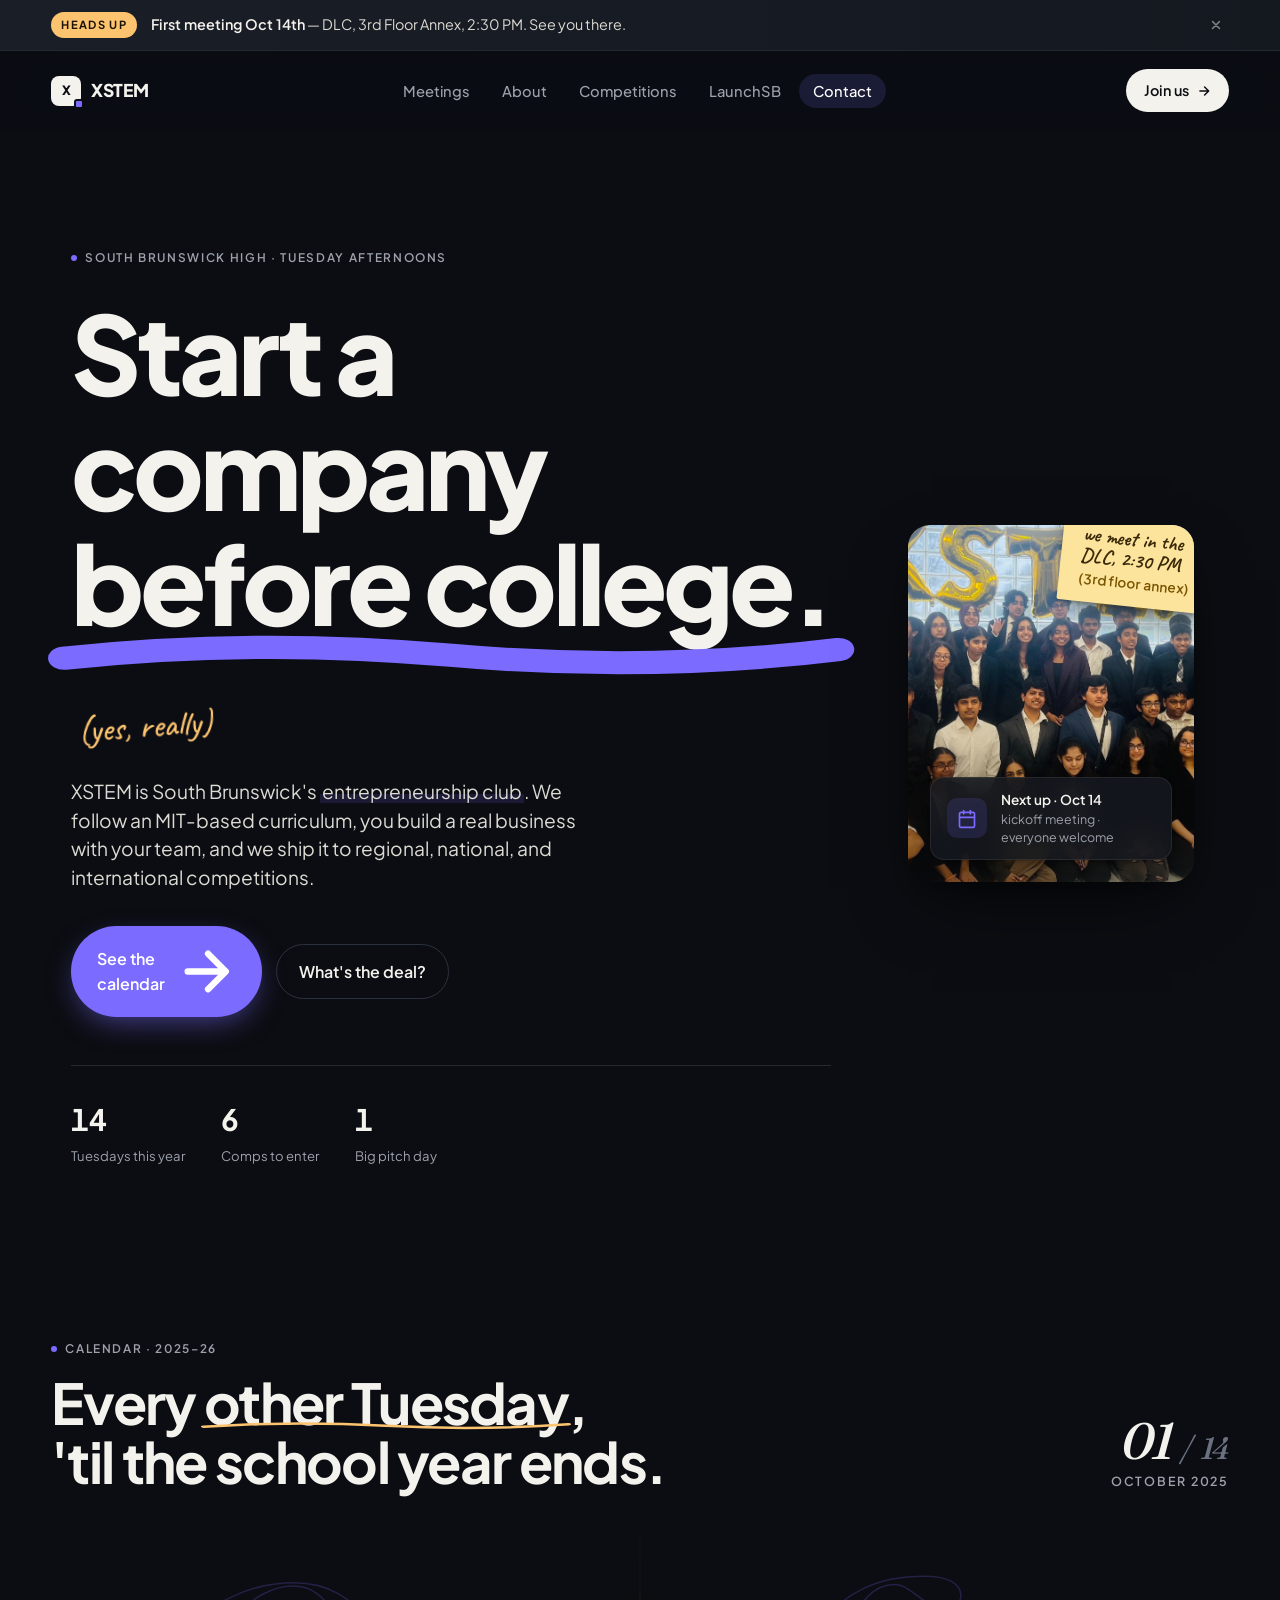
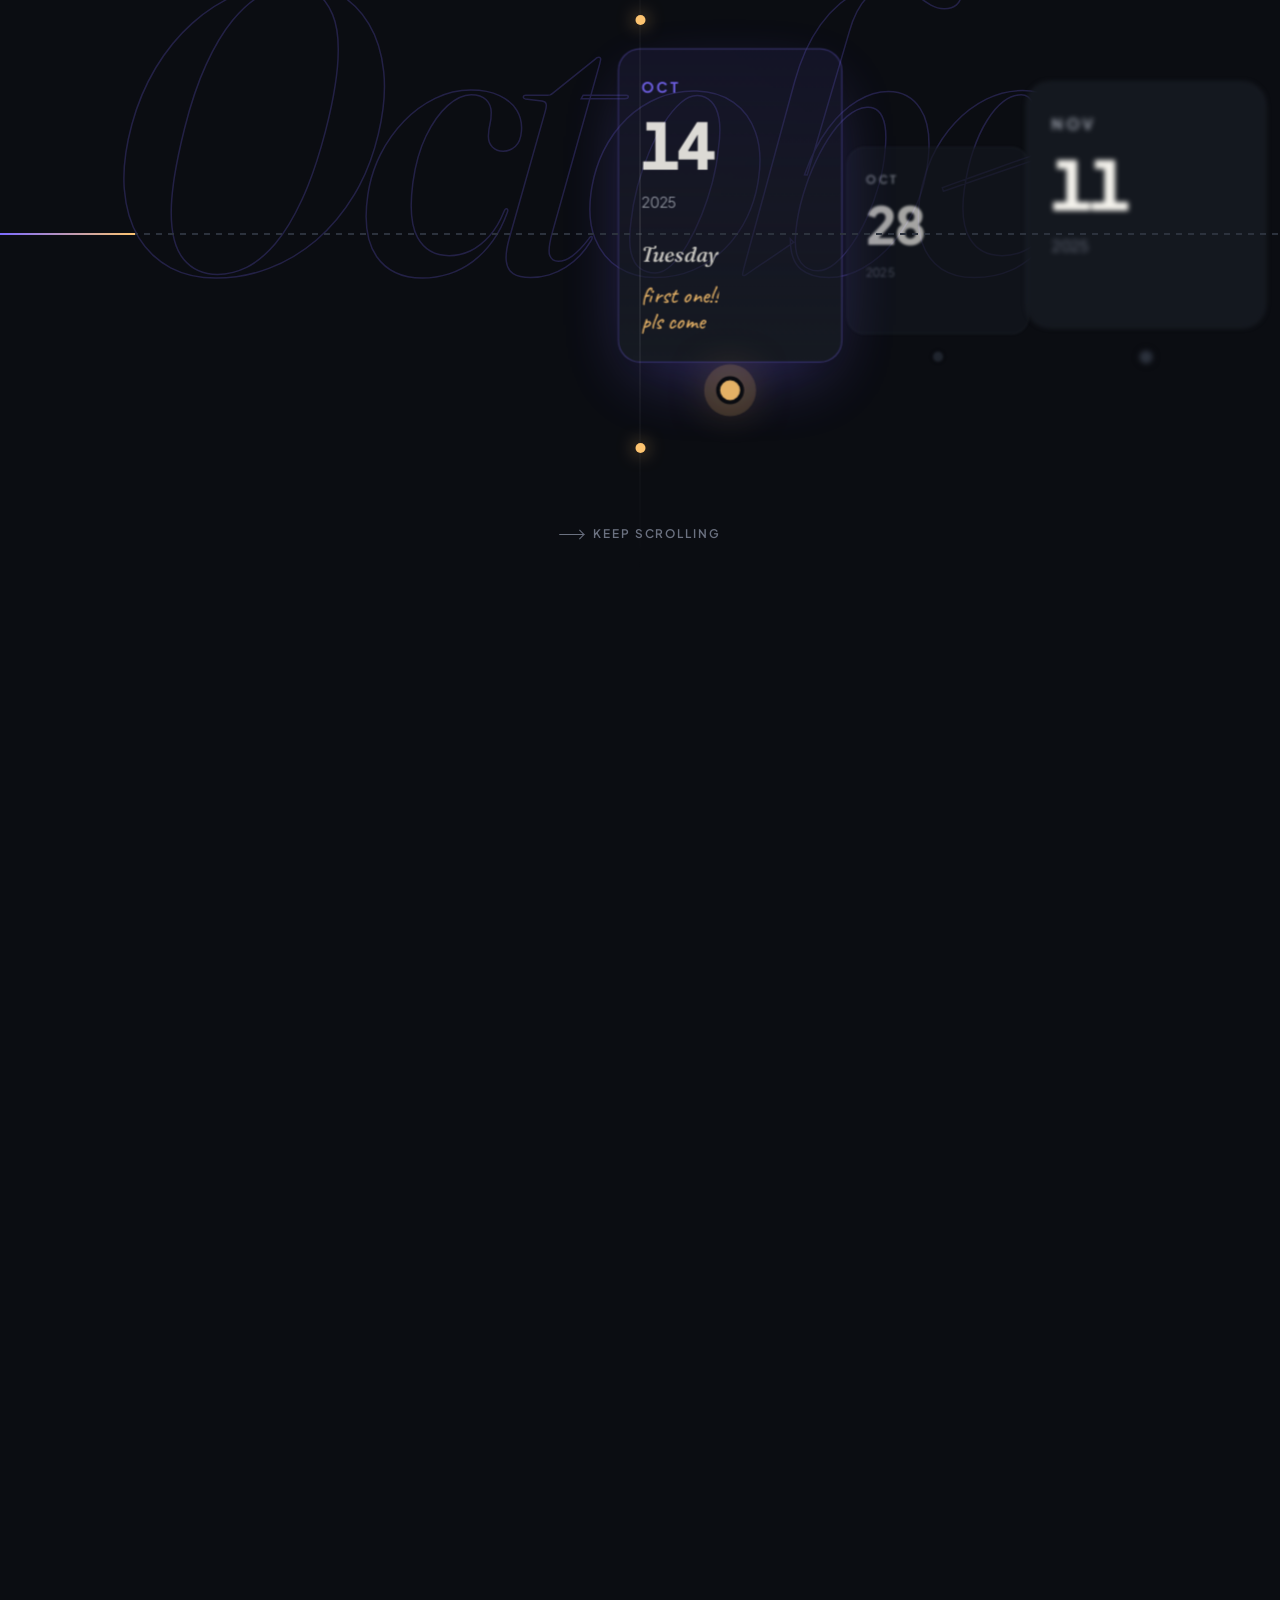
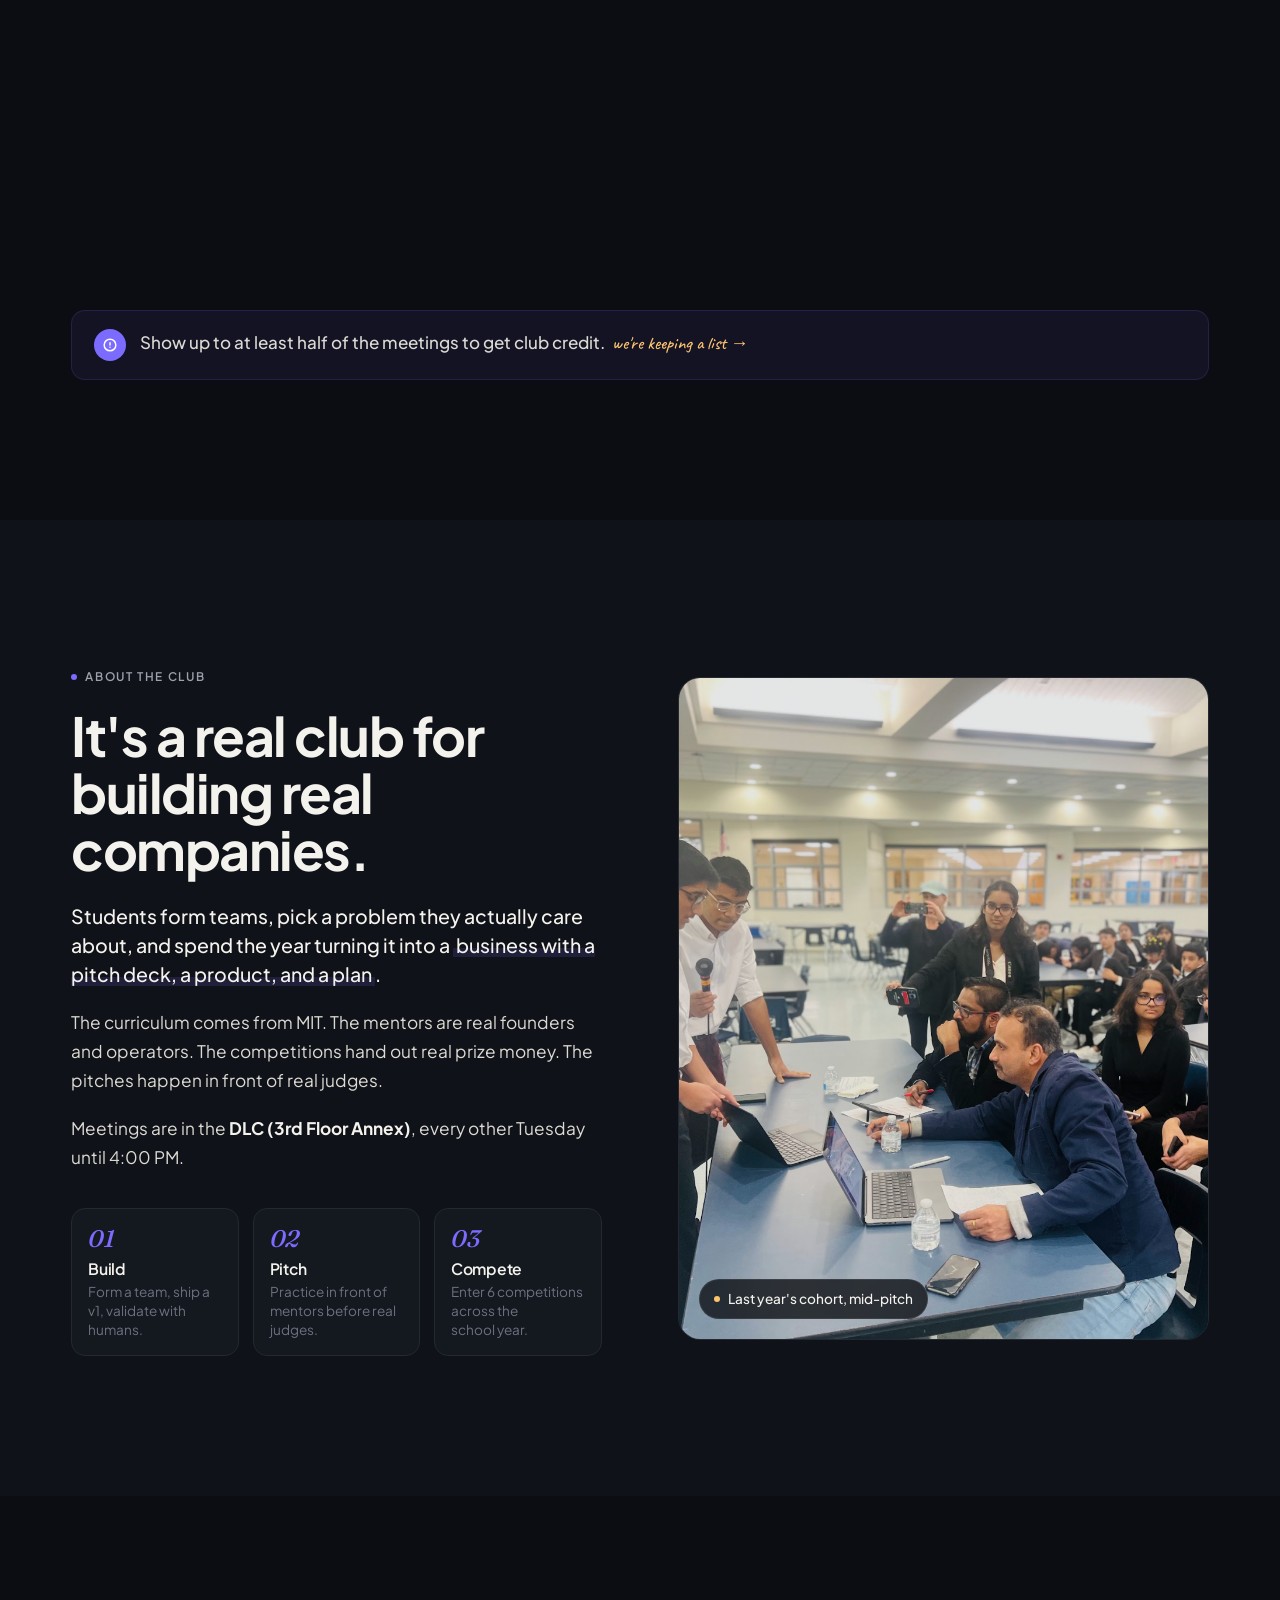
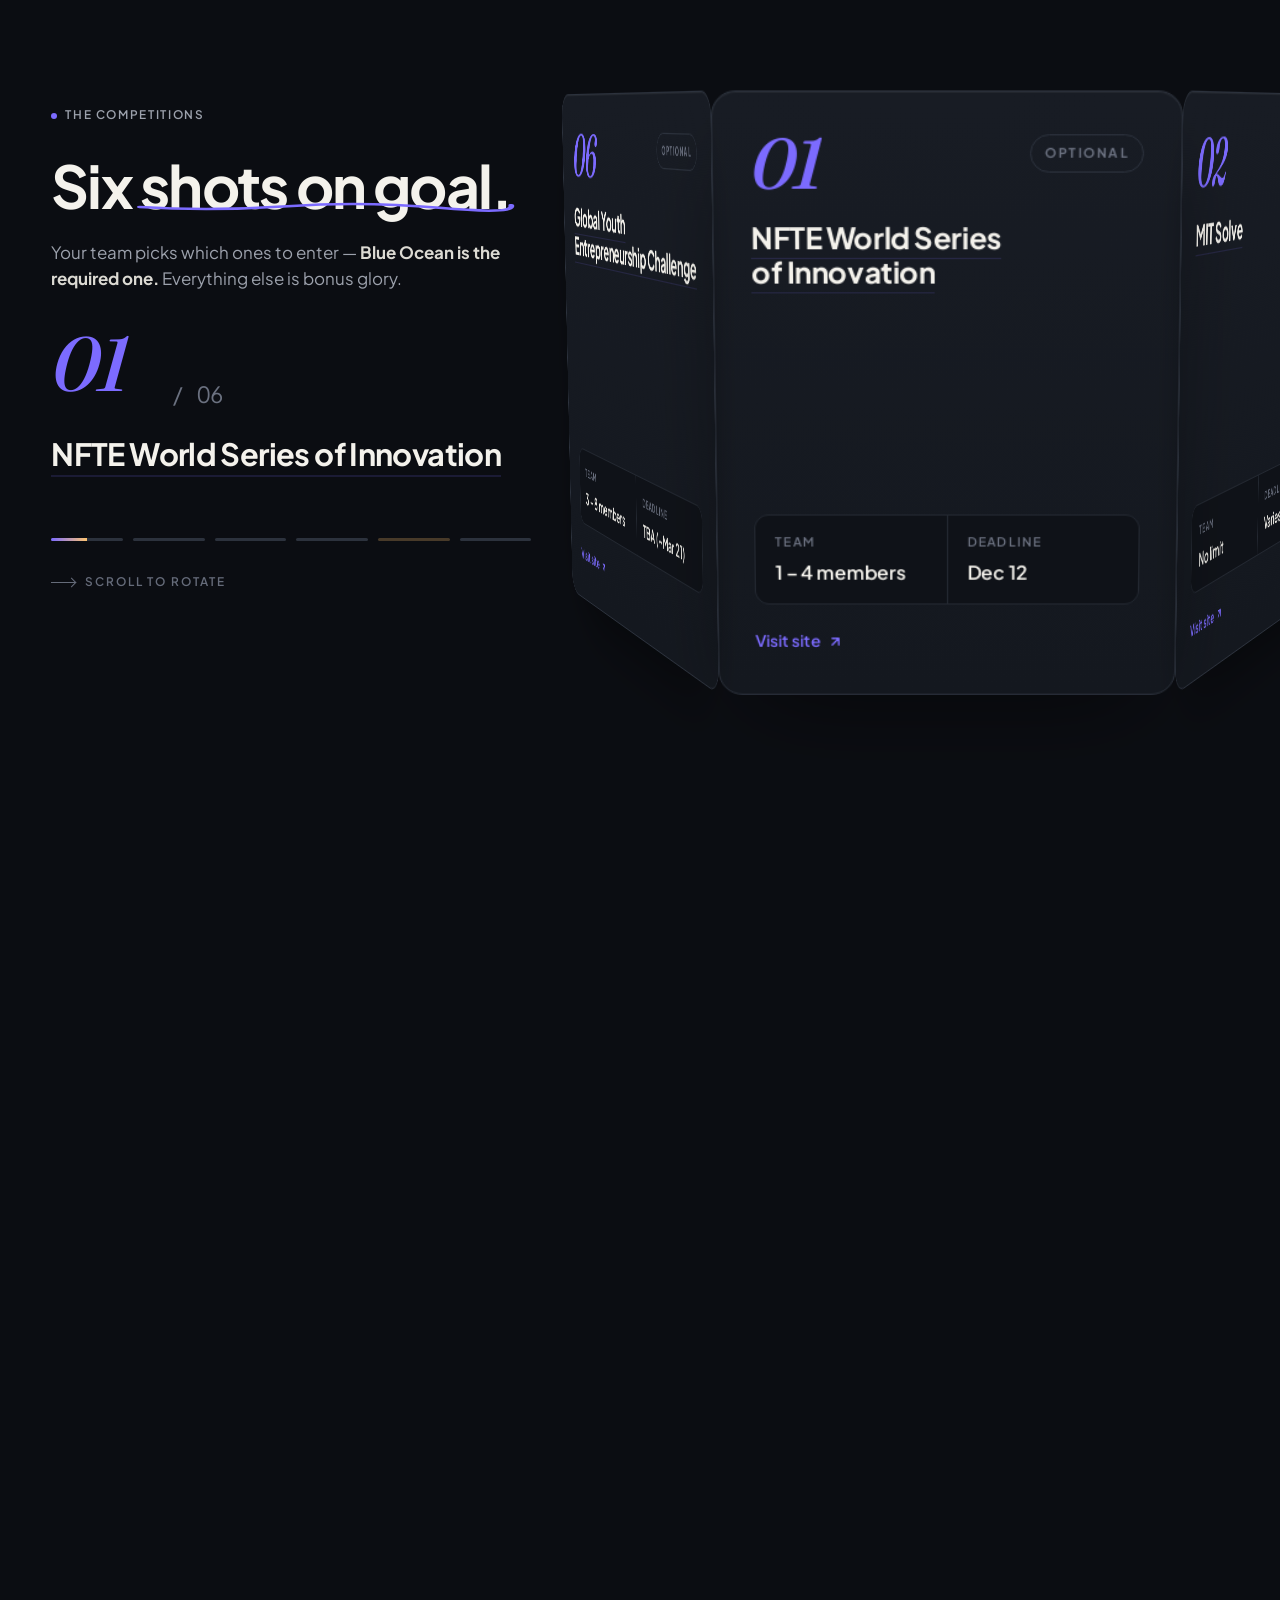
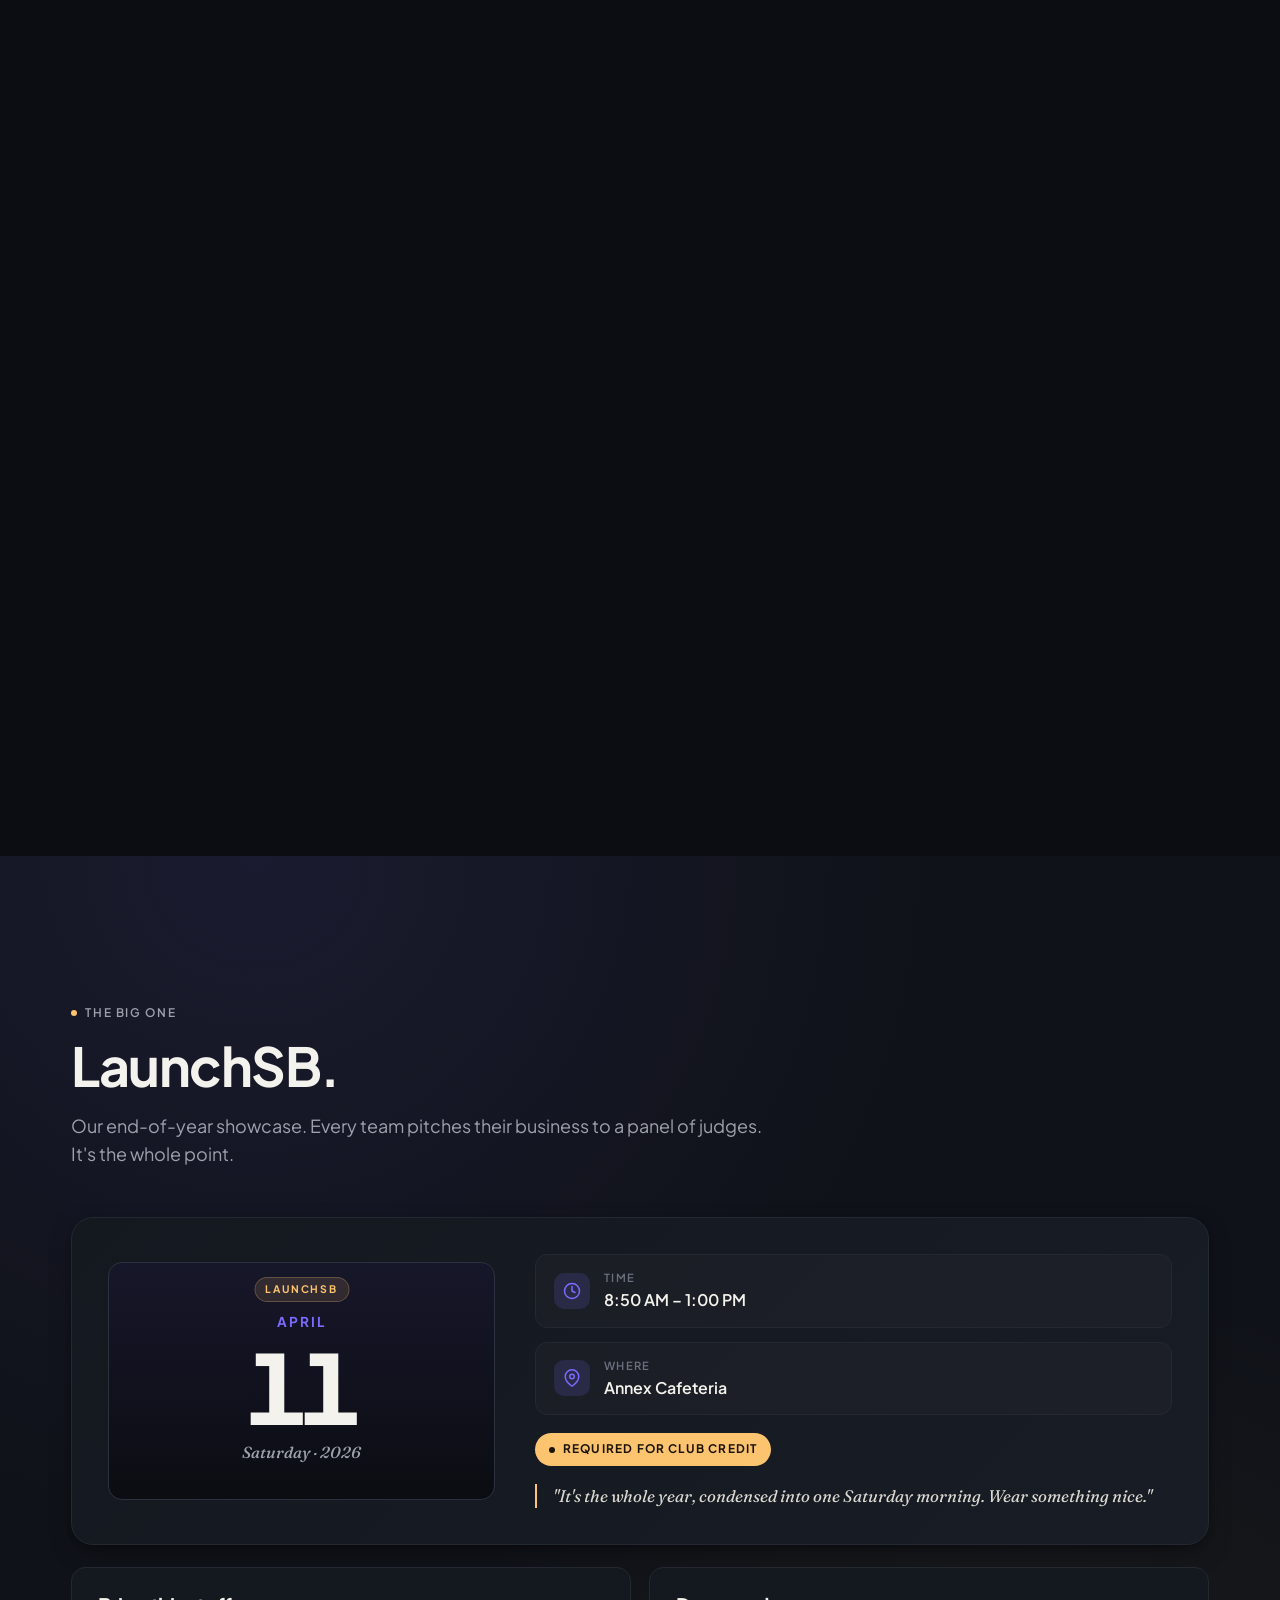
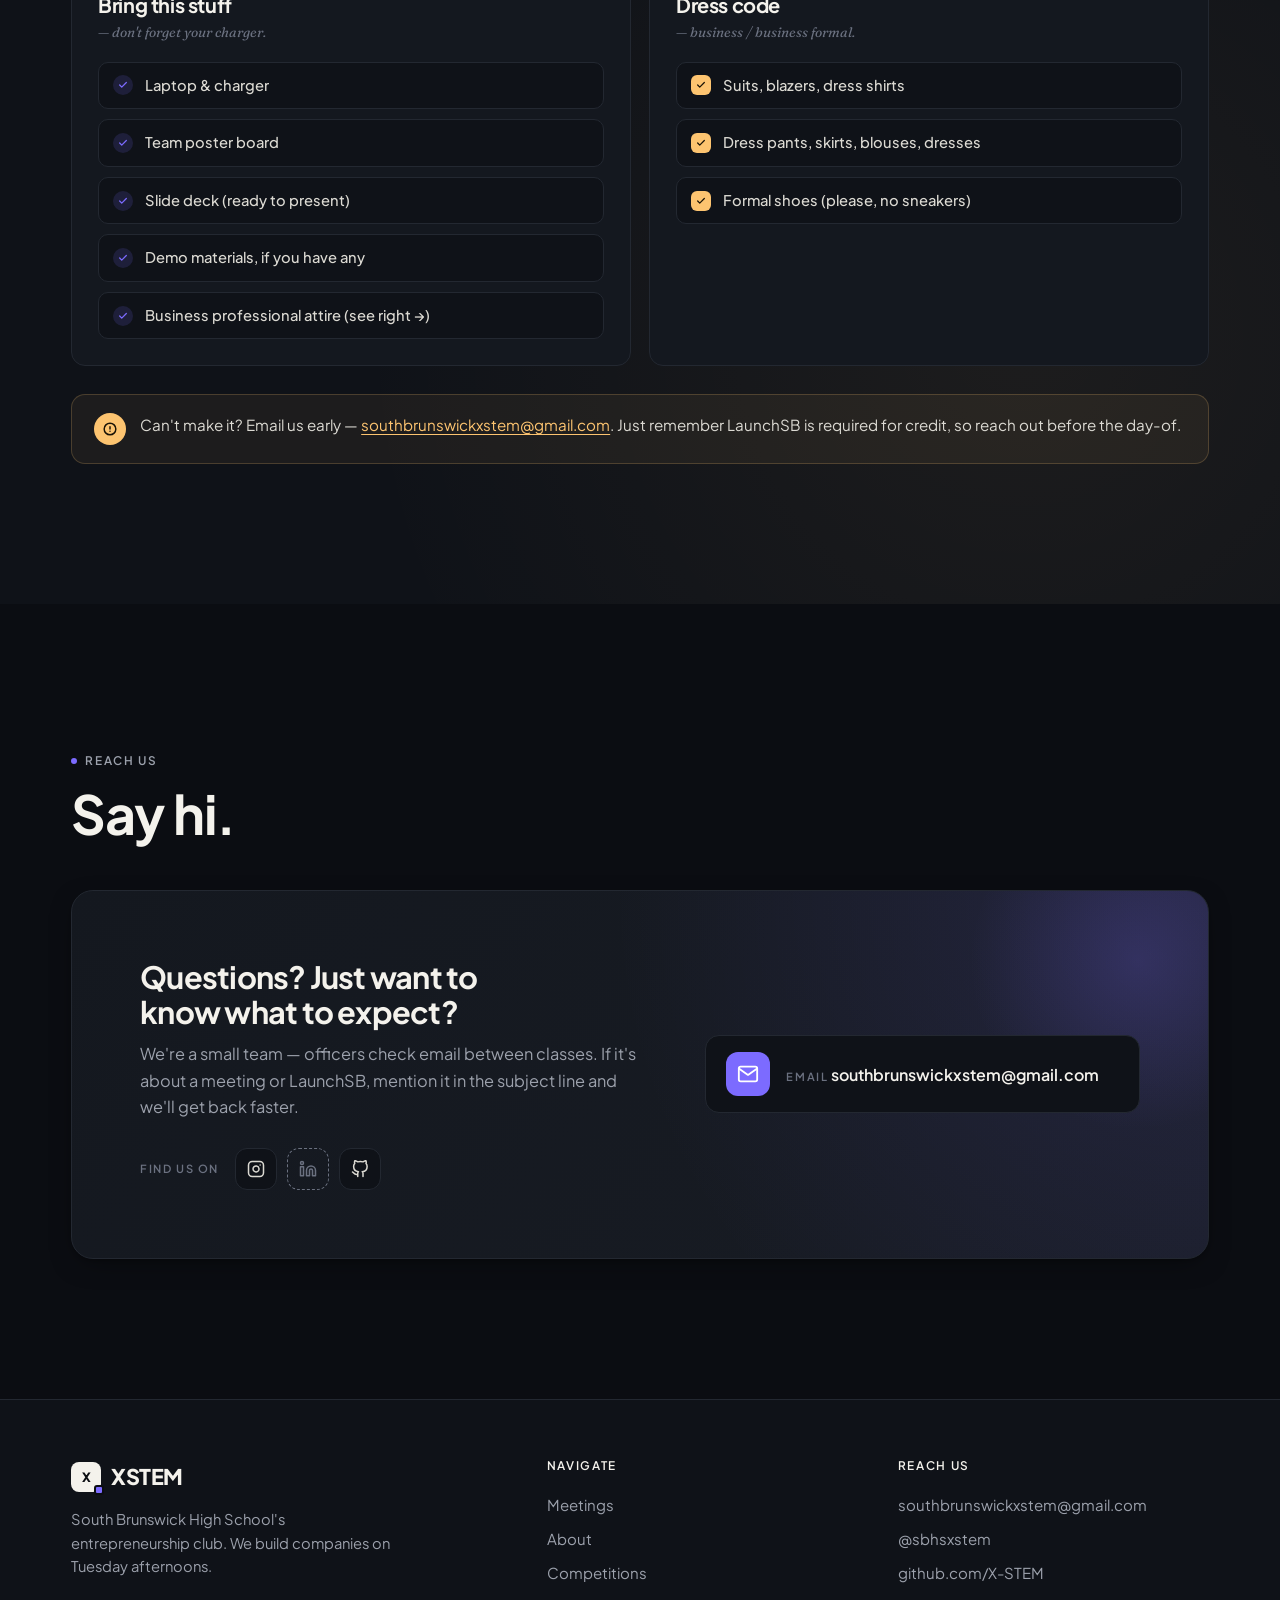
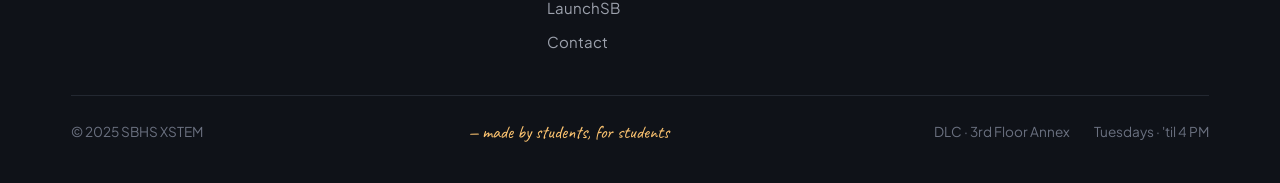
==== XstemNewPage/index.html @ f1bb4db8 "Initial commit" ====
<!DOCTYPE html>
<html lang="en">
<head>
<meta charset="UTF-8" />
<title>SBHS XSTEM</title>
<meta name="viewport" content="width=device-width, initial-scale=1.0" />
<link rel="icon" type="image/png" href="assets/favicon.png" />
<link rel="preconnect" href="https://fonts.googleapis.com" />
<link rel="preconnect" href="https://fonts.gstatic.com" crossorigin />
<link href="https://fonts.googleapis.com/css2?family=Plus+Jakarta+Sans:wght@400;500;600;700;800&family=Caveat:wght@500;700&family=Fraunces:ital,opsz,wght@0,9..144,500;1,9..144,500;1,9..144,700&display=swap" rel="stylesheet" />
<template id="__bundler_thumbnail">
  <svg xmlns="http://www.w3.org/2000/svg" viewBox="0 0 200 200">
    <rect width="200" height="200" fill="#0B0D12"/>
    <rect x="60" y="60" width="80" height="80" rx="16" fill="#7C6BFF"/>
    <text x="100" y="118" text-anchor="middle" font-family="system-ui, sans-serif" font-size="40" font-weight="800" fill="#fff" letter-spacing="-2">X</text>
    <rect x="128" y="128" width="18" height="18" rx="4" fill="#FDC470"/>
  </svg>
</template>
<style>
/* ---------- TOKENS ---------- */
:root{
  --bg: #0B0D12;
  --bg-2: #0F1218;
  --card: #14181F;
  --card-2: #181C24;
  --line: #232831;
  --line-2: #2C323D;

  --ink: #F4F2EC;
  --ink-2: #DCDAD3;
  --ink-3: #9CA1AC;
  --ink-4: #6B7180;

  --accent: #7C6BFF;
  --accent-ink: #5C4BFF;
  --accent-soft: rgba(124,107,255,.15);
  --accent-softer: rgba(124,107,255,.08);

  --amber: #FDC470;
  --amber-soft: rgba(253,196,112,.12);

  --radius: 14px;
  --radius-lg: 22px;

  --shadow: 0 8px 28px -10px rgba(0,0,0,.55), 0 2px 6px -2px rgba(0,0,0,.35);
  --shadow-lg: 0 30px 70px -24px rgba(0,0,0,.7), 0 12px 30px -10px rgba(0,0,0,.45);

  --pad-section: clamp(80px, 11vw, 140px);
  --pad-x: clamp(20px, 4vw, 56px);

  --ease: cubic-bezier(.22,.61,.36,1);
  --ease-out: cubic-bezier(.22,1,.36,1);

  --hand: 'Caveat', 'Bradley Hand', cursive;
  --serif: 'Fraunces', Georgia, serif;
}

/* ---------- RESET ---------- */
*,*::before,*::after{box-sizing:border-box;}
html{scroll-behavior:smooth; scroll-padding-top:84px;}
body{
  margin:0;
  font-family:'Plus Jakarta Sans', system-ui, -apple-system, sans-serif;
  font-size:17px;
  line-height:1.6;
  color:var(--ink);
  background:var(--bg);
  -webkit-font-smoothing:antialiased;
  text-rendering:optimizeLegibility;
}
img{max-width:100%; display:block;}
a{color:inherit; text-decoration:none;}
button{font-family:inherit; cursor:pointer; border:none; background:none; color:inherit;}

/* ---------- TYPE ---------- */
h1,h2,h3,h4{margin:0; letter-spacing:-0.02em; line-height:1.06; color:var(--ink); text-wrap:balance;}
h1{font-weight:800; font-size:clamp(3rem, 7.4vw, 6.6rem);}
h2{font-weight:700; font-size:clamp(2.1rem, 4.2vw, 3.6rem); letter-spacing:-0.028em;}
h3{font-weight:700; font-size:1.25rem;}
p{margin:0; color:var(--ink-3); text-wrap:pretty;}
.serif{font-family:var(--serif); font-style:italic; font-weight:500; letter-spacing:-0.015em;}
.hand{font-family:var(--hand); font-weight:500;}

.container{max-width:1240px; margin:0 auto; padding:0 var(--pad-x);}
.eyebrow{
  display:inline-flex; align-items:center; gap:8px;
  font-size:.74rem; font-weight:600; letter-spacing:.14em; text-transform:uppercase;
  color:var(--ink-3); padding:6px 0;
}
.eyebrow .dot{width:6px; height:6px; border-radius:50%; background:var(--accent);}
.eyebrow.amber .dot{background:var(--amber);}
.section{padding:var(--pad-section) 0;}
.section-head{margin-bottom:48px; max-width:760px;}
.section-head h2{margin-top:10px;}
.section-head .lede{margin-top:18px; font-size:1.125rem; color:var(--ink-3); max-width:54ch;}

/* ---------- ANNOUNCEMENT ---------- */
.announce{
  background:linear-gradient(90deg, #1A1E27 0%, #14181F 100%);
  border-bottom:1px solid var(--line);
  color:var(--ink);
  font-size:.9rem;
  position:relative;
  z-index:60;
  transition:max-height .4s var(--ease), opacity .25s var(--ease);
  overflow:hidden;
  max-height:80px;
}
.announce.hidden{max-height:0; opacity:0;}
.announce-inner{
  display:flex; align-items:center; gap:14px;
  padding:12px var(--pad-x);
  max-width:1320px; margin:0 auto;
}
.announce-badge{
  display:inline-flex; align-items:center; gap:6px;
  font-size:.7rem; font-weight:700; letter-spacing:.12em; text-transform:uppercase;
  background:var(--amber); color:#1A1306;
  padding:4px 10px; border-radius:999px; flex-shrink:0;
}
.announce-text{flex:1; color:var(--ink-2);}
.announce-text strong{color:var(--ink); font-weight:600;}
.announce-close{
  opacity:.5; padding:6px;
  transition:opacity .2s var(--ease);
  display:grid; place-items:center;
}
.announce-close:hover{opacity:1;}
.announce-close svg{width:14px; height:14px;}

/* ---------- HEADER ---------- */
header{
  position:sticky; top:0; z-index:50;
  background:rgba(11,13,18,.72);
  backdrop-filter:blur(14px) saturate(1.4);
  -webkit-backdrop-filter:blur(14px) saturate(1.4);
  border-bottom:1px solid transparent;
  transition:border-color .3s var(--ease), background .3s var(--ease);
}
header.scrolled{
  border-bottom-color:var(--line);
  background:rgba(11,13,18,.88);
}
.nav{
  display:flex; align-items:center; justify-content:space-between;
  padding:18px var(--pad-x);
  max-width:1320px; margin:0 auto;
}
.logo{
  font-weight:800;
  font-size:1.1rem;
  letter-spacing:-0.02em;
  display:inline-flex; align-items:center; gap:10px;
}
.logo-mark{
  width:30px; height:30px;
  background:var(--ink);
  color:var(--bg);
  border-radius:8px;
  display:grid; place-items:center;
  font-weight:800; font-size:.8rem;
  letter-spacing:-.05em;
  position:relative;
}
.logo-mark::after{
  content:''; position:absolute; inset:auto -3px -3px auto;
  width:10px; height:10px; background:var(--accent); border-radius:3px;
  border:2px solid var(--bg);
}
nav ul{
  display:flex; gap:4px;
  list-style:none; margin:0; padding:0;
}
nav a.nav-link{
  position:relative;
  font-size:.92rem; font-weight:500;
  color:var(--ink-3);
  padding:8px 14px;
  border-radius:999px;
  transition:color .2s var(--ease), background .2s var(--ease);
}
nav a.nav-link:hover{color:var(--ink);}
nav a.nav-link.active{
  color:#fff;
  background:var(--accent-soft);
}
.nav-cta{
  display:inline-flex; align-items:center; gap:8px;
  font-size:.9rem; font-weight:600;
  color:var(--bg); background:var(--ink);
  padding:10px 18px; border-radius:999px;
  transition:background .2s var(--ease), color .2s var(--ease), transform .2s var(--ease);
}
.nav-cta:hover{background:var(--accent); color:#fff; transform:translateY(-1px);}
.nav-cta svg{width:14px; height:14px;}
.hamburger{display:none;}

/* ---------- HERO ---------- */
.hero{
  position:relative;
  padding:clamp(60px, 9vw, 110px) 0 calc(var(--pad-section) - 30px);
  overflow:hidden;
}
.hero-grid{
  display:grid;
  grid-template-columns: 1.05fr .95fr;
  gap:clamp(40px, 6vw, 80px);
  align-items:center;
}
.hero-copy .eyebrow{margin-bottom:20px;}
.hero h1{
  font-size:clamp(3rem, 8.5vw, 6.8rem);
  letter-spacing:-0.038em;
  margin-bottom:22px;
}
.hero h1 .squig{position:relative; white-space:nowrap;}
.hero h1 .squig svg{
  position:absolute;
  left:-2%; right:-2%; bottom:-.18em;
  width:104%; height:.32em;
  overflow:visible;
}
.hero h1 .squig svg path{
  fill:none; stroke:var(--accent); stroke-width:8;
  stroke-linecap:round;
  stroke-dasharray:600;
  stroke-dashoffset:600;
  animation:draw 1.4s var(--ease-out) .5s forwards;
}
@keyframes draw{to{stroke-dashoffset:0;}}
.hero h1 .aside{
  font-family:var(--hand);
  color:var(--amber);
  font-size:.32em;
  font-weight:500;
  letter-spacing:0;
  display:inline-block;
  transform:rotate(-4deg) translateY(-.1em);
  margin-left:.2em;
  opacity:0;
  animation:fadeUp .8s var(--ease-out) 1.4s forwards;
}
@keyframes fadeUp{from{opacity:0; transform:rotate(-4deg) translateY(.2em);} to{opacity:1; transform:rotate(-4deg) translateY(-.1em);}}

.hero .subtitle{
  font-size:clamp(1.1rem, 1.5vw, 1.32rem);
  color:var(--ink-2);
  max-width:520px;
  margin-bottom:34px;
  line-height:1.5;
}
.hero .subtitle .hl{
  background:linear-gradient(transparent 64%, var(--accent-soft) 64%);
  padding:0 2px;
}
.hero-ctas{display:flex; flex-wrap:wrap; gap:14px; align-items:center;}
.btn{
  display:inline-flex; align-items:center; gap:10px;
  font-size:1rem; font-weight:600;
  padding:15px 26px;
  border-radius:999px;
  transition:transform .2s var(--ease), box-shadow .25s var(--ease), background .2s var(--ease), color .2s var(--ease), border-color .2s var(--ease);
}
.btn-primary{
  background:var(--accent); color:#fff;
  box-shadow:0 10px 30px -8px rgba(124,107,255,.6);
}
.btn-primary:hover{
  transform:translateY(-2px);
  box-shadow:0 16px 38px -10px rgba(124,107,255,.7);
  background:var(--accent-ink);
}
.btn-primary svg{transition:transform .25s var(--ease);}
.btn-primary:hover svg{transform:translateX(3px);}
.btn-ghost{
  color:var(--ink);
  background:transparent;
  border:1px solid var(--line-2);
  padding:14px 22px;
}
.btn-ghost:hover{background:var(--card); border-color:var(--ink-3); transform:translateY(-2px);}

.hero-stats{
  display:flex; gap:36px; margin-top:48px;
  padding-top:30px; border-top:1px solid var(--line);
  flex-wrap:wrap;
}
.hero-stat .num{
  font-size:1.85rem; font-weight:700;
  letter-spacing:-.02em; color:var(--ink);
  font-variant-numeric:tabular-nums;
}
.hero-stat .lbl{
  font-size:.82rem; color:var(--ink-3);
  margin-top:2px;
}

.hero-media{
  position:relative;
  aspect-ratio:4/5;
  border-radius:var(--radius-lg);
  overflow:hidden;
  box-shadow:var(--shadow-lg);
  will-change:transform;
}
.hero-media img{
  width:100%; height:100%; object-fit:cover;
  transition:transform .1s linear;
  will-change:transform;
}
.hero-media::after{
  content:'';
  position:absolute; inset:0;
  background:linear-gradient(180deg, transparent 40%, rgba(15,17,21,.4) 100%);
}
.hero-floater{
  position:absolute; left:22px; bottom:22px; right:22px;
  background:rgba(20,24,31,.85);
  backdrop-filter:blur(14px) saturate(1.2);
  -webkit-backdrop-filter:blur(14px) saturate(1.2);
  border-radius:var(--radius);
  padding:13px 16px;
  display:flex; align-items:center; gap:14px;
  z-index:2;
  border:1px solid rgba(255,255,255,.08);
  box-shadow:var(--shadow);
}
.hero-floater-icon{
  width:40px; height:40px; flex-shrink:0;
  background:var(--accent-soft);
  border-radius:10px;
  display:grid; place-items:center;
  color:var(--accent);
}
.hero-floater-icon svg{width:20px; height:20px;}
.hero-floater-text{font-size:.85rem; line-height:1.35;}
.hero-floater-text strong{color:var(--ink); display:block; font-weight:600;}
.hero-floater-text span{color:var(--ink-3); font-size:.78rem;}

/* Sticky note pinned to hero image */
.sticky-note{
  position:absolute;
  top:-14px; right:-18px;
  z-index:3;
  background:#FDE49C;
  color:#3B2A0A;
  padding:18px 20px 16px;
  font-family:var(--hand);
  font-weight:700;
  font-size:1.25rem;
  line-height:1.05;
  transform:rotate(6deg);
  box-shadow:0 14px 30px -10px rgba(0,0,0,.55), 0 2px 4px rgba(0,0,0,.25);
  max-width:170px;
  border-radius:2px;
}
.sticky-note::before{
  content:'';
  position:absolute; top:-6px; left:30px;
  width:40px; height:14px;
  background:rgba(255,255,255,.4);
  transform:rotate(-2deg);
  border-radius:1px;
}
.sticky-note .small{display:block; font-size:.85rem; font-family:'Plus Jakarta Sans'; font-weight:600; color:#7a5500; margin-top:6px; letter-spacing:.02em;}

/* ---------- SCROLL REEL (MEETINGS) ---------- */
.reel-section{
  position:relative;
  background:var(--bg);
  /* outer container provides scroll length; inner stage is sticky */
}
.reel-stage{
  position:sticky;
  top:0;
  height:100vh;
  overflow:hidden;
  display:flex;
  flex-direction:column;
}

/* giant background month names */
.reel-month-bg{
  position:absolute;
  inset:0;
  display:grid; place-items:center;
  pointer-events:none;
  z-index:0;
  overflow:hidden;
}
.reel-month-bg .word{
  position:absolute;
  font-family:var(--serif);
  font-style:italic;
  font-weight:500;
  font-size:clamp(14rem, 32vw, 30rem);
  line-height:.85;
  letter-spacing:-.06em;
  color:transparent;
  -webkit-text-stroke:1.5px rgba(124,107,255,.22);
  white-space:nowrap;
  opacity:0;
  transform:translateY(20px);
  transition:opacity .6s var(--ease-out), transform .9s var(--ease-out);
  user-select:none;
}
.reel-month-bg .word.active{opacity:1; transform:translateY(0);}
.reel-month-bg .word.exit{opacity:0; transform:translateY(-20px);}

/* reel header */
.reel-header{
  position:relative; z-index:5;
  padding:clamp(28px, 5vw, 56px) var(--pad-x) 0;
  display:flex; justify-content:space-between; align-items:flex-end;
  gap:32px;
  max-width:1320px; margin:0 auto; width:100%;
}
.reel-header h2{
  font-size:clamp(2rem, 4.4vw, 3.6rem);
  letter-spacing:-.03em;
}
.reel-header h2 .underline-it{
  position:relative; display:inline-block;
}
.reel-header h2 .underline-it::after{
  content:'';
  position:absolute; left:-4px; right:-4px; bottom:.05em;
  height:.18em;
  background:url("data:image/svg+xml;utf8,<svg xmlns='http://www.w3.org/2000/svg' viewBox='0 0 200 12' preserveAspectRatio='none'><path d='M2 8 Q 50 1, 100 7 T 198 5' fill='none' stroke='%23FDC470' stroke-width='3' stroke-linecap='round'/></svg>") no-repeat;
  background-size:100% 100%;
  pointer-events:none;
}
.reel-meta{
  text-align:right;
  display:flex; flex-direction:column; align-items:flex-end; gap:6px;
}
.reel-counter{
  font-family:var(--serif);
  font-style:italic;
  font-size:clamp(2.2rem, 4vw, 3.4rem);
  font-weight:500;
  letter-spacing:-.03em;
  line-height:1;
  color:var(--ink);
  font-variant-numeric:tabular-nums;
  display:flex; align-items:baseline; gap:4px;
}
.reel-counter .total{color:var(--ink-4); font-size:.6em;}
.reel-counter .slash{color:var(--ink-4); font-size:.6em; margin:0 4px;}
.reel-tagline{
  font-size:.78rem; color:var(--ink-3);
  letter-spacing:.14em; text-transform:uppercase;
  font-weight:600;
}

/* the stage where the cards live */
.reel-viewport{
  position:relative;
  flex:1;
  overflow:hidden;
  z-index:2;
  display:flex; align-items:center;
}
.reel-track{
  display:flex;
  align-items:center;
  gap:28px;
  padding:0 50vw;       /* half-viewport padding so first/last cards can center */
  will-change:transform;
}

/* connecting timeline line behind cards */
.reel-line{
  position:absolute;
  left:0; right:0;
  top:50%; transform:translateY(-50%);
  height:2px;
  background:repeating-linear-gradient(90deg, var(--line-2) 0 6px, transparent 6px 12px);
  z-index:1;
  pointer-events:none;
}
.reel-line-fill{
  position:absolute;
  left:0; top:50%; transform:translateY(-50%);
  height:2px;
  background:linear-gradient(90deg, var(--accent), var(--amber));
  z-index:2;
  pointer-events:none;
  width:0;
  transition:width .12s linear;
}

/* the playhead */
.reel-playhead{
  position:absolute;
  left:50%;
  top:0; bottom:0;
  width:1px;
  background:linear-gradient(180deg, transparent 0%, rgba(255,255,255,.06) 20%, rgba(255,255,255,.18) 50%, rgba(255,255,255,.06) 80%, transparent 100%);
  transform:translateX(-50%);
  z-index:3;
  pointer-events:none;
}
.reel-playhead::before, .reel-playhead::after{
  content:'';
  position:absolute; left:50%;
  width:10px; height:10px;
  background:var(--amber);
  border-radius:50%;
  transform:translateX(-50%);
  box-shadow:0 0 18px rgba(253,196,112,.7);
}
.reel-playhead::before{top:18%;}
.reel-playhead::after{bottom:18%;}

/* card itself */
.reel-card{
  flex:0 0 auto;
  width:180px;
  position:relative;
  background:var(--card);
  border:1px solid var(--line);
  border-radius:18px;
  padding:22px 18px;
  display:flex; flex-direction:column; align-items:flex-start; gap:4px;
  transition:transform .35s var(--ease-out), background .35s var(--ease-out), border-color .35s var(--ease-out), box-shadow .35s var(--ease-out);
  transform-origin:center bottom;
  will-change:transform;
}
.reel-card .m-month{
  font-size:.72rem; font-weight:700; letter-spacing:.18em;
  color:var(--ink-3); text-transform:uppercase;
  transition:color .35s var(--ease-out);
}
.reel-card .m-day{
  font-size:3.2rem; font-weight:800;
  letter-spacing:-.05em; line-height:1;
  margin-top:6px; color:var(--ink);
  font-variant-numeric:tabular-nums;
  transition:font-size .35s var(--ease-out);
}
.reel-card .m-year{
  font-size:.74rem; color:var(--ink-4); margin-top:8px;
  font-variant-numeric:tabular-nums;
  transition:color .35s var(--ease-out);
}
.reel-card .m-weekday{
  margin-top:14px;
  font-family:var(--serif);
  font-style:italic;
  font-weight:500;
  font-size:1.05rem;
  color:var(--ink-2);
  letter-spacing:-.01em;
  opacity:0;
  max-height:0;
  transform:translateY(8px);
  transition:opacity .35s var(--ease-out), transform .45s var(--ease-out), max-height .45s var(--ease-out);
  overflow:hidden;
}
.reel-card .m-note{
  margin-top:6px;
  font-family:var(--hand);
  font-weight:500;
  font-size:1.15rem;
  color:var(--amber);
  line-height:1.1;
  opacity:0;
  max-height:0;
  transform:translateY(8px);
  transition:opacity .4s var(--ease-out) .05s, transform .5s var(--ease-out) .05s, max-height .5s var(--ease-out);
  overflow:hidden;
  letter-spacing:.005em;
}
.reel-card .m-dot{
  position:absolute;
  left:50%; bottom:-30px;
  width:14px; height:14px;
  background:var(--line-2);
  border:2px solid var(--bg);
  border-radius:50%;
  transform:translateX(-50%);
  transition:background .35s var(--ease-out), transform .35s var(--ease-out), box-shadow .35s var(--ease-out);
  z-index:4;
}
.reel-card .m-stamp{
  position:absolute;
  top:14px; right:14px;
  font-size:.6rem; font-weight:700; letter-spacing:.14em; text-transform:uppercase;
  background:var(--amber-soft); color:var(--amber);
  padding:3px 7px; border-radius:999px;
  border:1px solid rgba(253,196,112,.25);
  font-variant-numeric:tabular-nums;
}

/* state: distance-based scaling controlled by JS via CSS var --d (0..1) */
.reel-card{
  --d: 1;                                /* 0 = at playhead, 1 = far */
  transform: scale(calc(0.7 + (1 - var(--d)) * 0.65)) translateY(calc(var(--d) * 14px));
  opacity: calc(0.35 + (1 - var(--d)) * 0.65);
  filter: blur(calc(var(--d) * 2.5px));
}
.reel-card.active{
  --d:0;
  background:linear-gradient(180deg, rgba(124,107,255,.10) 0%, var(--card-2) 100%);
  border-color:rgba(124,107,255,.35);
  box-shadow:0 20px 60px -16px rgba(124,107,255,.45), 0 6px 16px -6px rgba(0,0,0,.5);
  z-index:5;
}
.reel-card.active .m-month{color:var(--accent);}
.reel-card.active .m-year{color:var(--ink-3);}
.reel-card.active .m-weekday{opacity:1; max-height:60px; transform:none;}
.reel-card.active .m-note{opacity:1; max-height:60px; transform:none;}
.reel-card.active .m-dot{
  background:var(--amber);
  transform:translateX(-50%) scale(1.6);
  box-shadow:0 0 0 6px rgba(253,196,112,.18), 0 0 22px rgba(253,196,112,.6);
}
.reel-card.special.active{
  background:linear-gradient(180deg, rgba(253,196,112,.14) 0%, var(--card-2) 100%);
  border-color:rgba(253,196,112,.45);
  box-shadow:0 20px 60px -16px rgba(253,196,112,.45), 0 6px 16px -6px rgba(0,0,0,.5);
}
.reel-card.special.active .m-month{color:var(--amber);}
.reel-card.special.active .m-stamp{
  background:var(--amber); color:#1A1306;
  border-color:var(--amber);
}

/* hint / scroll instruction */
.reel-hint{
  position:absolute;
  bottom:32px; left:50%; transform:translateX(-50%);
  z-index:6;
  display:inline-flex; align-items:center; gap:10px;
  font-size:.74rem; color:var(--ink-4);
  font-weight:600; letter-spacing:.16em; text-transform:uppercase;
}
.reel-hint .arrow{
  display:inline-block; width:24px; height:1px; background:var(--ink-4); position:relative;
  animation:hintLine 1.8s var(--ease) infinite;
}
.reel-hint .arrow::after{
  content:''; position:absolute; right:0; top:-3px;
  width:7px; height:7px; border-right:1px solid var(--ink-4); border-top:1px solid var(--ink-4);
  transform:rotate(45deg);
}
@keyframes hintLine{0%,100%{transform:translateX(0); opacity:.5;} 50%{transform:translateX(8px); opacity:1;}}

/* mobile fallback: cards stack as a regular grid */
.reel-fallback{display:none;}

/* the note below the reel section */
.reel-followup{
  background:var(--bg);
  padding:0 0 var(--pad-section);
}
.reel-followup .container{
  display:flex; gap:20px; align-items:flex-start;
  padding-top:50px;
  flex-wrap:wrap;
}
.reel-note{
  flex:1; min-width:280px;
  display:flex; gap:14px; align-items:flex-start;
  padding:18px 22px;
  background:var(--accent-softer);
  border:1px solid var(--accent-soft);
  border-radius:var(--radius);
}
.reel-note-icon{
  width:32px; height:32px; flex-shrink:0;
  background:var(--accent); color:#fff;
  border-radius:50%;
  display:grid; place-items:center;
}
.reel-note-icon svg{width:14px; height:14px;}
.reel-note p{color:var(--ink-2); font-weight:500;}
.reel-note p .hand{color:var(--amber); font-size:1.15rem; margin-left:4px;}

/* ---------- ABOUT ---------- */
.about{background:var(--bg-2);}
.about-grid{
  display:grid;
  grid-template-columns:1fr 1fr;
  gap:clamp(40px, 6vw, 80px);
  align-items:center;
}
.about-text p + p{margin-top:18px;}
.about-text p{font-size:1.08rem; color:var(--ink-2); line-height:1.7;}
.about-text .lead{font-size:1.22rem; color:var(--ink); font-weight:500; line-height:1.5;}
.about-text .lead .hl{
  background:linear-gradient(transparent 64%, var(--accent-soft) 64%);
  padding:0 3px;
}

.features{
  display:grid;
  grid-template-columns:repeat(3, 1fr);
  gap:14px;
  margin-top:36px;
}
.feature{
  background:var(--card);
  border:1px solid var(--line);
  padding:18px 16px 16px;
  border-radius:var(--radius);
  transition:transform .25s var(--ease), border-color .25s var(--ease), background .25s var(--ease);
}
.feature:hover{transform:translateY(-3px); border-color:var(--accent); background:var(--card-2);}
.feature .num{
  font-family:var(--serif); font-style:italic;
  font-size:1.5rem; font-weight:500;
  color:var(--accent);
  margin-bottom:10px;
  line-height:1;
}
.feature h3{font-size:.98rem; font-weight:600;}
.feature p{font-size:.85rem; color:var(--ink-4); margin-top:4px; line-height:1.4;}

.about-image{
  position:relative;
  border-radius:var(--radius-lg);
  overflow:hidden;
  aspect-ratio:4/5;
  border:1px solid var(--line);
}
.about-image img{width:100%; height:100%; object-fit:cover; opacity:.94;}
.about-tag{
  position:absolute; left:20px; bottom:20px;
  background:rgba(11,13,18,.78);
  backdrop-filter:blur(8px);
  border:1px solid rgba(255,255,255,.08);
  color:var(--ink);
  font-size:.85rem; font-weight:500;
  padding:8px 14px; border-radius:999px;
  display:inline-flex; align-items:center; gap:8px;
}
.about-tag .dot{width:6px; height:6px; border-radius:50%; background:var(--amber);}
.about-doodle{
  position:absolute; right:-18px; top:-12px;
  font-family:var(--hand);
  color:var(--amber); font-weight:700;
  font-size:1.4rem; line-height:1;
  transform:rotate(8deg);
  text-shadow:0 4px 14px rgba(0,0,0,.4);
}
.about-doodle svg{
  display:block;
  width:60px; height:auto;
  margin:-6px 0 0 50px;
  transform:rotate(-10deg);
}

/* ---------- COMPETITIONS · CUBE PRISM ---------- */
.competitions{background:var(--bg); position:relative;}
.cube-stage{
  position:sticky;
  top:0;
  height:100vh;
  display:grid;
  grid-template-columns: 1fr 1fr;
  gap:clamp(20px, 4vw, 60px);
  align-items:center;
  padding:0 var(--pad-x);
  max-width:1320px; margin:0 auto;
  overflow:hidden;
}
.cube-left{
  display:flex; flex-direction:column;
  gap:24px;
  max-width:480px;
  position:relative;
  z-index:2;
}
.cube-left h2{font-size:clamp(2.2rem, 4.6vw, 3.8rem); letter-spacing:-.03em; line-height:1.02;}
.cube-left h2 .underline-it{position:relative; display:inline-block;}
.cube-left h2 .underline-it::after{
  content:'';
  position:absolute; left:-4px; right:-4px; bottom:.05em;
  height:.18em;
  background:url("data:image/svg+xml;utf8,<svg xmlns='http://www.w3.org/2000/svg' viewBox='0 0 200 12' preserveAspectRatio='none'><path d='M2 6 Q 40 11, 80 5 T 160 7 T 198 4' fill='none' stroke='%237C6BFF' stroke-width='3' stroke-linecap='round'/></svg>") no-repeat;
  background-size:100% 100%;
  pointer-events:none;
}
.cube-lede{font-size:1.06rem; color:var(--ink-3); max-width:42ch; line-height:1.55;}

.cube-status{
  display:flex; align-items:baseline; gap:14px;
  margin-top:10px;
  font-variant-numeric:tabular-nums;
}
.cube-status .num{
  font-family:var(--serif); font-style:italic; font-weight:500;
  font-size:clamp(3rem, 6vw, 5.2rem);
  line-height:1;
  letter-spacing:-.03em;
  color:var(--accent);
  position:relative;
  overflow:hidden;
  display:inline-block;
  min-width:1.4em;
  height:1em;
  vertical-align:bottom;
}
.cube-status .num span{
  position:absolute;
  left:0; top:0;
  display:inline-block;
  line-height:1;
  transition:transform .55s cubic-bezier(.7,.2,.2,1), opacity .35s ease;
}
.cube-status .num span.out{transform:translateY(-100%); opacity:0;}
.cube-status .num span.in-from-below{transform:translateY(100%); opacity:0;}
.cube-status .total{color:var(--ink-4); font-size:1.4rem;}
.cube-status .slash{color:var(--ink-4); font-size:1.4rem;}

.cube-active-title{
  font-size:clamp(1.4rem, 2.4vw, 2rem);
  font-weight:700; letter-spacing:-.02em;
  line-height:1.18;
  color:var(--ink);
  min-height:2.4em;
}
.cube-active-title a{
  border-bottom:2px solid var(--accent-soft);
  padding-bottom:2px;
  transition:border-color .2s var(--ease), color .2s var(--ease);
}
.cube-active-title a:hover{color:var(--accent); border-color:var(--accent);}

.cube-dots{
  display:flex; gap:10px; margin-top:4px;
}
.cube-dot{
  flex:1;
  height:3px;
  background:var(--line-2);
  border-radius:2px;
  position:relative;
  overflow:hidden;
  transition:background .3s var(--ease);
  cursor:pointer;
  border:none;
}
.cube-dot::after{
  content:'';
  position:absolute; left:0; top:0; bottom:0; width:0;
  background:linear-gradient(90deg, var(--accent), var(--amber));
  transition:width .25s linear;
}
.cube-dot.done::after{width:100%;}
.cube-dot.current::after{width:var(--fill, 0%);}
.cube-dot.required-mark{background:rgba(253,196,112,.25);}

.cube-hint{
  margin-top:8px;
  display:inline-flex; align-items:center; gap:10px;
  font-size:.74rem; color:var(--ink-4);
  font-weight:600; letter-spacing:.16em; text-transform:uppercase;
  transition:opacity .3s ease;
}
.cube-hint .arrow{
  display:inline-block; width:24px; height:1px; background:var(--ink-4); position:relative;
  animation:hintLine 1.8s var(--ease) infinite;
}
.cube-hint .arrow::after{
  content:''; position:absolute; right:0; top:-3px;
  width:7px; height:7px; border-right:1px solid var(--ink-4); border-top:1px solid var(--ink-4);
  transform:rotate(45deg);
}

/* the prism */
.cube-right{
  position:relative;
  display:grid; place-items:center;
  height:100%;
  perspective:1800px;
  perspective-origin:50% 45%;
}
.cube-right::before{
  content:'';
  position:absolute;
  width:520px; height:520px;
  border-radius:50%;
  background:radial-gradient(circle, rgba(124,107,255,.16), transparent 65%);
  filter:blur(20px);
  z-index:0;
  pointer-events:none;
}
.cube{
  position:relative;
  width:380px;
  height:500px;
  transform-style:preserve-3d;
  transform: rotateX(-6deg) rotateY(var(--rot, 0deg));
  transition: transform .12s linear;
  will-change:transform;
  z-index:1;
}
.cube-face{
  position:absolute;
  inset:0;
  background:linear-gradient(180deg, var(--card-2) 0%, var(--card) 100%);
  border:1px solid var(--line-2);
  border-radius:20px;
  padding:34px 30px;
  display:flex; flex-direction:column;
  gap:20px;
  backface-visibility:hidden;
  -webkit-backface-visibility:hidden;
  box-shadow:0 30px 80px -30px rgba(0,0,0,.6), inset 0 1px 0 rgba(255,255,255,.05);
  transform-origin:50% 50%;
}
/* 6 faces around a hex prism. radius = 380 / (2 * tan(30deg)) ≈ 329px */
.cube-face[data-idx="0"]{transform: rotateY(  0deg) translateZ(329px);}
.cube-face[data-idx="1"]{transform: rotateY( 60deg) translateZ(329px);}
.cube-face[data-idx="2"]{transform: rotateY(120deg) translateZ(329px);}
.cube-face[data-idx="3"]{transform: rotateY(180deg) translateZ(329px);}
.cube-face[data-idx="4"]{transform: rotateY(240deg) translateZ(329px);}
.cube-face[data-idx="5"]{transform: rotateY(300deg) translateZ(329px);}

.cube-face.is-required{
  background:linear-gradient(180deg, rgba(253,196,112,.10) 0%, var(--card-2) 80%);
  border-color:rgba(253,196,112,.4);
  box-shadow:0 30px 80px -30px rgba(253,196,112,.35), inset 0 1px 0 rgba(255,255,255,.05);
}

.cube-face .face-top{
  display:flex; align-items:flex-start; justify-content:space-between; gap:14px;
}
.cube-face .face-num{
  font-family:var(--serif); font-style:italic;
  font-size:3.6rem; font-weight:500;
  color:var(--accent); line-height:.85;
  letter-spacing:-.03em;
  font-variant-numeric:tabular-nums;
}
.cube-face.is-required .face-num{color:var(--amber);}
.cube-face .face-badge{
  font-size:.66rem; font-weight:700; letter-spacing:.14em; text-transform:uppercase;
  padding:6px 11px; border-radius:999px;
  white-space:nowrap;
  display:inline-flex; align-items:center; gap:6px;
  border:1px solid var(--line-2);
  color:var(--ink-4);
}
.cube-face .face-badge.required{
  background:var(--amber); color:#1A1306; border-color:var(--amber);
}
.cube-face .face-badge .pulse{width:5px; height:5px; border-radius:50%; background:#1A1306;}

.cube-face .face-title{
  font-size:1.5rem; font-weight:700;
  line-height:1.18; letter-spacing:-.018em;
  color:var(--ink);
}
.cube-face .face-title a{
  border-bottom:1.5px solid var(--accent-soft);
  padding-bottom:2px;
  transition:color .2s var(--ease), border-color .2s var(--ease);
}
.cube-face .face-title a:hover{color:var(--accent); border-color:var(--accent);}
.cube-face.is-required .face-title a{border-color:rgba(253,196,112,.35);}

.cube-face .face-meta{
  display:grid;
  grid-template-columns:1fr 1fr;
  gap:1px;
  background:var(--line);
  border-radius:12px;
  overflow:hidden;
  border:1px solid var(--line);
  margin-top:auto;
}
.cube-face.is-required .face-meta{background:rgba(253,196,112,.22); border-color:rgba(253,196,112,.25);}
.cube-face .face-meta-item{
  background:var(--bg-2);
  padding:14px 16px;
}
.cube-face.is-required .face-meta-item{background:rgba(253,196,112,.05);}
.cube-face .face-meta-item .lbl{
  font-size:.66rem; font-weight:600;
  color:var(--ink-4);
  letter-spacing:.12em; text-transform:uppercase;
  margin-bottom:4px;
}
.cube-face .face-meta-item .val{
  font-size:1rem; font-weight:600; color:var(--ink);
  letter-spacing:-.01em;
}

.cube-face .face-link{
  display:inline-flex; align-items:center; gap:6px;
  font-size:.85rem; font-weight:600;
  color:var(--accent);
  align-self:flex-start;
}
.cube-face.is-required .face-link{color:var(--amber);}
.cube-face .face-link svg{width:13px; height:13px;}

/* the comp-grid class kept only for mobile fallback rendering */
.comp-grid{
  display:grid;
  grid-template-columns:repeat(auto-fit, minmax(320px, 1fr));
  gap:18px;
}
.comp-card{
  background:var(--card);
  border:1px solid var(--line);
  border-radius:var(--radius);
  padding:26px 22px;
  display:flex; flex-direction:column;
  gap:16px;
  position:relative;
  transition:transform .25s var(--ease), border-color .25s var(--ease), box-shadow .25s var(--ease), background .25s var(--ease);
}
.comp-card:hover{
  transform:translateY(-4px);
  border-color:var(--line-2);
  background:var(--card-2);
  box-shadow:var(--shadow);
}
.comp-header{
  display:flex; align-items:flex-start; justify-content:space-between; gap:14px;
}
.comp-num{
  font-family:var(--serif); font-style:italic;
  font-size:1.6rem; font-weight:500;
  color:var(--accent);
  line-height:1;
}
.comp-badge{
  font-size:.66rem; font-weight:700; letter-spacing:.14em; text-transform:uppercase;
  padding:5px 10px; border-radius:999px;
  white-space:nowrap;
  display:inline-flex; align-items:center; gap:6px;
}
.comp-badge.required{
  background:var(--amber); color:#1A1306;
}
.comp-badge.optional{
  background:transparent; color:var(--ink-4);
  border:1px solid var(--line-2);
}
.comp-badge .pulse{
  width:5px; height:5px; border-radius:50%; background:#1A1306;
}
.comp-title{
  font-size:1.18rem; font-weight:700;
  line-height:1.22; letter-spacing:-.015em;
  color:var(--ink);
}
.comp-title a{
  background:linear-gradient(var(--accent), var(--accent)) left bottom / 0 1.5px no-repeat;
  transition:background-size .3s var(--ease), color .2s var(--ease);
  padding-bottom:2px;
}
.comp-card:hover .comp-title a{
  background-size:100% 1.5px;
  color:var(--accent);
}
.comp-meta{
  display:grid;
  grid-template-columns:1fr 1fr;
  gap:1px;
  background:var(--line);
  border-radius:10px;
  overflow:hidden;
  border:1px solid var(--line);
}
.comp-meta-item{
  background:var(--bg-2);
  padding:11px 14px;
}
.comp-meta-item .lbl{
  font-size:.66rem; font-weight:600;
  color:var(--ink-4);
  letter-spacing:.12em; text-transform:uppercase;
  margin-bottom:3px;
}
.comp-meta-item .val{
  font-size:.92rem; font-weight:600; color:var(--ink);
  letter-spacing:-.01em;
}
.comp-link{
  display:inline-flex; align-items:center; gap:6px;
  font-size:.82rem; font-weight:600;
  color:var(--accent);
  margin-top:auto;
}
.comp-link svg{width:12px; height:12px; transition:transform .2s var(--ease);}
.comp-card:hover .comp-link svg{transform:translate(2px, -2px);}

/* ---------- LAUNCHSB ---------- */
@media (max-width: 960px){
  /* drop the cube on smaller widths and render a normal stacked grid */
  .competitions{height:auto !important;}
  .cube-stage{position:static; height:auto; display:block; padding:var(--pad-section) var(--pad-x);}
  .cube-left{max-width:none; margin-bottom:36px;}
  .cube-right{display:none;}
  .cube-mobile{display:grid !important; grid-template-columns:1fr; gap:14px;}
  .cube-mobile .comp-card.reveal{opacity:1; transform:none;}
}
.cube-mobile{display:none;}
.cube-mobile .comp-card{
  background:var(--card); border:1px solid var(--line);
  border-radius:var(--radius); padding:24px 22px;
  display:flex; flex-direction:column; gap:14px;
}
.cube-mobile .comp-card.is-required{
  background:linear-gradient(180deg, rgba(253,196,112,.06) 0%, var(--card) 60%);
  border-color:rgba(253,196,112,.35);
}
.cube-mobile .face-top{display:flex; justify-content:space-between; align-items:center;}
.cube-mobile .face-num{font-family:var(--serif); font-style:italic; color:var(--accent); font-size:1.6rem;}
.cube-mobile .is-required .face-num{color:var(--amber);}
.cube-mobile .face-badge{
  font-size:.66rem; font-weight:700; letter-spacing:.14em; text-transform:uppercase;
  padding:5px 10px; border-radius:999px;
  border:1px solid var(--line-2); color:var(--ink-4);
}
.cube-mobile .face-badge.required{background:var(--amber); color:#1A1306; border-color:var(--amber);}
.cube-mobile .face-title{font-size:1.15rem; font-weight:700; letter-spacing:-.015em;}
.cube-mobile .face-meta{
  display:grid; grid-template-columns:1fr 1fr; gap:1px;
  background:var(--line); border-radius:10px; overflow:hidden; border:1px solid var(--line);
}
.cube-mobile .face-meta-item{background:var(--bg-2); padding:12px 14px;}
.cube-mobile .face-meta-item .lbl{font-size:.66rem; font-weight:600; color:var(--ink-4); letter-spacing:.12em; text-transform:uppercase; margin-bottom:3px;}
.cube-mobile .face-meta-item .val{font-size:.92rem; font-weight:600; color:var(--ink);}
.cube-mobile .face-link{color:var(--accent); font-size:.85rem; font-weight:600; display:inline-flex; gap:6px; align-items:center;}
.cube-mobile .is-required .face-link{color:var(--amber);}


.launchsb{background:var(--bg-2); color:var(--ink); position:relative; overflow:hidden;}
.launchsb::before{
  content:''; position:absolute; inset:0;
  background:radial-gradient(circle at 20% 0%, rgba(124,107,255,.10), transparent 40%),
             radial-gradient(circle at 80% 80%, rgba(253,196,112,.06), transparent 45%);
  pointer-events:none;
}
.launchsb .container{position:relative; z-index:1;}

.lsb-hero{
  margin-top:40px;
  background:linear-gradient(135deg, var(--card) 0%, var(--card-2) 100%);
  border:1px solid var(--line);
  border-radius:var(--radius-lg);
  padding:36px;
  display:grid;
  grid-template-columns:.85fr 1.4fr;
  gap:40px;
  align-items:center;
  box-shadow:var(--shadow);
}
.lsb-bigdate{
  display:flex; flex-direction:column; align-items:center; gap:6px;
  padding:34px 20px;
  background:linear-gradient(180deg, rgba(124,107,255,.10) 0%, transparent 100%), var(--bg);
  border:1px solid var(--line-2);
  border-radius:var(--radius);
  position:relative;
}
.lsb-bigdate::before{
  content:'LaunchSB';
  position:absolute; top:14px; left:50%; transform:translateX(-50%);
  font-size:.65rem; font-weight:700; letter-spacing:.18em; text-transform:uppercase;
  color:var(--amber); padding:3px 10px;
  background:var(--amber-soft);
  border:1px solid rgba(253,196,112,.25);
  border-radius:999px;
}
.lsb-bigdate .month{
  font-size:.85rem; font-weight:700; letter-spacing:.15em; text-transform:uppercase;
  color:var(--accent); margin-top:14px;
}
.lsb-bigdate .day{
  font-size:6rem; font-weight:800; letter-spacing:-.05em; line-height:.9;
  margin:4px 0;
  font-variant-numeric:tabular-nums;
}
.lsb-bigdate .weekday{
  font-family:var(--serif); font-style:italic; font-weight:500;
  font-size:1rem; color:var(--ink-3);
}
.lsb-info-row{display:grid; gap:14px;}
.lsb-info-item{
  display:flex; align-items:center; gap:14px;
  padding:14px 18px;
  background:rgba(255,255,255,.02);
  border:1px solid var(--line);
  border-radius:12px;
}
.lsb-info-icon{
  width:36px; height:36px;
  border-radius:10px;
  background:var(--accent-soft); color:var(--accent);
  display:grid; place-items:center;
  flex-shrink:0;
}
.lsb-info-icon svg{width:18px; height:18px;}
.lsb-info-item .key{
  font-size:.7rem; font-weight:600; letter-spacing:.12em; text-transform:uppercase;
  color:var(--ink-4);
}
.lsb-info-item .val{font-size:1rem; font-weight:600; color:var(--ink);}
.lsb-required{
  display:inline-flex; align-items:center; gap:8px;
  margin-top:18px;
  background:var(--amber); color:#1A1306;
  padding:7px 14px; border-radius:999px;
  font-size:.74rem; font-weight:700; letter-spacing:.1em; text-transform:uppercase;
}
.lsb-required .dot{width:6px; height:6px; border-radius:50%; background:#1A1306;}
.lsb-pitch{
  font-family:var(--serif); font-style:italic;
  color:var(--ink-2);
  font-size:1.05rem; margin-top:18px;
  padding-left:16px;
  border-left:2px solid var(--amber);
  line-height:1.45;
}

.lsb-grid{
  display:grid;
  grid-template-columns:1fr 1fr;
  gap:18px;
  margin-top:22px;
}
.lsb-card{
  background:var(--card);
  border:1px solid var(--line);
  border-radius:var(--radius);
  padding:26px;
  transition:border-color .25s var(--ease), transform .25s var(--ease), background .25s var(--ease);
}
.lsb-card:hover{border-color:var(--line-2); background:var(--card-2); transform:translateY(-3px);}
.lsb-card h3{color:var(--ink); margin-bottom:6px;}
.lsb-card .sub{font-size:.86rem; color:var(--ink-4); margin-bottom:18px; font-family:var(--serif); font-style:italic;}

.checklist{
  list-style:none; padding:0; margin:0;
  display:grid; gap:10px;
}
.checklist li{
  display:flex; align-items:center; gap:12px;
  padding:11px 14px;
  background:var(--bg-2);
  border:1px solid var(--line);
  border-radius:10px;
  color:var(--ink-2);
  font-size:.92rem; font-weight:500;
  transition:transform .2s var(--ease), background .2s var(--ease), border-color .2s var(--ease);
}
.checklist li:hover{background:var(--bg); border-color:var(--line-2); transform:translateX(2px);}
.checklist li .chk{
  width:20px; height:20px; flex-shrink:0;
  border-radius:50%;
  background:var(--accent-soft); color:var(--accent);
  display:grid; place-items:center;
}
.checklist li .chk svg{width:10px; height:10px;}
.dress-list li .chk{background:var(--amber); color:#1A1306; border-radius:6px;}

.lsb-note{
  margin-top:28px;
  display:flex; gap:14px; align-items:flex-start;
  padding:18px 22px;
  background:rgba(253,196,112,.06);
  border:1px solid rgba(253,196,112,.2);
  border-radius:var(--radius);
}
.lsb-note-icon{
  width:32px; height:32px; flex-shrink:0;
  background:var(--amber); color:#1A1306;
  border-radius:50%;
  display:grid; place-items:center;
}
.lsb-note-icon svg{width:14px; height:14px;}
.lsb-note p{color:var(--ink-2); font-size:.95rem;}
.lsb-note a{color:var(--amber); text-decoration:underline; text-underline-offset:3px;}

/* ---------- CONTACT ---------- */
.contact{background:var(--bg);}
.contact-card{
  background:
    radial-gradient(circle at 100% 0%, rgba(124,107,255,.14), transparent 50%),
    linear-gradient(135deg, var(--card) 0%, var(--card-2) 100%);
  border:1px solid var(--line);
  border-radius:var(--radius-lg);
  padding:clamp(40px, 6vw, 68px);
  display:grid;
  grid-template-columns:1.2fr 1fr;
  gap:44px;
  align-items:center;
  box-shadow:var(--shadow);
  position:relative;
  overflow:hidden;
}
.contact-card::before{
  content:''; position:absolute; top:-100px; right:-100px;
  width:340px; height:340px; border-radius:50%;
  background:radial-gradient(circle, rgba(124,107,255,.18), transparent 70%);
  pointer-events:none;
}
.contact-card h3{
  font-size:clamp(1.6rem, 2.4vw, 2.1rem); font-weight:700;
  letter-spacing:-.025em;
  line-height:1.15;
  margin-bottom:12px;
  position:relative;
  color:var(--ink);
}
.contact-card .pitch{
  color:var(--ink-3);
  margin-bottom:28px;
  font-size:1.02rem;
  position:relative;
  max-width:42ch;
}
.email-block{display:flex; flex-direction:column; gap:14px; position:relative;}
.email-link{
  display:flex; align-items:center; gap:16px;
  padding:16px 20px;
  background:var(--bg-2);
  border:1px solid var(--line);
  border-radius:var(--radius);
  transition:transform .2s var(--ease), border-color .2s var(--ease), box-shadow .2s var(--ease), background .2s var(--ease);
}
.email-link:hover{
  transform:translateY(-2px);
  border-color:var(--accent);
  background:var(--bg);
  box-shadow:var(--shadow);
}
.email-icon{
  width:44px; height:44px;
  background:var(--accent); color:#fff;
  border-radius:12px;
  display:grid; place-items:center;
  flex-shrink:0;
}
.email-icon svg{width:22px; height:22px;}
.email-text .lbl{
  font-size:.7rem; font-weight:600; letter-spacing:.14em; text-transform:uppercase;
  color:var(--ink-4); margin-bottom:2px;
}
.email-text .addr{
  font-size:1rem; font-weight:600; color:var(--ink);
  word-break:break-all;
}
.socials{
  display:flex; gap:10px; align-items:center; margin-top:10px;
  flex-wrap:wrap;
}
.socials .lbl{
  font-size:.7rem; font-weight:600; letter-spacing:.14em; text-transform:uppercase;
  color:var(--ink-4); margin-right:6px;
}
.social-link{
  width:42px; height:42px;
  display:grid; place-items:center;
  background:var(--bg-2);
  border:1px solid var(--line);
  border-radius:12px;
  color:var(--ink-2);
  transition:transform .2s var(--ease), background .2s var(--ease), color .2s var(--ease), border-color .2s var(--ease);
  position:relative;
}
.social-link:hover{transform:translateY(-2px); background:var(--accent); color:#fff; border-color:var(--accent);}
.social-link.placeholder{
  border-style:dashed;
  border-color:var(--ink-4);
  color:var(--ink-4);
  background:transparent;
}
.social-link.placeholder:hover{
  background:transparent; color:var(--ink-2); border-color:var(--ink-3);
}
.social-link svg{width:18px; height:18px;}

/* ---------- FOOTER ---------- */
footer{
  background:var(--bg-2);
  border-top:1px solid var(--line);
  color:var(--ink-3);
  padding:60px 0 36px;
}
.footer-grid{
  display:grid;
  grid-template-columns:1.4fr 1fr 1fr;
  gap:40px;
  padding-bottom:36px;
  border-bottom:1px solid var(--line);
}
.footer-brand .logo{color:var(--ink); font-size:1.35rem;}
.footer-brand p{
  margin-top:14px;
  font-size:.92rem;
  color:var(--ink-3);
  max-width:340px;
}
.footer-col h4{
  color:var(--ink); font-size:.74rem;
  font-weight:600; letter-spacing:.14em; text-transform:uppercase;
  margin-bottom:16px;
}
.footer-col a{
  display:block;
  font-size:.94rem;
  color:var(--ink-3);
  padding:5px 0;
  transition:color .2s var(--ease), transform .2s var(--ease);
}
.footer-col a:hover{color:var(--ink); transform:translateX(2px);}
.footer-bottom{
  display:flex; justify-content:space-between; align-items:center;
  padding-top:22px;
  font-size:.85rem;
  color:var(--ink-4);
  flex-wrap:wrap; gap:14px;
}
.footer-meta{display:flex; gap:24px; color:var(--ink-4);}
.footer-signed{
  font-family:var(--hand);
  color:var(--amber);
  font-size:1.15rem;
}

/* ---------- BACK TO TOP ---------- */
.back-to-top{
  position:fixed; right:24px; bottom:24px; z-index:40;
  width:46px; height:46px;
  background:var(--card-2); color:var(--ink);
  border:1px solid var(--line-2);
  border-radius:50%;
  display:grid; place-items:center;
  opacity:0; pointer-events:none;
  transform:translateY(10px);
  transition:opacity .25s var(--ease), transform .25s var(--ease), background .2s var(--ease), border-color .2s var(--ease);
  box-shadow:var(--shadow-lg);
}
.back-to-top.visible{opacity:1; pointer-events:auto; transform:translateY(0);}
.back-to-top:hover{background:var(--accent); color:#fff; border-color:var(--accent);}
.back-to-top svg{width:16px; height:16px;}

/* ---------- REVEAL ANIMATION ---------- */
.reveal{
  opacity:0;
  transform:translateY(24px);
  transition:opacity .85s var(--ease-out), transform .85s var(--ease-out);
}
.reveal.in{opacity:1; transform:none;}
.reveal[data-delay="1"]{transition-delay:.08s;}
.reveal[data-delay="2"]{transition-delay:.16s;}
.reveal[data-delay="3"]{transition-delay:.24s;}
.reveal[data-delay="4"]{transition-delay:.32s;}

.word-mask{display:inline-block; overflow:hidden; vertical-align:bottom; padding:0 .04em; margin:0 -.04em;}
.word-mask > span{
  display:inline-block; transform:translateY(110%);
  transition:transform 1s cubic-bezier(.22,1,.36,1);
}
.word-mask.in > span{transform:translateY(0);}

/* ---------- SCROLL PROGRESS ---------- */
.scroll-progress{
  position:fixed; top:0; left:0; right:0; z-index:70;
  height:2px;
  background:linear-gradient(90deg, var(--accent) 0%, var(--amber) 100%);
  transform-origin:left center;
  transform:scaleX(0);
  transition:transform .12s linear;
}

/* ---------- RESPONSIVE ---------- */
@media (max-width: 960px){
  .hero-grid, .about-grid, .contact-card, .lsb-hero{grid-template-columns:1fr;}
  .lsb-grid, .features{grid-template-columns:1fr;}
  .footer-grid{grid-template-columns:1fr; gap:32px;}
  .about-image, .hero-media{aspect-ratio:5/4; max-width:560px;}
  .reel-header{flex-direction:column; align-items:flex-start; gap:14px;}
  .reel-meta{text-align:left; align-items:flex-start;}
}
@media (max-width: 720px){
  nav ul{display:none;}
  .nav-cta{display:none;}
  .hamburger{
    display:grid; place-items:center;
    width:38px; height:38px;
    border-radius:10px;
    background:var(--card); border:1px solid var(--line-2);
    color:var(--ink);
  }
  .hamburger svg{width:18px; height:18px;}
  .hero-stats{gap:20px;}
  .footer-bottom{flex-direction:column; text-align:center;}
  .features{grid-template-columns:repeat(3,1fr);}
  .feature{padding:14px 12px;}
  .feature h3{font-size:.85rem;}

  /* meetings: switch to a regular grid; disable sticky reel */
  .reel-section{height:auto !important;}
  .reel-stage{position:static; height:auto; padding:60px 0;}
  .reel-month-bg, .reel-playhead, .reel-line, .reel-line-fill, .reel-hint{display:none;}
  .reel-viewport{overflow:visible; display:block;}
  .reel-track{
    display:grid;
    grid-template-columns:repeat(2, 1fr);
    gap:12px;
    padding:0 var(--pad-x);
    transform:none !important;
  }
  .reel-card{width:auto; opacity:1 !important; filter:none !important; transform:none !important;}
  .reel-card .m-weekday, .reel-card .m-note{opacity:1; max-height:none; transform:none;}
}
@media (max-width: 480px){
  .features{grid-template-columns:1fr;}
  .lsb-hero{padding:24px;}
  .reel-track{grid-template-columns:1fr;}
}
</style>
</head>
<body>

<!-- SCROLL PROGRESS -->
<div id="scroll-progress" class="scroll-progress"></div>

<!-- ANNOUNCEMENT -->
<div id="announce" class="announce">
  <div class="announce-inner">
    <span class="announce-badge">Heads up</span>
    <div class="announce-text"><strong>First meeting Oct 14th</strong> — DLC, 3rd Floor Annex, 2:30 PM. See you there.</div>
    <button class="announce-close" aria-label="Dismiss" onclick="document.getElementById('announce').classList.add('hidden')">
      <svg viewBox="0 0 24 24" fill="none" stroke="currentColor" stroke-width="2.5" stroke-linecap="round"><path d="M18 6L6 18M6 6l12 12"/></svg>
    </button>
  </div>
</div>

<!-- HEADER -->
<header id="header">
  <div class="nav">
    <a href="#home" class="logo">
      <span class="logo-mark">X</span>
      <span>XSTEM</span>
    </a>
    <nav>
      <ul>
        <li><a href="#meetings" class="nav-link">Meetings</a></li>
        <li><a href="#about" class="nav-link">About</a></li>
        <li><a href="#competitions" class="nav-link">Competitions</a></li>
        <li><a href="#launchsb" class="nav-link">LaunchSB</a></li>
        <li><a href="#contact" class="nav-link">Contact</a></li>
      </ul>
    </nav>
    <a href="#contact" class="nav-cta">
      Join us
      <svg viewBox="0 0 24 24" fill="none" stroke="currentColor" stroke-width="2.5" stroke-linecap="round" stroke-linejoin="round"><path d="M5 12h14M13 5l7 7-7 7"/></svg>
    </a>
    <button class="hamburger" aria-label="Menu">
      <svg viewBox="0 0 24 24" fill="none" stroke="currentColor" stroke-width="2" stroke-linecap="round"><path d="M4 6h16M4 12h16M4 18h16"/></svg>
    </button>
  </div>
</header>

<!-- HERO -->
<section id="home" class="hero">
  <div class="container">
    <div class="hero-grid">
      <div class="hero-copy">
        <span class="eyebrow reveal"><span class="dot"></span>South Brunswick High · Tuesday afternoons</span>
        <h1 class="reveal" data-delay="1">
          Start a company<br>
          <span class="squig">before college.<svg viewBox="0 0 200 12" preserveAspectRatio="none"><path d="M2 8 Q 50 1, 100 7 T 198 5"/></svg></span>
          <span class="aside">(yes, really)</span>
        </h1>
        <p class="subtitle reveal" data-delay="2">XSTEM is South Brunswick's <span class="hl">entrepreneurship club</span>. We follow an MIT-based curriculum, you build a real business with your team, and we ship it to regional, national, and international competitions.</p>
        <div class="hero-ctas reveal" data-delay="3">
          <a href="#meetings" class="btn btn-primary">
            See the calendar
            <svg viewBox="0 0 24 24" fill="none" stroke="currentColor" stroke-width="2.5" stroke-linecap="round" stroke-linejoin="round"><path d="M5 12h14M13 5l7 7-7 7"/></svg>
          </a>
          <a href="#about" class="btn btn-ghost">What's the deal?</a>
        </div>
        <div class="hero-stats reveal" data-delay="4">
          <div class="hero-stat"><div class="num">14</div><div class="lbl">Tuesdays this year</div></div>
          <div class="hero-stat"><div class="num">6</div><div class="lbl">Comps to enter</div></div>
          <div class="hero-stat"><div class="num">1</div><div class="lbl">Big pitch day</div></div>
        </div>
      </div>
      <div class="hero-media reveal" data-delay="2" id="heroMedia">
        <img src="assets/1.jpg" alt="XSTEM Banner" id="heroImg" />
        <div class="sticky-note">
          we meet in the<br>
          DLC, 2:30 PM
          <span class="small">(3rd floor annex)</span>
        </div>
        <div class="hero-floater">
          <div class="hero-floater-icon">
            <svg viewBox="0 0 24 24" fill="none" stroke="currentColor" stroke-width="2" stroke-linecap="round" stroke-linejoin="round"><rect x="3" y="4" width="18" height="18" rx="2"/><path d="M16 2v4M8 2v4M3 10h18"/></svg>
          </div>
          <div class="hero-floater-text">
            <strong>Next up · Oct 14</strong>
            <span>kickoff meeting · everyone welcome</span>
          </div>
        </div>
      </div>
    </div>
  </div>
</section>

<!-- MEETINGS — scroll-driven reel -->
<section id="meetings" class="reel-section">
  <div class="reel-stage">

    <!-- background month words (one per month, only one visible at a time) -->
    <div class="reel-month-bg" id="monthBg">
      <span class="word" data-month="Oct">October</span>
      <span class="word" data-month="Nov">November</span>
      <span class="word" data-month="Dec">December</span>
      <span class="word" data-month="Jan">January</span>
      <span class="word" data-month="Feb">February</span>
      <span class="word" data-month="Mar">March</span>
      <span class="word" data-month="Apr">April</span>
    </div>

    <!-- header -->
    <div class="reel-header">
      <div>
        <span class="eyebrow"><span class="dot"></span>Calendar · 2025–26</span>
        <h2 style="margin-top:8px;">Every <span class="underline-it">other Tuesday</span>,<br>'til the school year ends.</h2>
      </div>
      <div class="reel-meta">
        <div class="reel-counter">
          <span id="reelCurrent">01</span>
          <span class="slash">/</span>
          <span class="total">14</span>
        </div>
        <span class="reel-tagline" id="reelMonthLabel">October 2025</span>
      </div>
    </div>

    <!-- the cards -->
    <div class="reel-viewport" id="reelViewport">
      <div class="reel-line"></div>
      <div class="reel-line-fill" id="reelLineFill"></div>
      <div class="reel-playhead"></div>

      <div class="reel-track" id="reelTrack">
        <article class="reel-card" data-month="Oct" data-weekday="Tuesday" data-note="our first one!! pls come">
          <span class="m-month">Oct</span>
          <span class="m-day">14</span>
          <span class="m-year">2025</span>
          <span class="m-weekday">Tuesday</span>
          <span class="m-note">first one!!<br>pls come</span>
          <span class="m-dot"></span>
        </article>
        <article class="reel-card" data-month="Oct" data-weekday="Tuesday" data-note="we'll pick teams">
          <span class="m-month">Oct</span>
          <span class="m-day">28</span>
          <span class="m-year">2025</span>
          <span class="m-weekday">Tuesday</span>
          <span class="m-note">team picking day</span>
          <span class="m-dot"></span>
        </article>
        <article class="reel-card" data-month="Nov" data-weekday="Tuesday" data-note="">
          <span class="m-month">Nov</span>
          <span class="m-day">11</span>
          <span class="m-year">2025</span>
          <span class="m-weekday">Tuesday</span>
          <span class="m-note">it's veterans day,<br>still on tho</span>
          <span class="m-dot"></span>
        </article>
        <article class="reel-card" data-month="Nov" data-weekday="Tuesday">
          <span class="m-month">Nov</span>
          <span class="m-day">25</span>
          <span class="m-year">2025</span>
          <span class="m-weekday">Tuesday</span>
          <span class="m-note">last one before<br>thanksgiving</span>
          <span class="m-dot"></span>
        </article>
        <article class="reel-card" data-month="Dec" data-weekday="Tuesday">
          <span class="m-month">Dec</span>
          <span class="m-day">16</span>
          <span class="m-year">2025</span>
          <span class="m-weekday">Tuesday</span>
          <span class="m-note">winter break next!</span>
          <span class="m-dot"></span>
        </article>
        <article class="reel-card" data-month="Jan" data-weekday="Tuesday">
          <span class="m-month">Jan</span>
          <span class="m-day">6</span>
          <span class="m-year">2026</span>
          <span class="m-weekday">Tuesday</span>
          <span class="m-note">happy new year</span>
          <span class="m-dot"></span>
        </article>
        <article class="reel-card" data-month="Jan" data-weekday="Tuesday">
          <span class="m-month">Jan</span>
          <span class="m-day">20</span>
          <span class="m-year">2026</span>
          <span class="m-weekday">Tuesday</span>
          <span class="m-note">drafts due :)</span>
          <span class="m-dot"></span>
        </article>
        <article class="reel-card special" data-month="Feb" data-weekday="Thursday">
          <span class="m-stamp">Ideathon</span>
          <span class="m-month">Feb</span>
          <span class="m-day">5</span>
          <span class="m-year">2026</span>
          <span class="m-weekday">Thursday</span>
          <span class="m-note">snacks provided.<br>show up.</span>
          <span class="m-dot"></span>
        </article>
        <article class="reel-card" data-month="Feb" data-weekday="Tuesday">
          <span class="m-month">Feb</span>
          <span class="m-day">10</span>
          <span class="m-year">2026</span>
          <span class="m-weekday">Tuesday</span>
          <span class="m-note">regroup &amp;<br>plan submissions</span>
          <span class="m-dot"></span>
        </article>
        <article class="reel-card" data-month="Feb" data-weekday="Tuesday">
          <span class="m-month">Feb</span>
          <span class="m-day">24</span>
          <span class="m-year">2026</span>
          <span class="m-weekday">Tuesday</span>
          <span class="m-note">blue ocean prep<br>is hectic</span>
          <span class="m-dot"></span>
        </article>
        <article class="reel-card" data-month="Mar" data-weekday="Tuesday">
          <span class="m-month">Mar</span>
          <span class="m-day">10</span>
          <span class="m-year">2026</span>
          <span class="m-weekday">Tuesday</span>
          <span class="m-note">pitch practice<br>(mock judges)</span>
          <span class="m-dot"></span>
        </article>
        <article class="reel-card" data-month="Mar" data-weekday="Tuesday">
          <span class="m-month">Mar</span>
          <span class="m-day">24</span>
          <span class="m-year">2026</span>
          <span class="m-weekday">Tuesday</span>
          <span class="m-note">spring break is<br>literally next week</span>
          <span class="m-dot"></span>
        </article>
        <article class="reel-card special" data-month="Apr" data-weekday="Saturday">
          <span class="m-stamp">LaunchSB</span>
          <span class="m-month">Apr</span>
          <span class="m-day">11</span>
          <span class="m-year">2026</span>
          <span class="m-weekday">Saturday</span>
          <span class="m-note">THE big day.<br>suit up.</span>
          <span class="m-dot"></span>
        </article>
        <article class="reel-card" data-month="Apr" data-weekday="Tuesday">
          <span class="m-month">Apr</span>
          <span class="m-day">28</span>
          <span class="m-year">2026</span>
          <span class="m-weekday">Tuesday</span>
          <span class="m-note">wrap-up.<br>see you next year ✌</span>
          <span class="m-dot"></span>
        </article>
      </div>
    </div>

    <div class="reel-hint" id="reelHint">
      <span class="arrow"></span> Keep scrolling
    </div>
  </div>
</section>

<!-- post-reel note -->
<div class="reel-followup">
  <div class="container">
    <div class="reel-note reveal">
      <span class="reel-note-icon">
        <svg viewBox="0 0 24 24" fill="none" stroke="currentColor" stroke-width="2.5" stroke-linecap="round" stroke-linejoin="round"><circle cx="12" cy="12" r="10"/><path d="M12 8v4M12 16h.01"/></svg>
      </span>
      <p>Show up to at least half of the meetings to get club credit. <span class="hand">we're keeping a list →</span></p>
    </div>
  </div>
</div>

<!-- ABOUT -->
<section id="about" class="section about">
  <div class="container">
    <div class="about-grid">
      <div class="about-text">
        <span class="eyebrow reveal"><span class="dot"></span>About the club</span>
        <h2 class="reveal" data-delay="1" style="margin-top:14px;">It's a real club for<br>building real companies.</h2>
        <div class="reveal" data-delay="2" style="margin-top:24px;">
          <p class="lead">Students form teams, pick a problem they actually care about, and spend the year turning it into a <span class="hl">business with a pitch deck, a product, and a plan</span>.</p>
          <p>The curriculum comes from MIT. The mentors are real founders and operators. The competitions hand out real prize money. The pitches happen in front of real judges.</p>
          <p>Meetings are in the <strong style="color:var(--ink);">DLC (3rd Floor Annex)</strong>, every other Tuesday until 4:00 PM.</p>
        </div>
        <div class="features reveal" data-delay="3">
          <div class="feature">
            <div class="num">01</div>
            <h3>Build</h3>
            <p>Form a team, ship a v1, validate with humans.</p>
          </div>
          <div class="feature">
            <div class="num">02</div>
            <h3>Pitch</h3>
            <p>Practice in front of mentors before real judges.</p>
          </div>
          <div class="feature">
            <div class="num">03</div>
            <h3>Compete</h3>
            <p>Enter 6 competitions across the school year.</p>
          </div>
        </div>
      </div>
      <div class="about-image reveal" data-delay="2">
        <img src="assets/2.png" alt="XSTEM Students working together" />
        <div class="about-tag"><span class="dot"></span>Last year's cohort, mid-pitch</div>
      </div>
    </div>
  </div>
</section>

<!-- COMPETITIONS -->
<section id="competitions" class="competitions">
  <div class="cube-stage">

    <!-- Left: title, counter, dot tracker, active title -->
    <div class="cube-left">
      <span class="eyebrow"><span class="dot"></span>The competitions</span>
      <h2>Six <span class="underline-it">shots on goal.</span></h2>
      <p class="cube-lede">Your team picks which ones to enter — <strong style="color:var(--ink-2);">Blue Ocean is the required one.</strong> Everything else is bonus glory.</p>

      <div class="cube-status">
        <span class="num" id="cubeCurrent"><span>01</span></span>
        <span class="slash">/</span>
        <span class="total">06</span>
      </div>

      <div class="cube-active-title" id="cubeActiveTitle">NFTE World Series of Innovation</div>

      <div class="cube-dots" id="cubeDots" role="tablist">
        <button class="cube-dot" data-idx="0" aria-label="Go to competition 1"></button>
        <button class="cube-dot" data-idx="1" aria-label="Go to competition 2"></button>
        <button class="cube-dot" data-idx="2" aria-label="Go to competition 3"></button>
        <button class="cube-dot" data-idx="3" aria-label="Go to competition 4"></button>
        <button class="cube-dot required-mark" data-idx="4" aria-label="Go to competition 5 (Required)"></button>
        <button class="cube-dot" data-idx="5" aria-label="Go to competition 6"></button>
      </div>

      <span class="cube-hint" id="cubeHint"><span class="arrow"></span> Scroll to rotate</span>
    </div>

    <!-- Right: hex prism -->
    <div class="cube-right">
      <div class="cube" id="compCube">
        <article class="cube-face" data-idx="0">
          <div class="face-top">
            <span class="face-num">01</span>
            <span class="face-badge">Optional</span>
          </div>
          <h3 class="face-title"><a href="https://innovation.nfte.com/" target="_blank" rel="noopener">NFTE World Series of Innovation</a></h3>
          <div class="face-meta">
            <div class="face-meta-item"><div class="lbl">Team</div><div class="val">1 – 4 members</div></div>
            <div class="face-meta-item"><div class="lbl">Deadline</div><div class="val">Dec 12</div></div>
          </div>
          <a class="face-link" href="https://innovation.nfte.com/" target="_blank" rel="noopener">Visit site
            <svg viewBox="0 0 24 24" fill="none" stroke="currentColor" stroke-width="2.5" stroke-linecap="round" stroke-linejoin="round"><path d="M7 17L17 7M7 7h10v10"/></svg>
          </a>
        </article>

        <article class="cube-face" data-idx="1">
          <div class="face-top">
            <span class="face-num">02</span>
            <span class="face-badge">Optional</span>
          </div>
          <h3 class="face-title"><a href="https://solve.mit.edu/" target="_blank" rel="noopener">MIT Solve</a></h3>
          <div class="face-meta">
            <div class="face-meta-item"><div class="lbl">Team</div><div class="val">No limit</div></div>
            <div class="face-meta-item"><div class="lbl">Deadline</div><div class="val">Varies</div></div>
          </div>
          <a class="face-link" href="https://solve.mit.edu/" target="_blank" rel="noopener">Visit site
            <svg viewBox="0 0 24 24" fill="none" stroke="currentColor" stroke-width="2.5" stroke-linecap="round" stroke-linejoin="round"><path d="M7 17L17 7M7 7h10v10"/></svg>
          </a>
        </article>

        <article class="cube-face" data-idx="2">
          <div class="face-top">
            <span class="face-num">03</span>
            <span class="face-badge">Optional</span>
          </div>
          <h3 class="face-title"><a href="https://diamondchallenge.org/" target="_blank" rel="noopener">Diamond Challenge</a></h3>
          <div class="face-meta">
            <div class="face-meta-item"><div class="lbl">Team</div><div class="val">2 – 4 members</div></div>
            <div class="face-meta-item"><div class="lbl">Deadline</div><div class="val">Jan 15</div></div>
          </div>
          <a class="face-link" href="https://diamondchallenge.org/" target="_blank" rel="noopener">Visit site
            <svg viewBox="0 0 24 24" fill="none" stroke="currentColor" stroke-width="2.5" stroke-linecap="round" stroke-linejoin="round"><path d="M7 17L17 7M7 7h10v10"/></svg>
          </a>
        </article>

        <article class="cube-face" data-idx="3">
          <div class="face-top">
            <span class="face-num">04</span>
            <span class="face-badge">Optional</span>
          </div>
          <h3 class="face-title"><a href="https://www.nationalgeographic.org/society/projects/slingshot/" target="_blank" rel="noopener">Nat Geo Slingshot Challenge</a></h3>
          <div class="face-meta">
            <div class="face-meta-item"><div class="lbl">Team</div><div class="val">1 – 6 members</div></div>
            <div class="face-meta-item"><div class="lbl">Deadline</div><div class="val">Feb 6</div></div>
          </div>
          <a class="face-link" href="https://www.nationalgeographic.org/society/projects/slingshot/" target="_blank" rel="noopener">Visit site
            <svg viewBox="0 0 24 24" fill="none" stroke="currentColor" stroke-width="2.5" stroke-linecap="round" stroke-linejoin="round"><path d="M7 17L17 7M7 7h10v10"/></svg>
          </a>
        </article>

        <article class="cube-face is-required" data-idx="4">
          <div class="face-top">
            <span class="face-num">05</span>
            <span class="face-badge required"><span class="pulse"></span>Required</span>
          </div>
          <h3 class="face-title"><a href="https://blueoceancompetition.org/" target="_blank" rel="noopener">Blue Ocean</a></h3>
          <div class="face-meta">
            <div class="face-meta-item"><div class="lbl">Team</div><div class="val">2 – 4 members</div></div>
            <div class="face-meta-item"><div class="lbl">Deadline</div><div class="val">Feb 22</div></div>
          </div>
          <a class="face-link" href="https://blueoceancompetition.org/" target="_blank" rel="noopener">Visit site
            <svg viewBox="0 0 24 24" fill="none" stroke="currentColor" stroke-width="2.5" stroke-linecap="round" stroke-linejoin="round"><path d="M7 17L17 7M7 7h10v10"/></svg>
          </a>
        </article>

        <article class="cube-face" data-idx="5">
          <div class="face-top">
            <span class="face-num">06</span>
            <span class="face-badge">Optional</span>
          </div>
          <h3 class="face-title"><a href="https://www.gyezone.com/" target="_blank" rel="noopener">Global Youth Entrepreneurship Challenge</a></h3>
          <div class="face-meta">
            <div class="face-meta-item"><div class="lbl">Team</div><div class="val">3 – 8 members</div></div>
            <div class="face-meta-item"><div class="lbl">Deadline</div><div class="val">TBA (~Mar 21)</div></div>
          </div>
          <a class="face-link" href="https://www.gyezone.com/" target="_blank" rel="noopener">Visit site
            <svg viewBox="0 0 24 24" fill="none" stroke="currentColor" stroke-width="2.5" stroke-linecap="round" stroke-linejoin="round"><path d="M7 17L17 7M7 7h10v10"/></svg>
          </a>
        </article>
      </div>
    </div>

    <!-- mobile fallback grid -->
    <div class="cube-mobile">
      <article class="comp-card reveal" data-delay="1">
        <div class="comp-header">
          <span class="comp-num">01</span>
          <span class="comp-badge optional">Optional</span>
        </div>
        <h3 class="comp-title"><a href="https://innovation.nfte.com/" target="_blank" rel="noopener">NFTE World Series of Innovation</a></h3>
        <div class="comp-meta">
          <div class="comp-meta-item">
            <div class="lbl">Team</div>
            <div class="val">1 – 4 members</div>
          </div>
          <div class="comp-meta-item">
            <div class="lbl">Deadline</div>
            <div class="val">Dec 12</div>
          </div>
        </div>
        <a class="comp-link" href="https://innovation.nfte.com/" target="_blank" rel="noopener">Visit site
          <svg viewBox="0 0 24 24" fill="none" stroke="currentColor" stroke-width="2.5" stroke-linecap="round" stroke-linejoin="round"><path d="M7 17L17 7M7 7h10v10"/></svg>
        </a>
      </article>

      <article class="comp-card reveal" data-delay="2">
        <div class="comp-header">
          <span class="comp-num">02</span>
          <span class="comp-badge optional">Optional</span>
        </div>
        <h3 class="comp-title"><a href="https://solve.mit.edu/" target="_blank" rel="noopener">MIT Solve</a></h3>
        <div class="comp-meta">
          <div class="comp-meta-item">
            <div class="lbl">Team</div>
            <div class="val">No limit</div>
          </div>
          <div class="comp-meta-item">
            <div class="lbl">Deadline</div>
            <div class="val">Varies</div>
          </div>
        </div>
        <a class="comp-link" href="https://solve.mit.edu/" target="_blank" rel="noopener">Visit site
          <svg viewBox="0 0 24 24" fill="none" stroke="currentColor" stroke-width="2.5" stroke-linecap="round" stroke-linejoin="round"><path d="M7 17L17 7M7 7h10v10"/></svg>
        </a>
      </article>

      <article class="comp-card reveal" data-delay="3">
        <div class="comp-header">
          <span class="comp-num">03</span>
          <span class="comp-badge optional">Optional</span>
        </div>
        <h3 class="comp-title"><a href="https://diamondchallenge.org/" target="_blank" rel="noopener">Diamond Challenge</a></h3>
        <div class="comp-meta">
          <div class="comp-meta-item">
            <div class="lbl">Team</div>
            <div class="val">2 – 4 members</div>
          </div>
          <div class="comp-meta-item">
            <div class="lbl">Deadline</div>
            <div class="val">Jan 15</div>
          </div>
        </div>
        <a class="comp-link" href="https://diamondchallenge.org/" target="_blank" rel="noopener">Visit site
          <svg viewBox="0 0 24 24" fill="none" stroke="currentColor" stroke-width="2.5" stroke-linecap="round" stroke-linejoin="round"><path d="M7 17L17 7M7 7h10v10"/></svg>
        </a>
      </article>

      <article class="comp-card reveal" data-delay="1">
        <div class="comp-header">
          <span class="comp-num">04</span>
          <span class="comp-badge optional">Optional</span>
        </div>
        <h3 class="comp-title"><a href="https://www.nationalgeographic.org/society/projects/slingshot/" target="_blank" rel="noopener">Nat Geo Slingshot Challenge</a></h3>
        <div class="comp-meta">
          <div class="comp-meta-item">
            <div class="lbl">Team</div>
            <div class="val">1 – 6 members</div>
          </div>
          <div class="comp-meta-item">
            <div class="lbl">Deadline</div>
            <div class="val">Feb 6</div>
          </div>
        </div>
        <a class="comp-link" href="https://www.nationalgeographic.org/society/projects/slingshot/" target="_blank" rel="noopener">Visit site
          <svg viewBox="0 0 24 24" fill="none" stroke="currentColor" stroke-width="2.5" stroke-linecap="round" stroke-linejoin="round"><path d="M7 17L17 7M7 7h10v10"/></svg>
        </a>
      </article>

      <article class="comp-card reveal" data-delay="2" style="border-color:rgba(253,196,112,.35); background:linear-gradient(180deg, rgba(253,196,112,.04) 0%, var(--card) 60%);">
        <div class="comp-header">
          <span class="comp-num" style="color:var(--amber);">05</span>
          <span class="comp-badge required"><span class="pulse"></span>Required</span>
        </div>
        <h3 class="comp-title"><a href="https://blueoceancompetition.org/" target="_blank" rel="noopener">Blue Ocean</a></h3>
        <div class="comp-meta" style="background:rgba(253,196,112,.18); border-color:rgba(253,196,112,.25);">
          <div class="comp-meta-item" style="background:rgba(253,196,112,.04);">
            <div class="lbl">Team</div>
            <div class="val">2 – 4 members</div>
          </div>
          <div class="comp-meta-item" style="background:rgba(253,196,112,.04);">
            <div class="lbl">Deadline</div>
            <div class="val">Feb 22</div>
          </div>
        </div>
        <a class="comp-link" href="https://blueoceancompetition.org/" target="_blank" rel="noopener" style="color:var(--amber);">Visit site
          <svg viewBox="0 0 24 24" fill="none" stroke="currentColor" stroke-width="2.5" stroke-linecap="round" stroke-linejoin="round"><path d="M7 17L17 7M7 7h10v10"/></svg>
        </a>
      </article>

      <article class="comp-card reveal" data-delay="3">
        <div class="comp-header">
          <span class="comp-num">06</span>
          <span class="comp-badge optional">Optional</span>
        </div>
        <h3 class="comp-title"><a href="https://www.gyezone.com/" target="_blank" rel="noopener">Global Youth Entrepreneurship Challenge</a></h3>
        <div class="comp-meta">
          <div class="comp-meta-item">
            <div class="lbl">Team</div>
            <div class="val">3 – 8 members</div>
          </div>
          <div class="comp-meta-item">
            <div class="lbl">Deadline</div>
            <div class="val">TBA (~Mar 21)</div>
          </div>
        </div>
        <a class="comp-link" href="https://www.gyezone.com/" target="_blank" rel="noopener">Visit site
          <svg viewBox="0 0 24 24" fill="none" stroke="currentColor" stroke-width="2.5" stroke-linecap="round" stroke-linejoin="round"><path d="M7 17L17 7M7 7h10v10"/></svg>
        </a>
      </article>
    </div>
  </div>
</section>

<!-- LAUNCHSB -->
<section id="launchsb" class="section launchsb">
  <div class="container">
    <div class="section-head">
      <span class="eyebrow amber reveal"><span class="dot"></span>The big one</span>
      <h2 class="reveal" data-delay="1" style="margin-top:8px;">LaunchSB.</h2>
      <p class="lede reveal" data-delay="2">Our end-of-year showcase. Every team pitches their business to a panel of judges. It's the whole point.</p>
    </div>

    <div class="lsb-hero reveal">
      <div class="lsb-bigdate">
        <span class="month">April</span>
        <span class="day">11</span>
        <span class="weekday">Saturday · 2026</span>
      </div>
      <div>
        <div class="lsb-info-row">
          <div class="lsb-info-item">
            <span class="lsb-info-icon">
              <svg viewBox="0 0 24 24" fill="none" stroke="currentColor" stroke-width="2" stroke-linecap="round" stroke-linejoin="round"><circle cx="12" cy="12" r="10"/><path d="M12 6v6l4 2"/></svg>
            </span>
            <div>
              <div class="key">Time</div>
              <div class="val">8:50 AM – 1:00 PM</div>
            </div>
          </div>
          <div class="lsb-info-item">
            <span class="lsb-info-icon">
              <svg viewBox="0 0 24 24" fill="none" stroke="currentColor" stroke-width="2" stroke-linecap="round" stroke-linejoin="round"><path d="M21 10c0 7-9 13-9 13s-9-6-9-13a9 9 0 0 1 18 0z"/><circle cx="12" cy="10" r="3"/></svg>
            </span>
            <div>
              <div class="key">Where</div>
              <div class="val">Annex Cafeteria</div>
            </div>
          </div>
        </div>
        <div class="lsb-required">
          <span class="dot"></span>
          Required for club credit
        </div>
        <p class="lsb-pitch">"It's the whole year, condensed into one Saturday morning. Wear something nice."</p>
      </div>
    </div>

    <div class="lsb-grid">
      <div class="lsb-card reveal" data-delay="1">
        <h3>Bring this stuff</h3>
        <div class="sub">— don't forget your charger.</div>
        <ul class="checklist">
          <li><span class="chk"><svg viewBox="0 0 24 24" fill="none" stroke="currentColor" stroke-width="3" stroke-linecap="round" stroke-linejoin="round"><path d="M20 6L9 17l-5-5"/></svg></span>Laptop &amp; charger</li>
          <li><span class="chk"><svg viewBox="0 0 24 24" fill="none" stroke="currentColor" stroke-width="3" stroke-linecap="round" stroke-linejoin="round"><path d="M20 6L9 17l-5-5"/></svg></span>Team poster board</li>
          <li><span class="chk"><svg viewBox="0 0 24 24" fill="none" stroke="currentColor" stroke-width="3" stroke-linecap="round" stroke-linejoin="round"><path d="M20 6L9 17l-5-5"/></svg></span>Slide deck (ready to present)</li>
          <li><span class="chk"><svg viewBox="0 0 24 24" fill="none" stroke="currentColor" stroke-width="3" stroke-linecap="round" stroke-linejoin="round"><path d="M20 6L9 17l-5-5"/></svg></span>Demo materials, if you have any</li>
          <li><span class="chk"><svg viewBox="0 0 24 24" fill="none" stroke="currentColor" stroke-width="3" stroke-linecap="round" stroke-linejoin="round"><path d="M20 6L9 17l-5-5"/></svg></span>Business professional attire (see right →)</li>
        </ul>
      </div>

      <div class="lsb-card reveal" data-delay="2">
        <h3>Dress code</h3>
        <div class="sub">— business / business formal.</div>
        <ul class="checklist dress-list">
          <li><span class="chk"><svg viewBox="0 0 24 24" fill="none" stroke="currentColor" stroke-width="3" stroke-linecap="round" stroke-linejoin="round"><path d="M20 6L9 17l-5-5"/></svg></span>Suits, blazers, dress shirts</li>
          <li><span class="chk"><svg viewBox="0 0 24 24" fill="none" stroke="currentColor" stroke-width="3" stroke-linecap="round" stroke-linejoin="round"><path d="M20 6L9 17l-5-5"/></svg></span>Dress pants, skirts, blouses, dresses</li>
          <li><span class="chk"><svg viewBox="0 0 24 24" fill="none" stroke="currentColor" stroke-width="3" stroke-linecap="round" stroke-linejoin="round"><path d="M20 6L9 17l-5-5"/></svg></span>Formal shoes (please, no sneakers)</li>
        </ul>
      </div>
    </div>

    <div class="lsb-note reveal">
      <span class="lsb-note-icon">
        <svg viewBox="0 0 24 24" fill="none" stroke="currentColor" stroke-width="2.5" stroke-linecap="round" stroke-linejoin="round"><circle cx="12" cy="12" r="10"/><path d="M12 8v4M12 16h.01"/></svg>
      </span>
      <p>Can't make it? Email us early — <a href="/cdn-cgi/l/email-protection#5c2f3e342f242f2839313f30293e1c3b313d3530723f3331"><span class="__cf_email__" data-cfemail="ff8c9d978c878c8b9a929c938a9dbf98929e9693d19c9092">southbrunswickxstem@gmail.com</span></a>. Just remember LaunchSB is required for credit, so reach out before the day-of.</p>
    </div>
  </div>
</section>

<!-- CONTACT -->
<section id="contact" class="section contact">
  <div class="container">
    <div class="section-head">
      <span class="eyebrow reveal"><span class="dot"></span>Reach us</span>
      <h2 class="reveal" data-delay="1" style="margin-top:8px;">Say hi.</h2>
    </div>

    <div class="contact-card reveal">
      <div>
        <h3>Questions? Just want to know what to expect?</h3>
        <p class="pitch">We're a small team — officers check email between classes. If it's about a meeting or LaunchSB, mention it in the subject line and we'll get back faster.</p>
        <div class="socials">
          <span class="lbl">Find us on</span>
          <a href="https://www.instagram.com/sbhsxstem/" target="_blank" rel="noopener" class="social-link" aria-label="Instagram">
            <svg viewBox="0 0 24 24" fill="none" stroke="currentColor" stroke-width="2" stroke-linecap="round" stroke-linejoin="round"><rect x="2" y="2" width="20" height="20" rx="5"/><path d="M16 11.37A4 4 0 1 1 12.63 8 4 4 0 0 1 16 11.37z"/><line x1="17.5" y1="6.5" x2="17.51" y2="6.5"/></svg>
          </a>
          <a href="#" class="social-link placeholder" aria-label="LinkedIn — coming soon" title="Coming soon">
            <svg viewBox="0 0 24 24" fill="none" stroke="currentColor" stroke-width="2" stroke-linecap="round" stroke-linejoin="round"><path d="M16 8a6 6 0 0 1 6 6v7h-4v-7a2 2 0 0 0-4 0v7h-4v-7a6 6 0 0 1 6-6z"/><rect x="2" y="9" width="4" height="12"/><circle cx="4" cy="4" r="2"/></svg>
          </a>
          <a href="https://github.com/X-STEM" target="_blank" rel="noopener" class="social-link" aria-label="GitHub">
            <svg viewBox="0 0 24 24" fill="none" stroke="currentColor" stroke-width="2" stroke-linecap="round" stroke-linejoin="round"><path d="M9 19c-5 1.5-5-2.5-7-3m14 6v-3.87a3.37 3.37 0 0 0-.94-2.61c3.14-.35 6.44-1.54 6.44-7A5.44 5.44 0 0 0 20 4.77 5.07 5.07 0 0 0 19.91 1S18.73.65 16 2.48a13.38 13.38 0 0 0-7 0C6.27.65 5.09 1 5.09 1A5.07 5.07 0 0 0 5 4.77a5.44 5.44 0 0 0-1.5 3.78c0 5.42 3.3 6.61 6.44 7A3.37 3.37 0 0 0 9 18.13V22"/></svg>
          </a>
        </div>
      </div>
      <div class="email-block">
        <a href="/cdn-cgi/l/email-protection#5c2f3e342f242f2839313f30293e1c3b313d3530723f3331" class="email-link">
          <span class="email-icon">
            <svg viewBox="0 0 24 24" fill="none" stroke="currentColor" stroke-width="2" stroke-linecap="round" stroke-linejoin="round"><path d="M4 4h16c1.1 0 2 .9 2 2v12c0 1.1-.9 2-2 2H4c-1.1 0-2-.9-2-2V6c0-1.1.9-2 2-2z"/><polyline points="22,6 12,13 2,6"/></svg>
          </span>
          <span class="email-text">
            <span class="lbl">Email</span>
            <span class="addr"><span class="__cf_email__" data-cfemail="3a4958524942494e5f5759564f587a5d575b535614595557">southbrunswickxstem@gmail.com</span></span>
          </span>
        </a>
      </div>
    </div>
  </div>
</section>

<!-- FOOTER -->
<footer>
  <div class="container">
    <div class="footer-grid">
      <div class="footer-brand">
        <a href="#home" class="logo"><span class="logo-mark">X</span><span>XSTEM</span></a>
        <p>South Brunswick High School's entrepreneurship club. We build companies on Tuesday afternoons.</p>
      </div>
      <div class="footer-col">
        <h4>Navigate</h4>
        <a href="#meetings">Meetings</a>
        <a href="#about">About</a>
        <a href="#competitions">Competitions</a>
        <a href="#launchsb">LaunchSB</a>
        <a href="#contact">Contact</a>
      </div>
      <div class="footer-col">
        <h4>Reach us</h4>
        <a href="/cdn-cgi/l/email-protection#e093828893989394858d838c9582a0878d81898cce838f8d"><span class="__cf_email__" data-cfemail="0576676d767d7671606866697067456268646c692b666a68">southbrunswickxstem@gmail.com</span></a>
        <a href="https://www.instagram.com/sbhsxstem/" target="_blank" rel="noopener">@sbhsxstem</a>
        <a href="https://github.com/X-STEM" target="_blank" rel="noopener">github.com/X-STEM</a>
      </div>
    </div>
    <div class="footer-bottom">
      <span>&copy; 2025 SBHS XSTEM</span>
      <span class="footer-signed">— made by students, for students</span>
      <div class="footer-meta">
        <span>DLC · 3rd Floor Annex</span>
        <span>Tuesdays · 'til 4 PM</span>
      </div>
    </div>
  </div>
</footer>

<a href="#home" class="back-to-top" id="backToTop" aria-label="Back to top">
  <svg viewBox="0 0 24 24" fill="none" stroke="currentColor" stroke-width="2.5" stroke-linecap="round" stroke-linejoin="round"><path d="M12 19V5M5 12l7-7 7 7"/></svg>
</a>

<script data-cfasync="false" src="/cdn-cgi/scripts/5c5dd728/cloudflare-static/email-decode.min.js"></script><script>
(function(){
  const prefersReduced = window.matchMedia('(prefers-reduced-motion: reduce)').matches;
  const isMobile = () => window.matchMedia('(max-width: 720px)').matches;

  // -------- Reveal on scroll --------
  const revealEls = document.querySelectorAll('.reveal');
  const revealObs = new IntersectionObserver((entries)=>{
    entries.forEach(e=>{
      if(e.isIntersecting){
        e.target.classList.add('in');
        revealObs.unobserve(e.target);
      }
    });
  }, {threshold:.12, rootMargin:'0px 0px -40px 0px'});
  revealEls.forEach(el=> revealObs.observe(el));

  // -------- Scroll progress + header + back to top --------
  const progress = document.getElementById('scroll-progress');
  const header = document.getElementById('header');
  const backTop = document.getElementById('backToTop');

  // -------- Hero parallax --------
  const heroImg = document.getElementById('heroImg');

  // -------- SCROLL REEL --------
  // The section is sized at: (cards*180 + gaps + viewportWidth) / 1 to allow horizontal travel via scroll.
  const reelSection = document.getElementById('meetings');
  const reelStage = reelSection ? reelSection.querySelector('.reel-stage') : null;
  const reelTrack = document.getElementById('reelTrack');
  const reelVp = document.getElementById('reelViewport');
  const reelHint = document.getElementById('reelHint');
  const reelLineFill = document.getElementById('reelLineFill');
  const reelCurrent = document.getElementById('reelCurrent');
  const reelMonthLabel = document.getElementById('reelMonthLabel');
  const monthBg = document.getElementById('monthBg');
  const cards = reelTrack ? Array.from(reelTrack.querySelectorAll('.reel-card')) : [];

  // Set section height so total scroll = travel distance + 1 viewport (so the sticky stage has room).
  // travelDistance = trackWidth - viewportWidth + 0 (padding on track already centers first/last)
  let trackTravel = 0;
  function sizeReel(){
    if(!reelTrack || !reelStage || isMobile()){
      if(reelSection) reelSection.style.height = '';
      return;
    }
    // measure inner width by summing card widths + gaps
    const styles = getComputedStyle(reelTrack);
    const gap = parseFloat(styles.gap) || 28;
    const totalCardsWidth = cards.reduce((sum, c)=> sum + c.offsetWidth, 0) + (cards.length - 1) * gap;
    // track has 50vw left + 50vw right padding so first/last card naturally centers.
    // travel needed = totalCardsWidth (so the last card reaches center).
    trackTravel = totalCardsWidth;
    // Total scroll length: travel + 100vh (so sticky stage can do its 1vh of slack pre/post pin)
    const sectionHeight = trackTravel + window.innerHeight;
    reelSection.style.height = sectionHeight + 'px';
  }

  // Update reel translation and active card on scroll
  function updateReel(){
    if(!reelSection || !reelTrack || isMobile()) return;
    const rect = reelSection.getBoundingClientRect();
    const total = trackTravel;
    if(total <= 0) return;
    // scroll within the section: 0 when section top hits viewport top, 1 when we've scrolled `total` further
    let scrolled = -rect.top;
    if(scrolled < 0) scrolled = 0;
    if(scrolled > total) scrolled = total;
    const p = scrolled / total;

    reelTrack.style.transform = `translate3d(${-scrolled}px, 0, 0)`;

    // determine active card by which one is closest to the playhead (viewport center)
    const vpCenter = window.innerWidth / 2;
    let activeIdx = 0;
    let bestDist = Infinity;

    cards.forEach((card, i)=>{
      const r = card.getBoundingClientRect();
      const cx = r.left + r.width / 2;
      const dist = Math.abs(cx - vpCenter);
      // map distance to 0..1 (clamped) — closer = lower
      const norm = Math.min(1, dist / (window.innerWidth * 0.45));
      card.style.setProperty('--d', norm.toFixed(3));
      if(dist < bestDist){ bestDist = dist; activeIdx = i; }
    });

    cards.forEach((c, i)=> c.classList.toggle('active', i === activeIdx));

    if(reelCurrent) reelCurrent.textContent = String(activeIdx + 1).padStart(2, '0');

    const activeCard = cards[activeIdx];
    if(activeCard){
      const month = activeCard.dataset.month;
      const year = activeCard.querySelector('.m-year').textContent;
      const monthNames = {Jan:'January',Feb:'February',Mar:'March',Apr:'April',May:'May',Jun:'June',Jul:'July',Aug:'August',Sep:'September',Oct:'October',Nov:'November',Dec:'December'};
      if(reelMonthLabel) reelMonthLabel.textContent = `${monthNames[month] || month} ${year}`;

      // background month
      if(monthBg){
        monthBg.querySelectorAll('.word').forEach(w=>{
          if(w.dataset.month === month){
            if(!w.classList.contains('active')){
              monthBg.querySelectorAll('.word.active').forEach(p=>{ p.classList.remove('active'); p.classList.add('exit'); setTimeout(()=>p.classList.remove('exit'), 900); });
              w.classList.add('active');
            }
          }
        });
      }
    }

    // line fill follows playhead
    if(reelLineFill){
      // distance from leftmost card center (in screen px) to playhead
      const firstR = cards[0].getBoundingClientRect();
      const fillW = Math.max(0, vpCenter - firstR.left + firstR.width/2);
      reelLineFill.style.width = Math.min(fillW, window.innerWidth) + 'px';
    }

    // hide hint once user has progressed
    if(reelHint) reelHint.style.opacity = p > 0.06 ? '0' : '1';
  }

  // throttle via rAF
  let scheduled = false;
  function onScroll(){
    if(scheduled) return;
    scheduled = true;
    requestAnimationFrame(()=>{
      const y = window.scrollY;
      const max = (document.documentElement.scrollHeight - window.innerHeight) || 1;
      if(progress) progress.style.transform = `scaleX(${y / max})`;
      header.classList.toggle('scrolled', y > 12);
      backTop.classList.toggle('visible', y > 600);
      if(heroImg && y < window.innerHeight * 1.2){
        heroImg.style.transform = `translateY(${y * 0.10}px) scale(1.04)`;
      }
      updateReel();
      scheduled = false;
    });
  }

  // -------- CUBE PRISM (competitions) --------
  const compSection = document.getElementById('competitions');
  const compCube = document.getElementById('compCube');
  const compFaces = compCube ? Array.from(compCube.querySelectorAll('.cube-face')) : [];
  const cubeCurrent = document.getElementById('cubeCurrent');
  const cubeActiveTitle = document.getElementById('cubeActiveTitle');
  const cubeDots = document.getElementById('cubeDots');
  const cubeHint = document.getElementById('cubeHint');
  const faceTitles = compFaces.map(f => {
    const t = f.querySelector('.face-title');
    return t ? t.innerHTML : '';
  });
  const faceLinks = compFaces.map(f => {
    const a = f.querySelector('.face-title a');
    return a ? a.href : '#';
  });
  // total rotation spans 5 faces (face 0 at start, face 5 at end). Each face = 60deg.
  const CUBE_ROT_PER_FACE = 60;
  const CUBE_FACES = compFaces.length || 6;
  let lastCubeActive = -1;

  function isCompMobile(){ return window.matchMedia('(max-width: 960px)').matches; }

  function sizeCube(){
    if(!compSection) return;
    if(isCompMobile()){ compSection.style.height = ''; return; }
    // Make total scroll length = 100vh per face + 1vh buffer at the end.
    // We use (CUBE_FACES) * 100vh so that progress 0..1 maps to faces 0..5 (last face still has some sticky time).
    const h = window.innerHeight * (CUBE_FACES + 0.4);
    compSection.style.height = h + 'px';
  }

  function setCubeActive(idx){
    if(idx === lastCubeActive) return;
    lastCubeActive = idx;
    compFaces.forEach((f, i)=> f.classList.toggle('active', i === idx));
    // counter — animate the number flip
    if(cubeCurrent){
      const newVal = String(idx + 1).padStart(2, '0');
      const existing = cubeCurrent.querySelectorAll('span:not(.out)');
      const stillCurrent = existing.length === 1 && existing[0].textContent === newVal;
      if(!stillCurrent){
        // boot any in-flight spans
        existing.forEach(s=>{
          s.classList.add('out');
          setTimeout(()=>{ if(s.parentNode) s.parentNode.removeChild(s); }, 600);
        });
        const next = document.createElement('span');
        next.textContent = newVal;
        next.classList.add('in-from-below');
        cubeCurrent.appendChild(next);
        requestAnimationFrame(()=>{ next.classList.remove('in-from-below'); });
      }
    }
    if(cubeActiveTitle){
      const link = faceLinks[idx];
      const html = faceTitles[idx] || '';
      // wrap in link
      cubeActiveTitle.innerHTML = link && link !== '#'
        ? `<a href="${link}" target="_blank" rel="noopener">${stripAnchor(html)}</a>`
        : html;
    }
    if(cubeDots){
      const dots = cubeDots.querySelectorAll('.cube-dot');
      dots.forEach((d, i)=>{
        d.classList.toggle('done', i < idx);
        d.classList.toggle('current', i === idx);
      });
    }
  }
  function stripAnchor(html){
    // pull plain title out of inner <a>… ←avoids nested anchors
    const tmp = document.createElement('div');
    tmp.innerHTML = html;
    return tmp.textContent || '';
  }

  function updateCube(){
    if(!compSection || !compCube || isCompMobile()) return;
    const rect = compSection.getBoundingClientRect();
    const total = compSection.offsetHeight - window.innerHeight;
    if(total <= 0) return;
    let scrolled = -rect.top;
    if(scrolled < 0) scrolled = 0;
    if(scrolled > total) scrolled = total;
    const p = scrolled / total; // 0..1
    // progress maps 0..1 → faceProgress 0..(CUBE_FACES-1)
    const faceProgress = p * (CUBE_FACES - 1);
    const rot = -CUBE_ROT_PER_FACE * faceProgress;
    compCube.style.setProperty('--rot', rot + 'deg');

    const activeIdx = Math.max(0, Math.min(CUBE_FACES - 1, Math.round(faceProgress)));
    setCubeActive(activeIdx);

    // partial fill on the current dot
    if(cubeDots){
      const fillRatio = (faceProgress - activeIdx + 0.5); // 0..1 within the slot
      const current = cubeDots.querySelector('.cube-dot.current');
      if(current) current.style.setProperty('--fill', (Math.max(0, Math.min(1, fillRatio)) * 100) + '%');
    }

    // hide hint after slight scroll
    if(cubeHint) cubeHint.style.opacity = p > 0.06 ? '0' : '0.95';
  }

  // dot clicks jump to the right scroll position
  if(cubeDots){
    cubeDots.querySelectorAll('.cube-dot').forEach((dot)=>{
      dot.addEventListener('click', ()=>{
        const idx = parseInt(dot.dataset.idx, 10);
        if(!compSection) return;
        if(isCompMobile()){
          // on mobile, scroll to section start
          compSection.scrollIntoView({behavior:'smooth', block:'start'});
          return;
        }
        const total = compSection.offsetHeight - window.innerHeight;
        const targetP = idx / (CUBE_FACES - 1);
        const targetY = compSection.offsetTop + total * targetP;
        window.scrollTo({top: targetY, behavior:'smooth'});
      });
    });
  }

  window.addEventListener('scroll', onScroll, {passive:true});
  window.addEventListener('resize', ()=>{ sizeReel(); updateReel(); sizeCube(); updateCube(); });

  // patch onScroll to also call updateCube
  const _origOnScroll = onScroll;
  // we already added the listener above; replace by adding a second listener that also runs cube
  window.addEventListener('scroll', ()=>{
    requestAnimationFrame(updateCube);
  }, {passive:true});

  // initial setup
  if(document.readyState === 'complete'){
    sizeReel(); updateReel(); sizeCube(); updateCube();
  } else {
    window.addEventListener('load', ()=>{ sizeReel(); updateReel(); sizeCube(); updateCube(); });
    requestAnimationFrame(()=>{ sizeReel(); updateReel(); sizeCube(); updateCube(); });
  }

  // -------- Scroll-spy nav --------
  const sections = ['meetings','about','competitions','launchsb','contact']
    .map(id=>document.getElementById(id))
    .filter(Boolean);
  const navLinks = document.querySelectorAll('nav a.nav-link');
  const linkFor = id => Array.from(navLinks).find(a => a.getAttribute('href')==='#'+id);

  const spyObs = new IntersectionObserver((entries)=>{
    entries.forEach(e=>{
      if(e.isIntersecting){
        navLinks.forEach(a => a.classList.remove('active'));
        const active = linkFor(e.target.id);
        if(active) active.classList.add('active');
      }
    });
  }, {rootMargin:'-40% 0px -55% 0px', threshold:0});
  sections.forEach(s => spyObs.observe(s));
})();
</script>
</body>
</html>
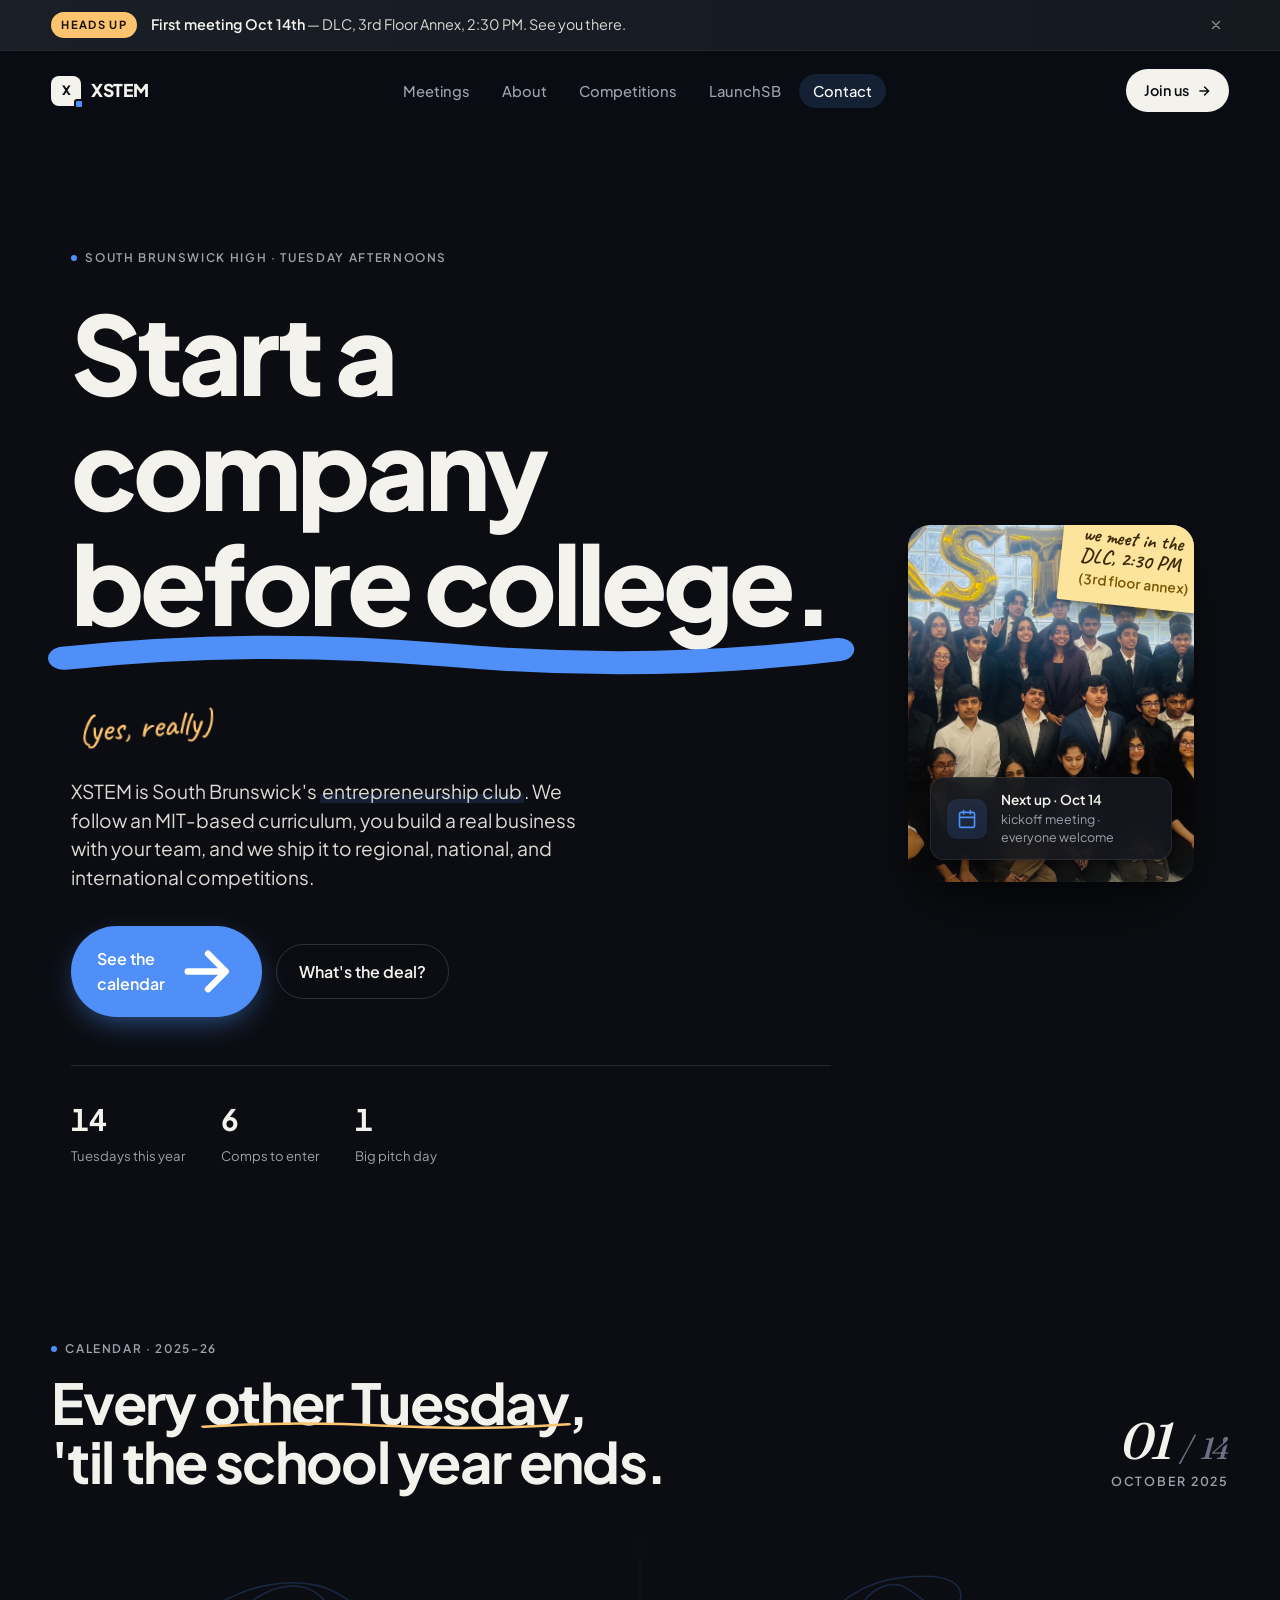
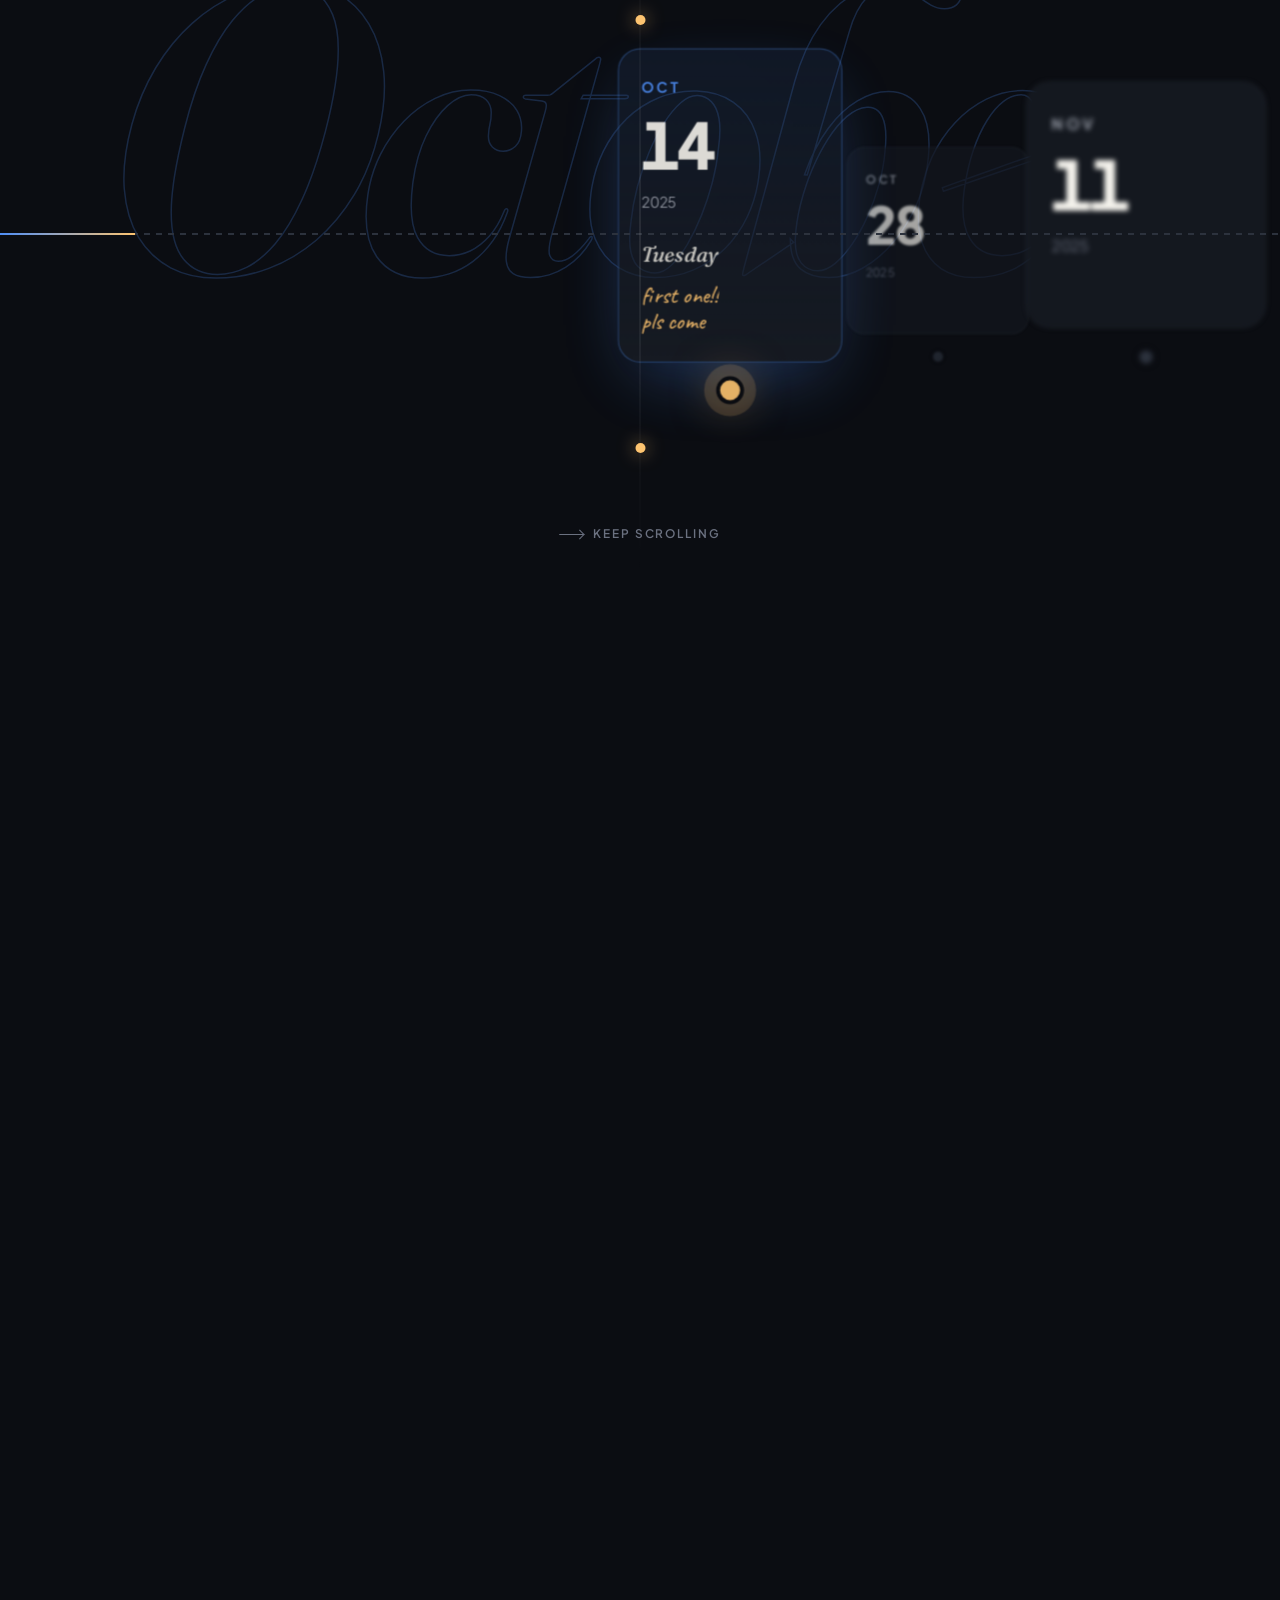
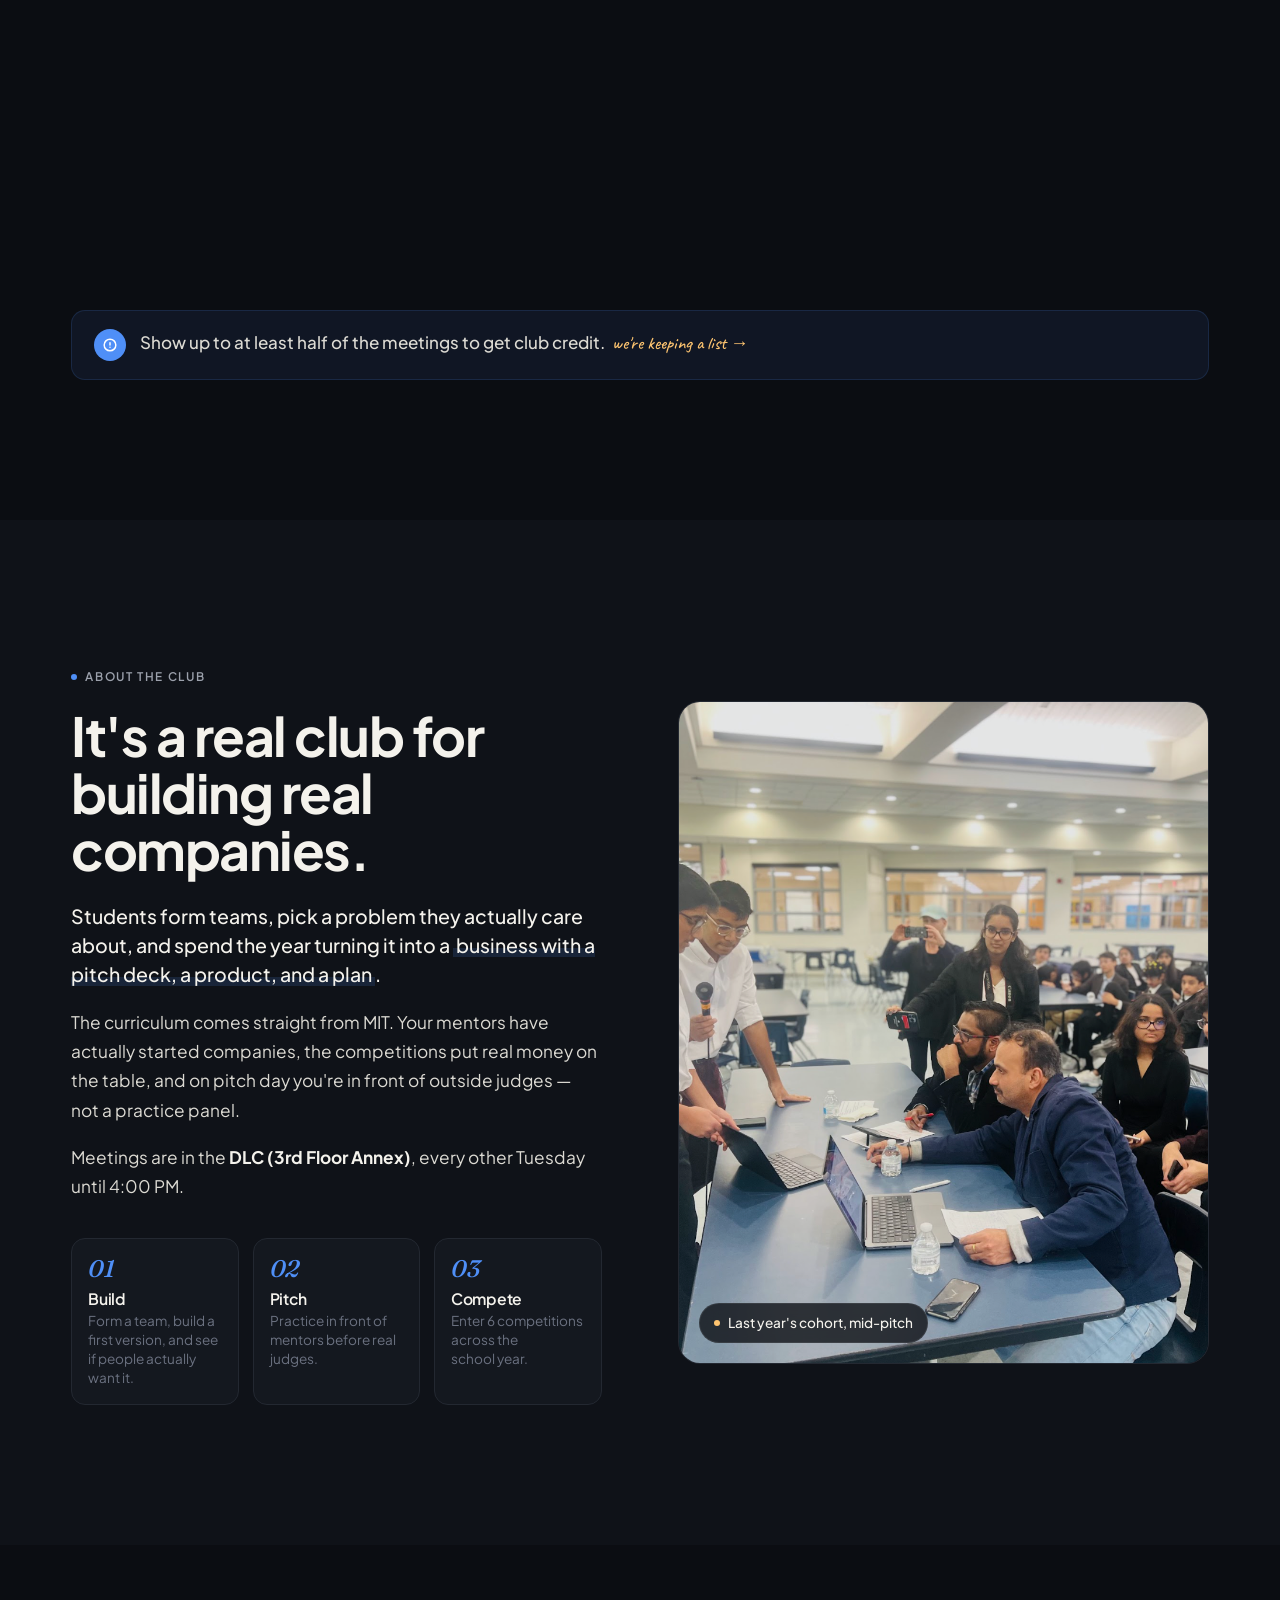
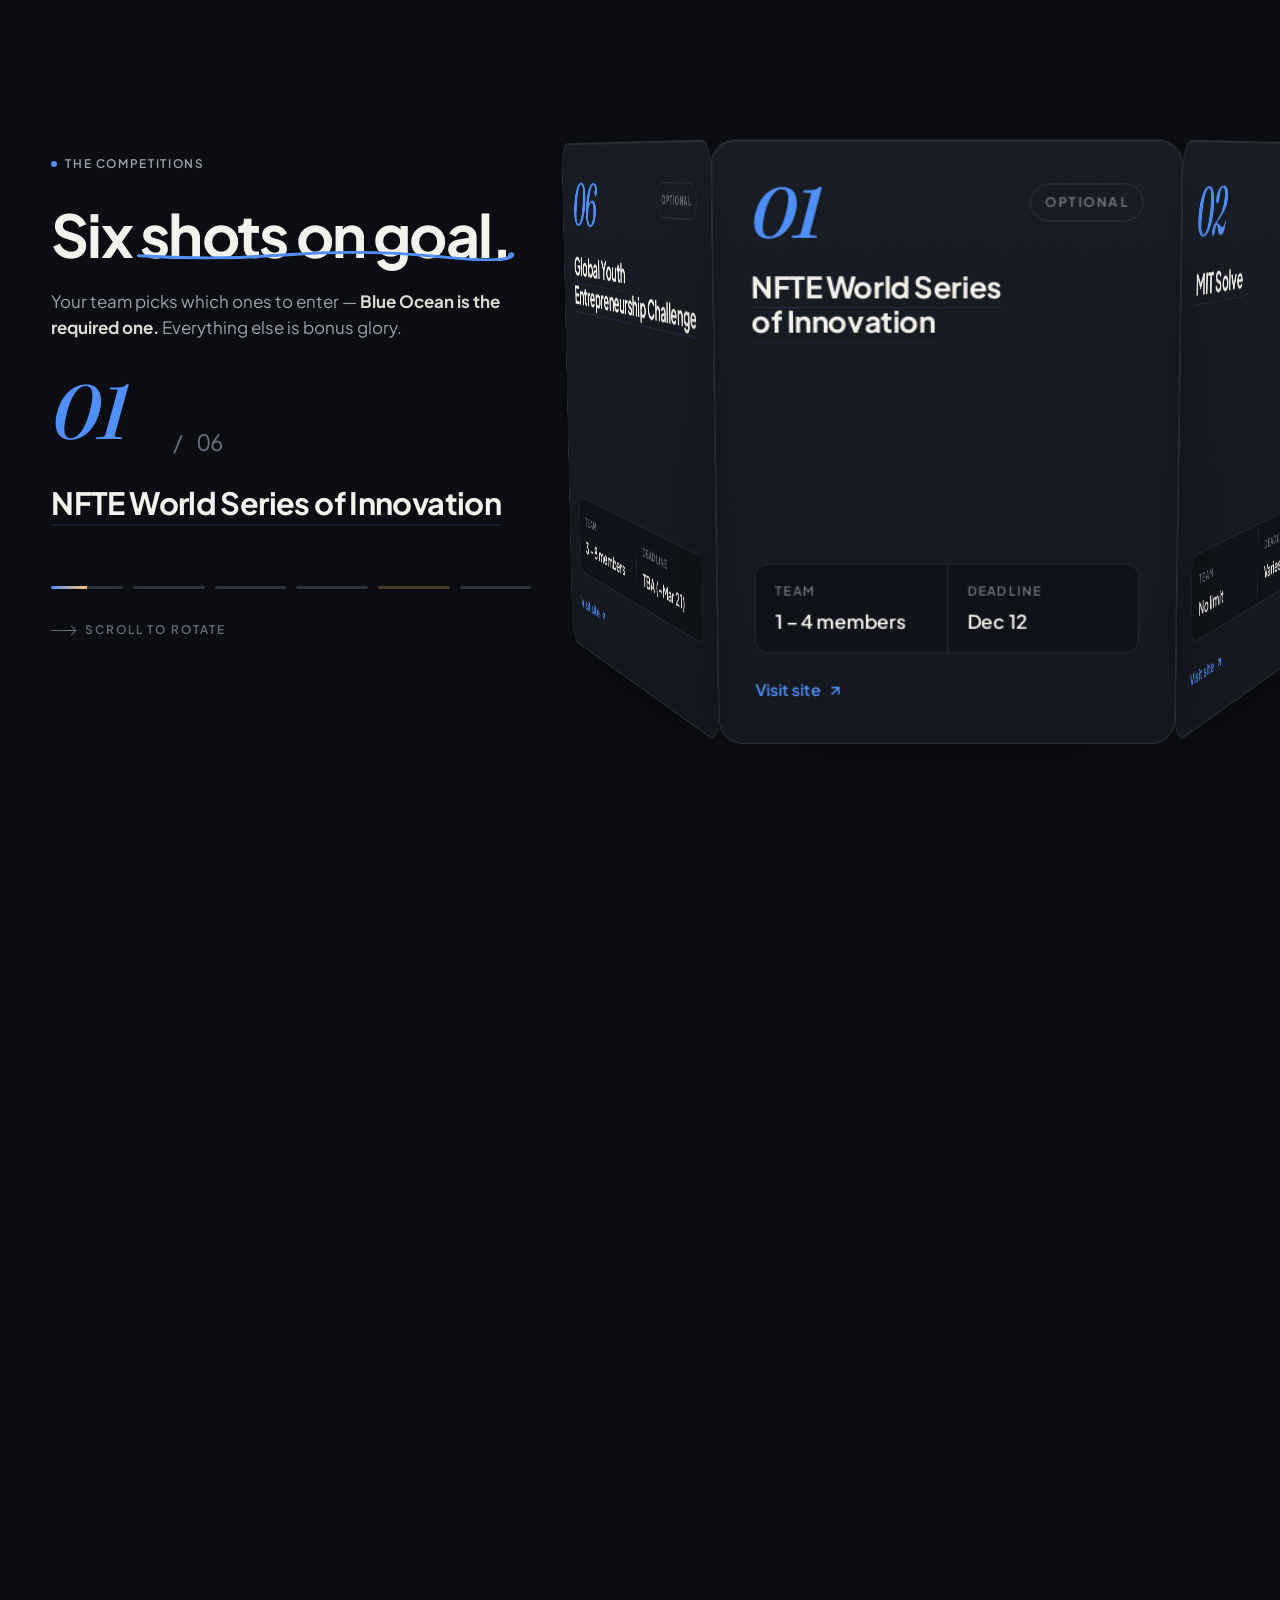
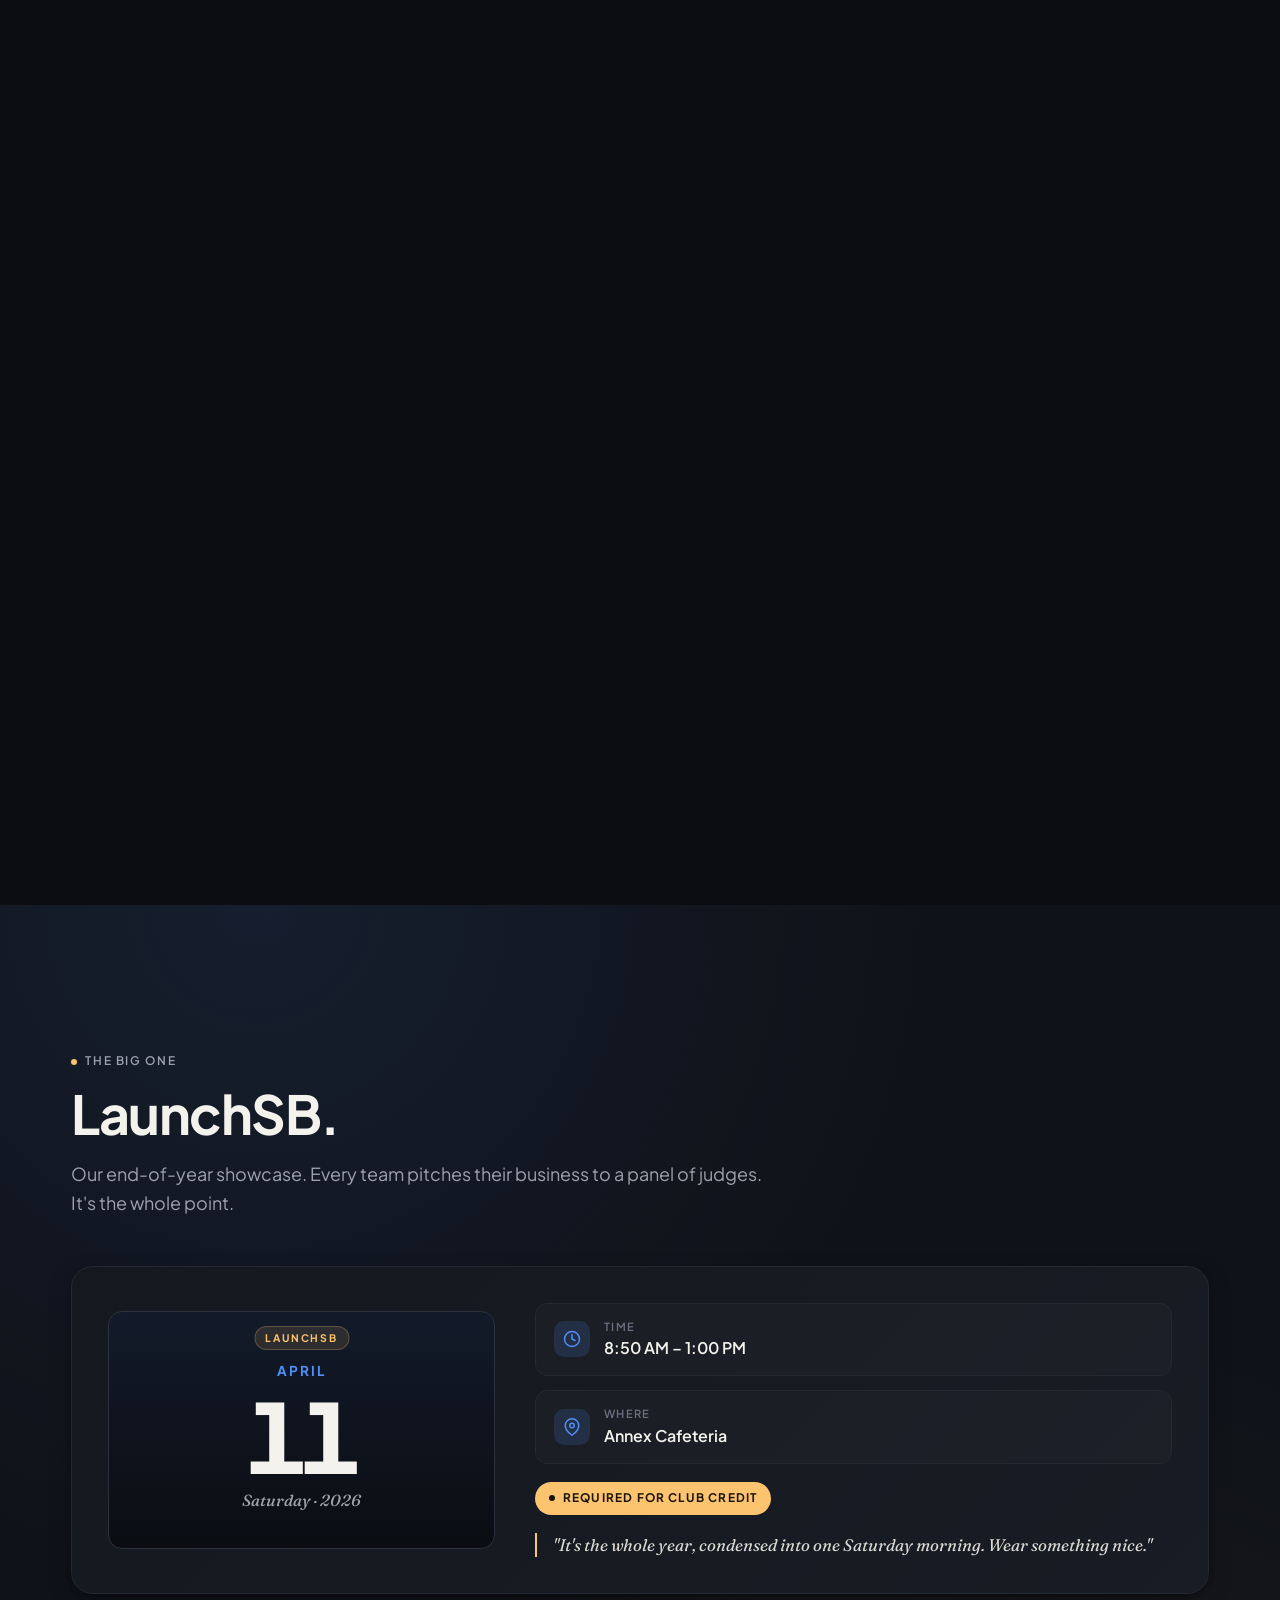
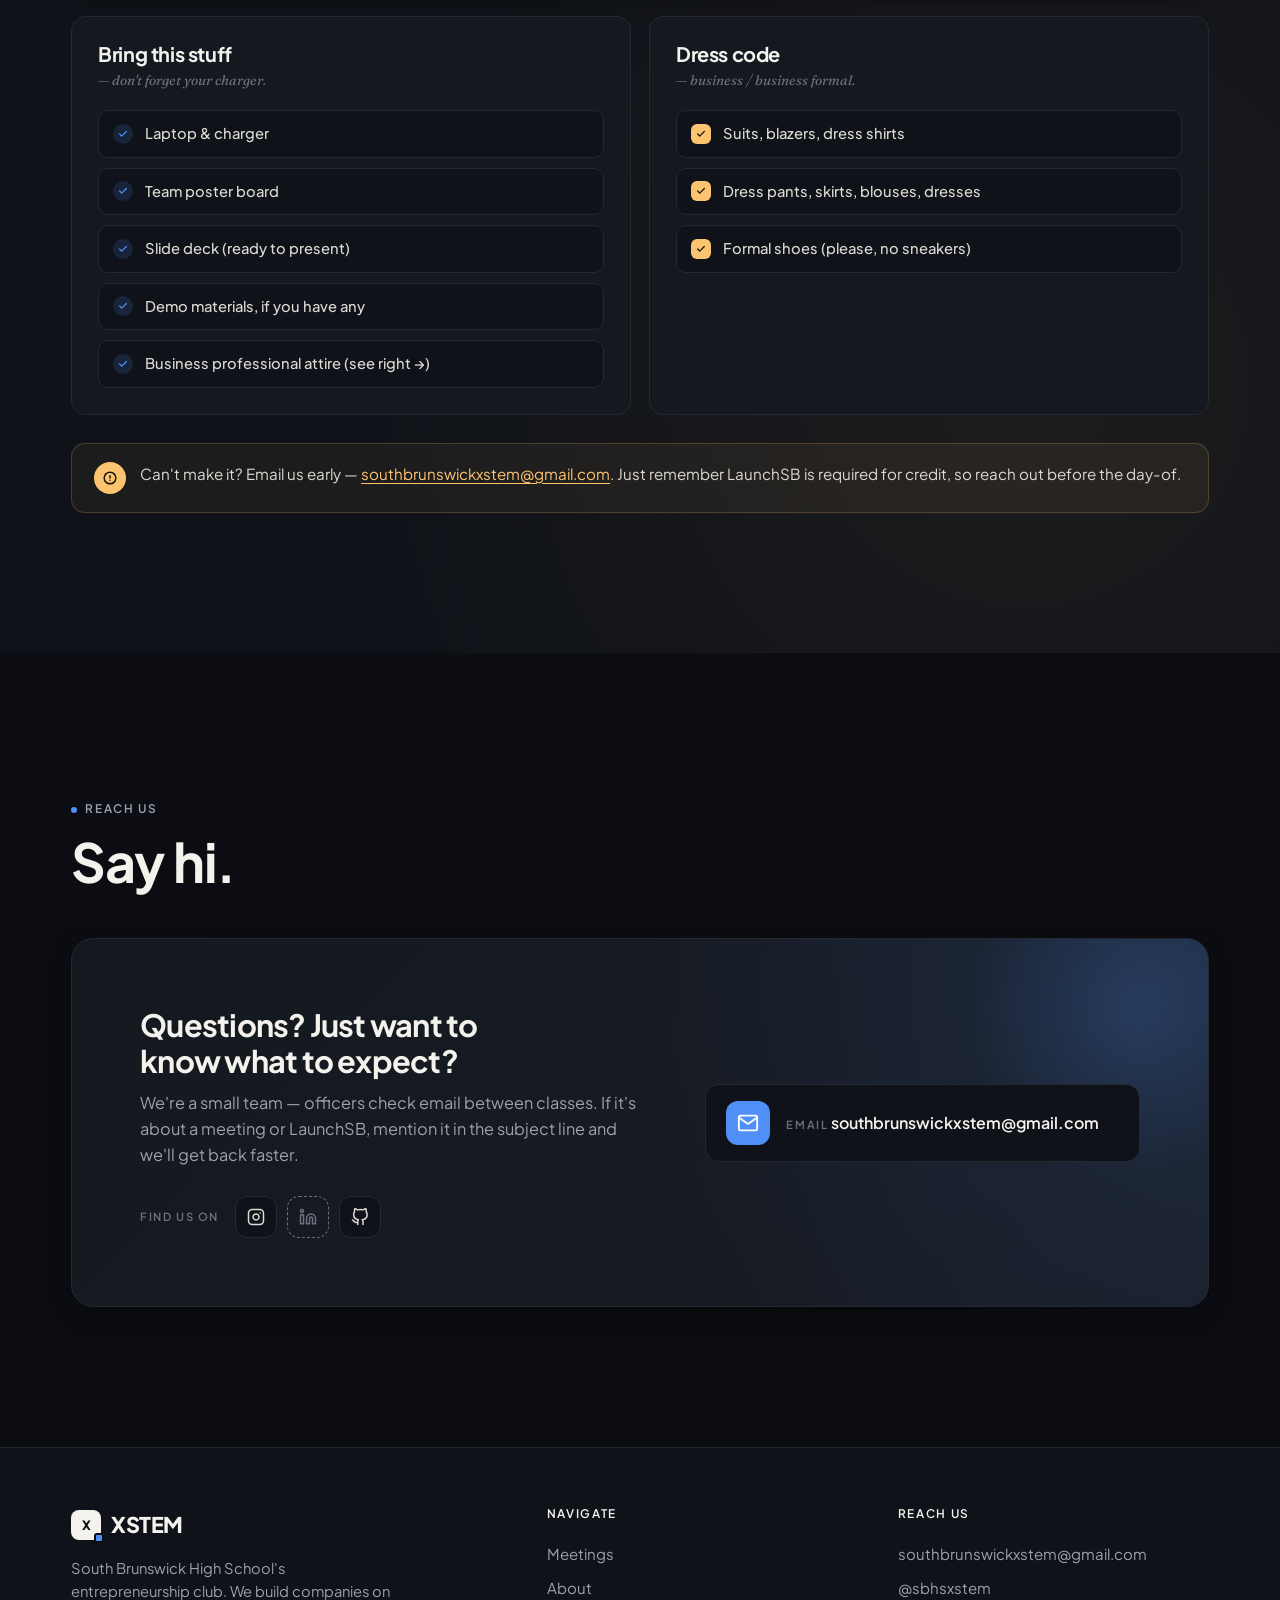
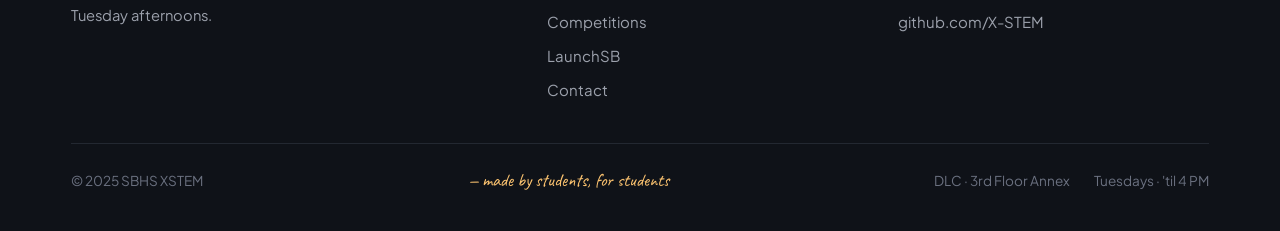
==== commit 9e8e0f4d: "Recolor XstemNewPage to a blue scheme and tighten copy Swap the purple accent (#7C6BFF) for blue (#4" ====
--- a/XstemNewPage/index.html
+++ b/XstemNewPage/index.html
@@ -11,7 +11,7 @@
 <template id="__bundler_thumbnail">
   <svg xmlns="http://www.w3.org/2000/svg" viewBox="0 0 200 200">
     <rect width="200" height="200" fill="#0B0D12"/>
-    <rect x="60" y="60" width="80" height="80" rx="16" fill="#7C6BFF"/>
+    <rect x="60" y="60" width="80" height="80" rx="16" fill="#4F8FF7"/>
     <text x="100" y="118" text-anchor="middle" font-family="system-ui, sans-serif" font-size="40" font-weight="800" fill="#fff" letter-spacing="-2">X</text>
     <rect x="128" y="128" width="18" height="18" rx="4" fill="#FDC470"/>
   </svg>
@@ -31,10 +31,10 @@
   --ink-3: #9CA1AC;
   --ink-4: #6B7180;
 
-  --accent: #7C6BFF;
-  --accent-ink: #5C4BFF;
-  --accent-soft: rgba(124,107,255,.15);
-  --accent-softer: rgba(124,107,255,.08);
+  --accent: #4F8FF7;
+  --accent-ink: #2E6FE0;
+  --accent-soft: rgba(79,143,247,.15);
+  --accent-softer: rgba(79,143,247,.08);
 
   --amber: #FDC470;
   --amber-soft: rgba(253,196,112,.12);
@@ -263,11 +263,11 @@
 }
 .btn-primary{
   background:var(--accent); color:#fff;
-  box-shadow:0 10px 30px -8px rgba(124,107,255,.6);
+  box-shadow:0 10px 30px -8px rgba(79,143,247,.6);
 }
 .btn-primary:hover{
   transform:translateY(-2px);
-  box-shadow:0 16px 38px -10px rgba(124,107,255,.7);
+  box-shadow:0 16px 38px -10px rgba(79,143,247,.7);
   background:var(--accent-ink);
 }
 .btn-primary svg{transition:transform .25s var(--ease);}
@@ -397,7 +397,7 @@
   line-height:.85;
   letter-spacing:-.06em;
   color:transparent;
-  -webkit-text-stroke:1.5px rgba(124,107,255,.22);
+  -webkit-text-stroke:1.5px rgba(79,143,247,.22);
   white-space:nowrap;
   opacity:0;
   transform:translateY(20px);
@@ -602,9 +602,9 @@
 }
 .reel-card.active{
   --d:0;
-  background:linear-gradient(180deg, rgba(124,107,255,.10) 0%, var(--card-2) 100%);
-  border-color:rgba(124,107,255,.35);
-  box-shadow:0 20px 60px -16px rgba(124,107,255,.45), 0 6px 16px -6px rgba(0,0,0,.5);
+  background:linear-gradient(180deg, rgba(79,143,247,.10) 0%, var(--card-2) 100%);
+  border-color:rgba(79,143,247,.35);
+  box-shadow:0 20px 60px -16px rgba(79,143,247,.45), 0 6px 16px -6px rgba(0,0,0,.5);
   z-index:5;
 }
 .reel-card.active .m-month{color:var(--accent);}
@@ -779,7 +779,7 @@
   content:'';
   position:absolute; left:-4px; right:-4px; bottom:.05em;
   height:.18em;
-  background:url("data:image/svg+xml;utf8,<svg xmlns='http://www.w3.org/2000/svg' viewBox='0 0 200 12' preserveAspectRatio='none'><path d='M2 6 Q 40 11, 80 5 T 160 7 T 198 4' fill='none' stroke='%237C6BFF' stroke-width='3' stroke-linecap='round'/></svg>") no-repeat;
+  background:url("data:image/svg+xml;utf8,<svg xmlns='http://www.w3.org/2000/svg' viewBox='0 0 200 12' preserveAspectRatio='none'><path d='M2 6 Q 40 11, 80 5 T 160 7 T 198 4' fill='none' stroke='%234F8FF7' stroke-width='3' stroke-linecap='round'/></svg>") no-repeat;
   background-size:100% 100%;
   pointer-events:none;
 }
@@ -883,7 +883,7 @@
   position:absolute;
   width:520px; height:520px;
   border-radius:50%;
-  background:radial-gradient(circle, rgba(124,107,255,.16), transparent 65%);
+  background:radial-gradient(circle, rgba(79,143,247,.16), transparent 65%);
   filter:blur(20px);
   z-index:0;
   pointer-events:none;
@@ -1136,7 +1136,7 @@
 .launchsb{background:var(--bg-2); color:var(--ink); position:relative; overflow:hidden;}
 .launchsb::before{
   content:''; position:absolute; inset:0;
-  background:radial-gradient(circle at 20% 0%, rgba(124,107,255,.10), transparent 40%),
+  background:radial-gradient(circle at 20% 0%, rgba(79,143,247,.10), transparent 40%),
              radial-gradient(circle at 80% 80%, rgba(253,196,112,.06), transparent 45%);
   pointer-events:none;
 }
@@ -1157,7 +1157,7 @@
 .lsb-bigdate{
   display:flex; flex-direction:column; align-items:center; gap:6px;
   padding:34px 20px;
-  background:linear-gradient(180deg, rgba(124,107,255,.10) 0%, transparent 100%), var(--bg);
+  background:linear-gradient(180deg, rgba(79,143,247,.10) 0%, transparent 100%), var(--bg);
   border:1px solid var(--line-2);
   border-radius:var(--radius);
   position:relative;
@@ -1285,7 +1285,7 @@
 .contact{background:var(--bg);}
 .contact-card{
   background:
-    radial-gradient(circle at 100% 0%, rgba(124,107,255,.14), transparent 50%),
+    radial-gradient(circle at 100% 0%, rgba(79,143,247,.14), transparent 50%),
     linear-gradient(135deg, var(--card) 0%, var(--card-2) 100%);
   border:1px solid var(--line);
   border-radius:var(--radius-lg);
@@ -1301,7 +1301,7 @@
 .contact-card::before{
   content:''; position:absolute; top:-100px; right:-100px;
   width:340px; height:340px; border-radius:50%;
-  background:radial-gradient(circle, rgba(124,107,255,.18), transparent 70%);
+  background:radial-gradient(circle, rgba(79,143,247,.18), transparent 70%);
   pointer-events:none;
 }
 .contact-card h3{
@@ -1792,14 +1792,14 @@
         <h2 class="reveal" data-delay="1" style="margin-top:14px;">It's a real club for<br>building real companies.</h2>
         <div class="reveal" data-delay="2" style="margin-top:24px;">
           <p class="lead">Students form teams, pick a problem they actually care about, and spend the year turning it into a <span class="hl">business with a pitch deck, a product, and a plan</span>.</p>
-          <p>The curriculum comes from MIT. The mentors are real founders and operators. The competitions hand out real prize money. The pitches happen in front of real judges.</p>
+          <p>The curriculum comes straight from MIT. Your mentors have actually started companies, the competitions put real money on the table, and on pitch day you're in front of outside judges — not a practice panel.</p>
           <p>Meetings are in the <strong style="color:var(--ink);">DLC (3rd Floor Annex)</strong>, every other Tuesday until 4:00 PM.</p>
         </div>
         <div class="features reveal" data-delay="3">
           <div class="feature">
             <div class="num">01</div>
             <h3>Build</h3>
-            <p>Form a team, ship a v1, validate with humans.</p>
+            <p>Form a team, build a first version, and see if people actually want it.</p>
           </div>
           <div class="feature">
             <div class="num">02</div>
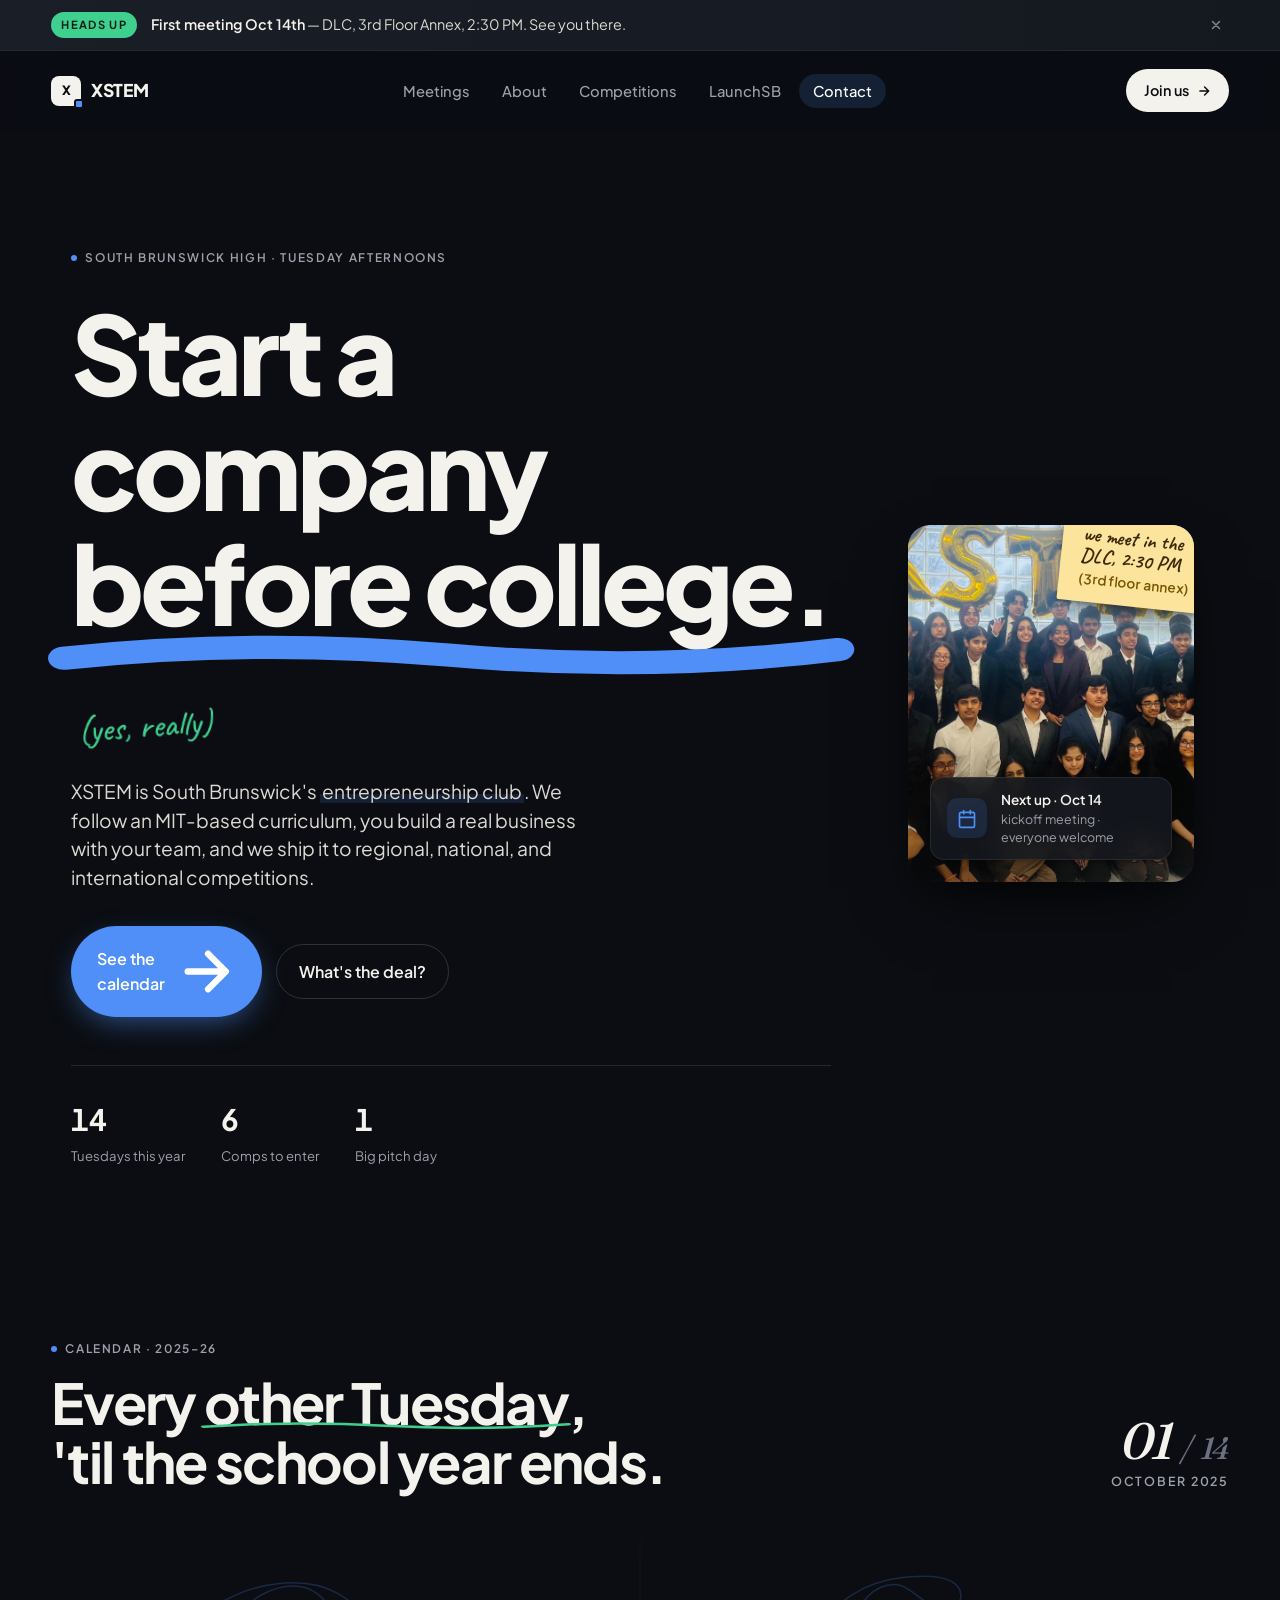
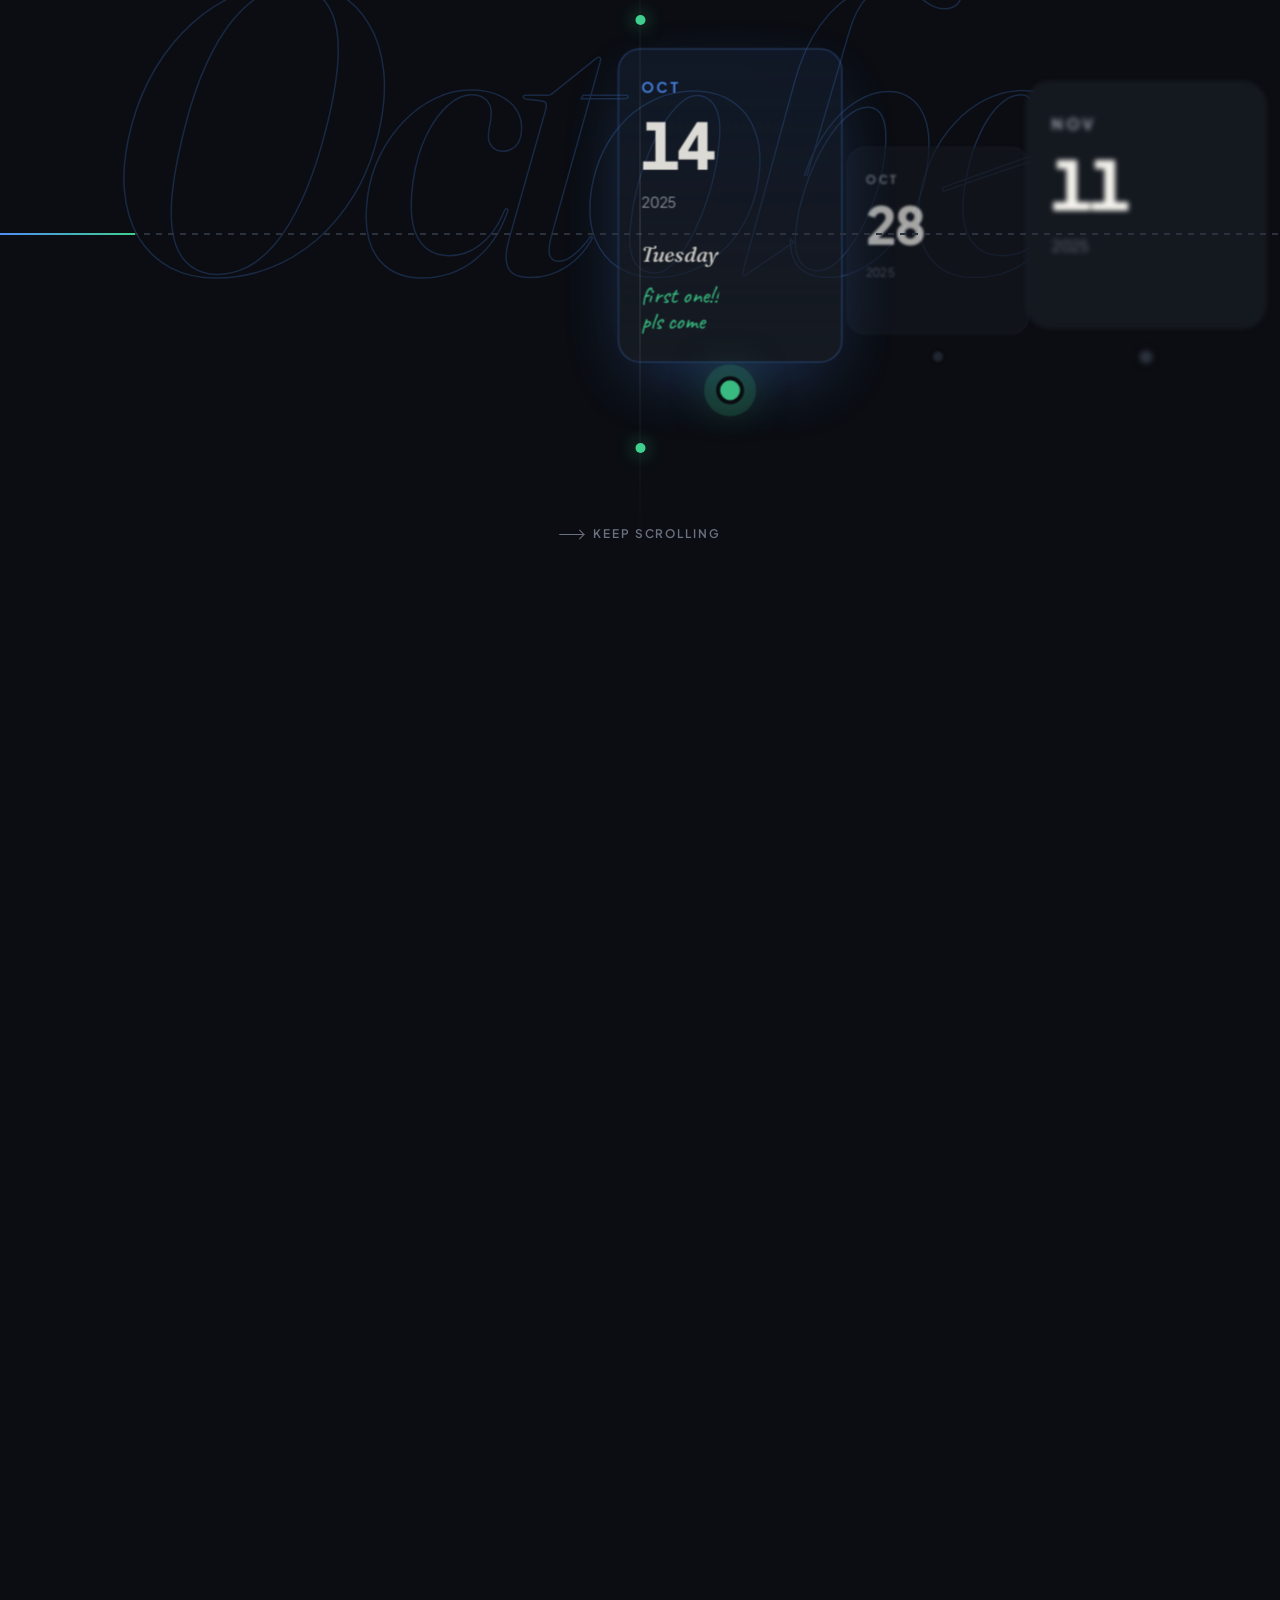
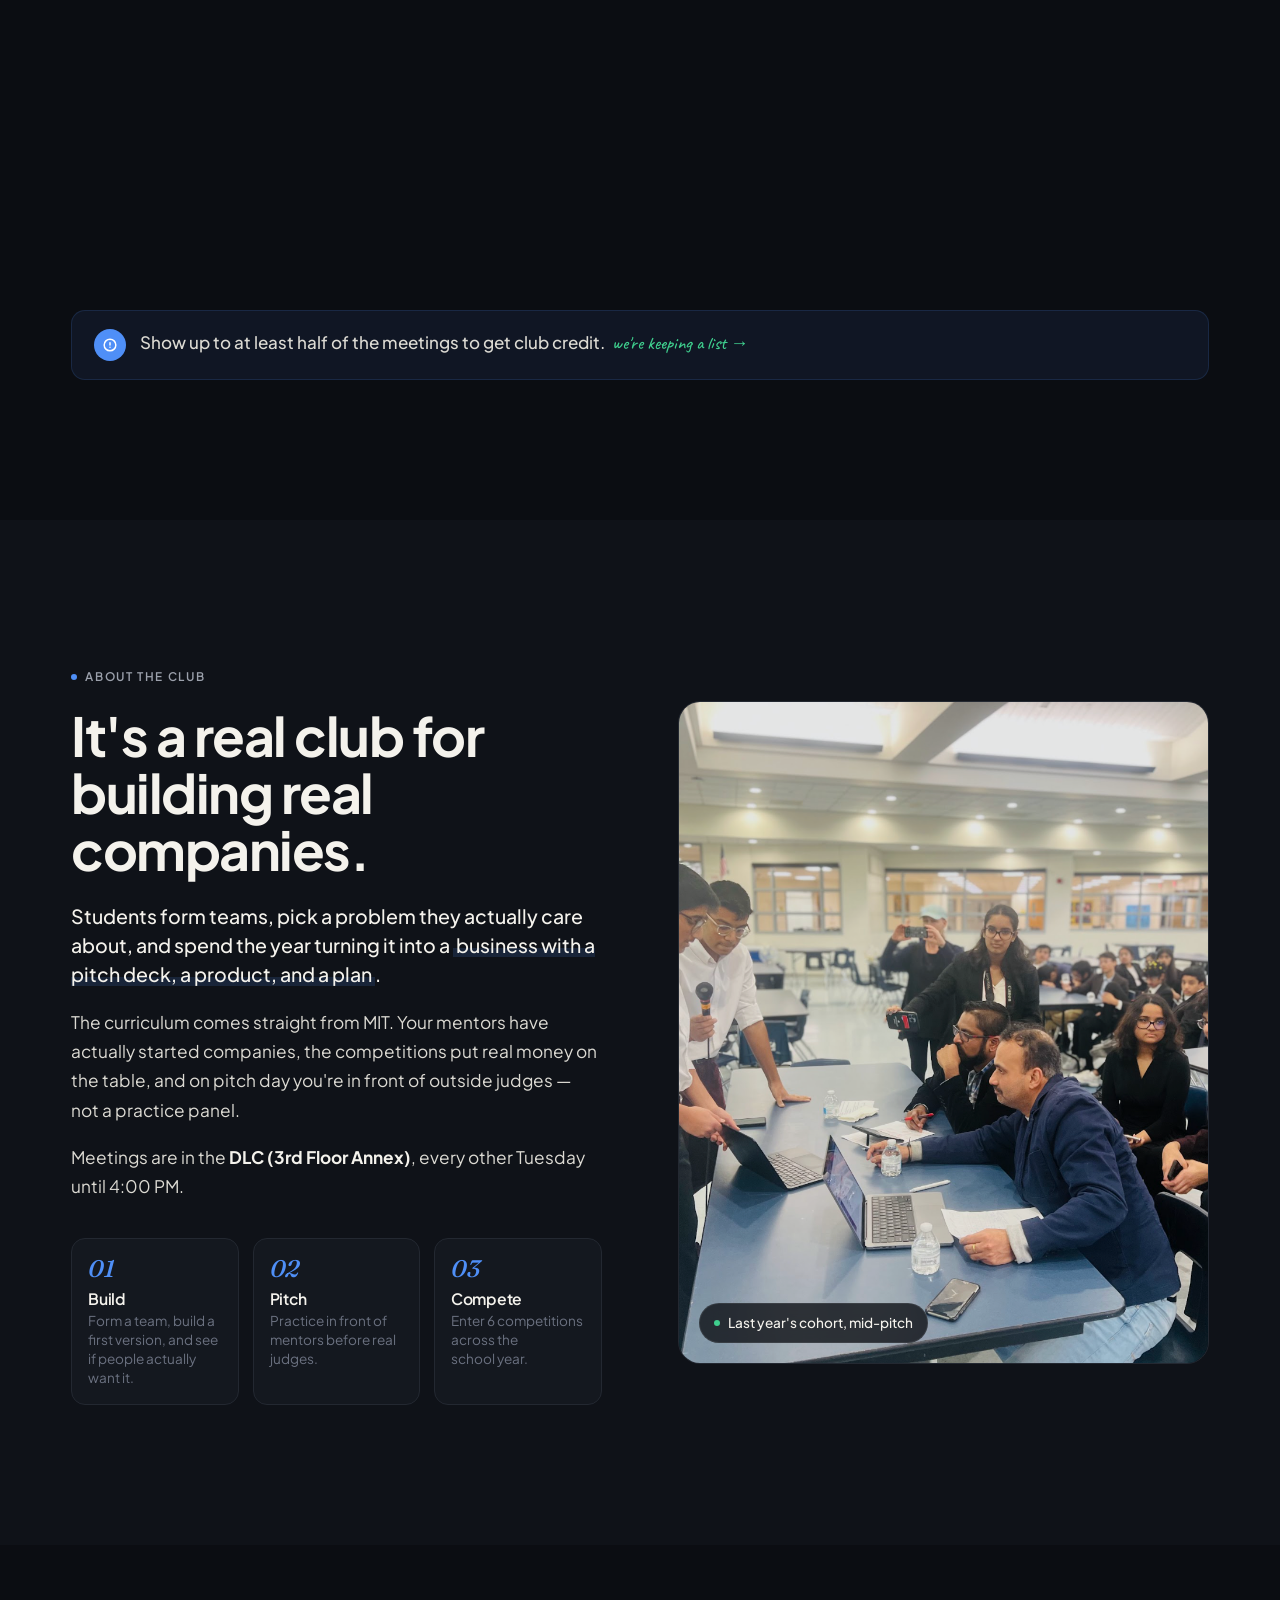
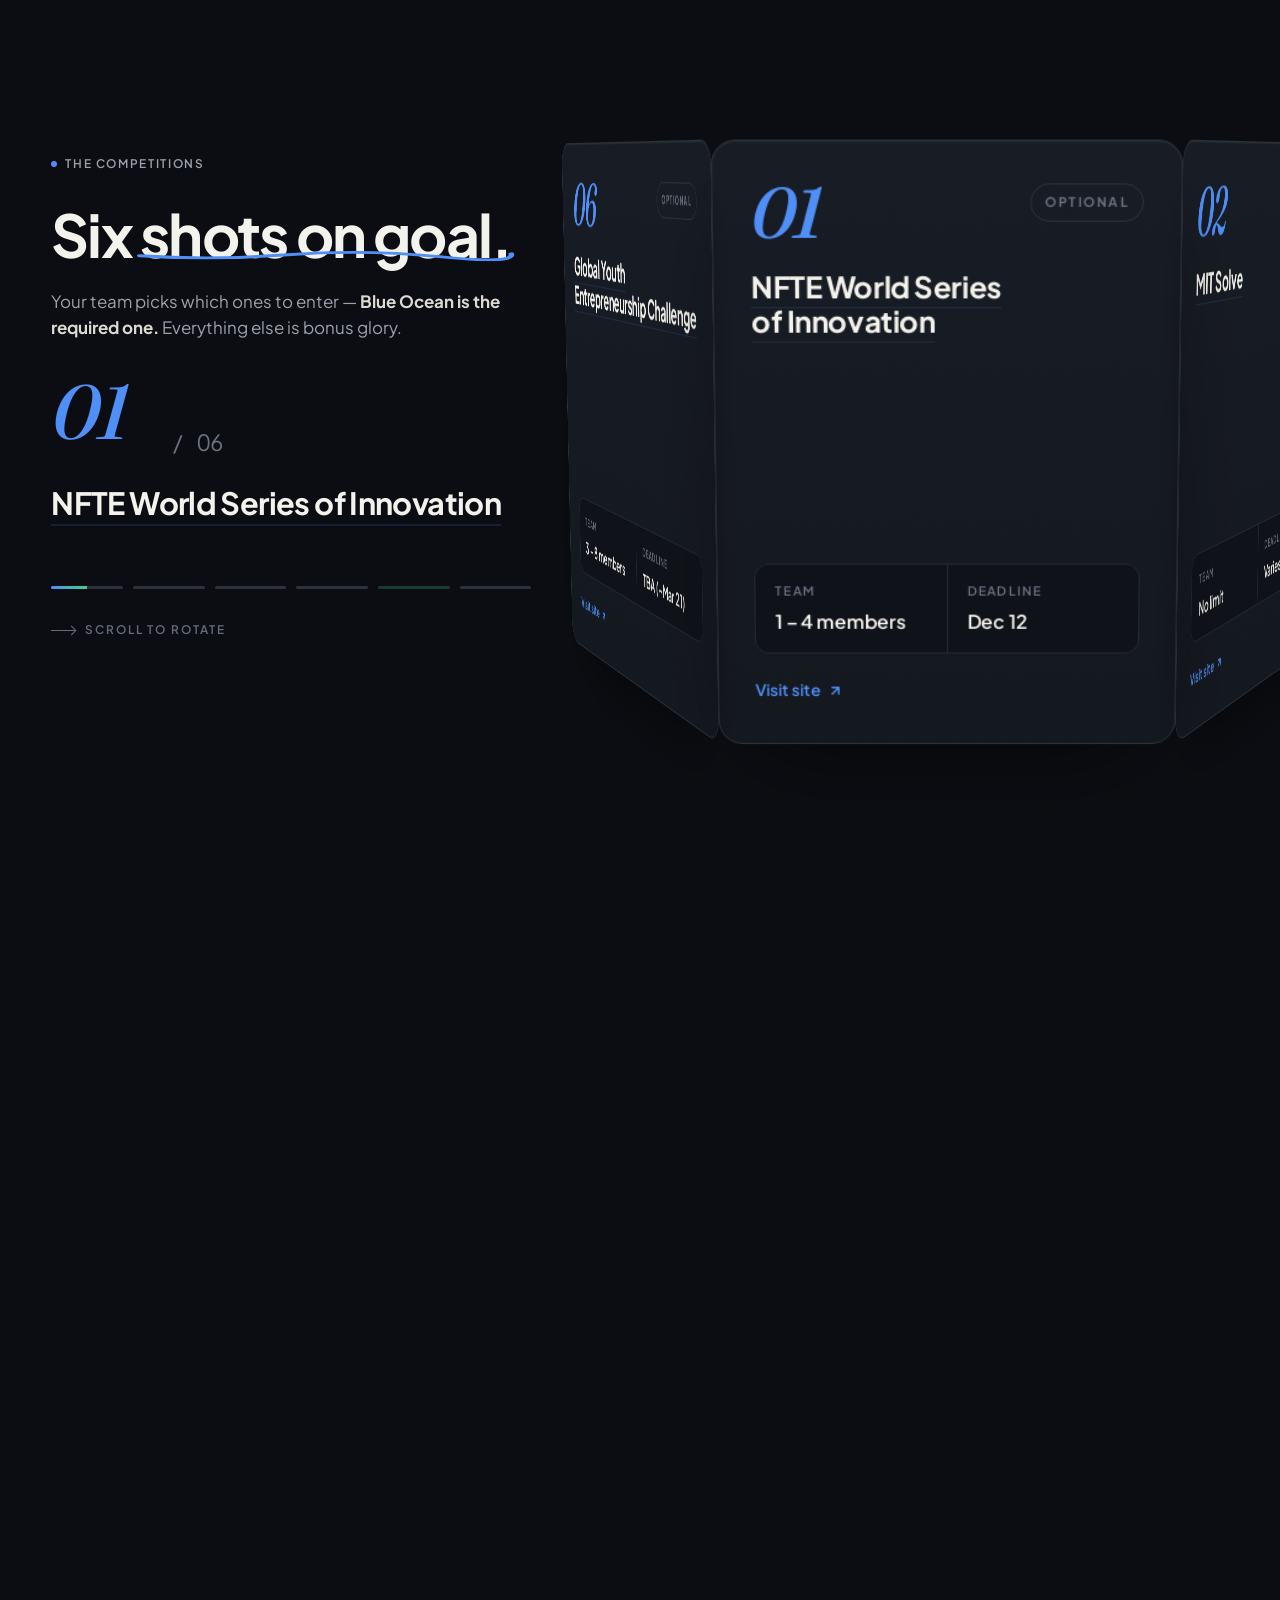
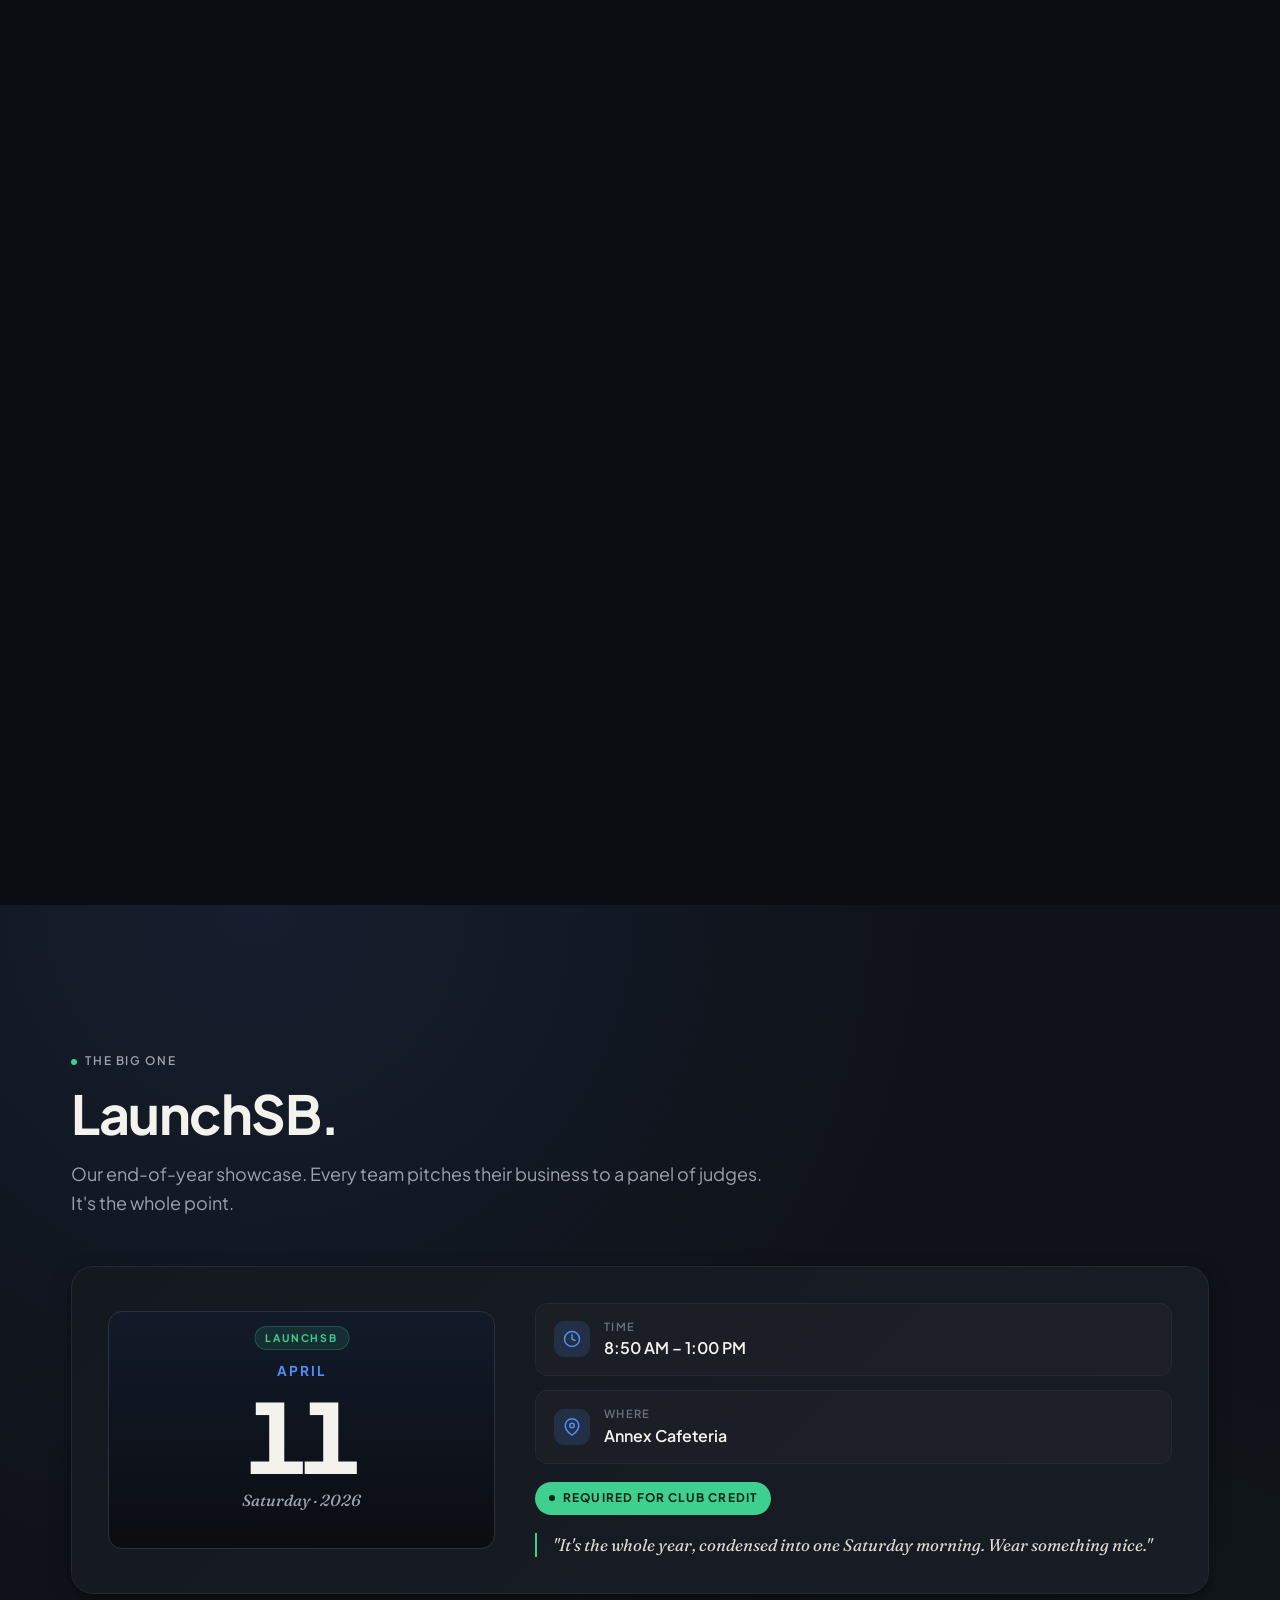
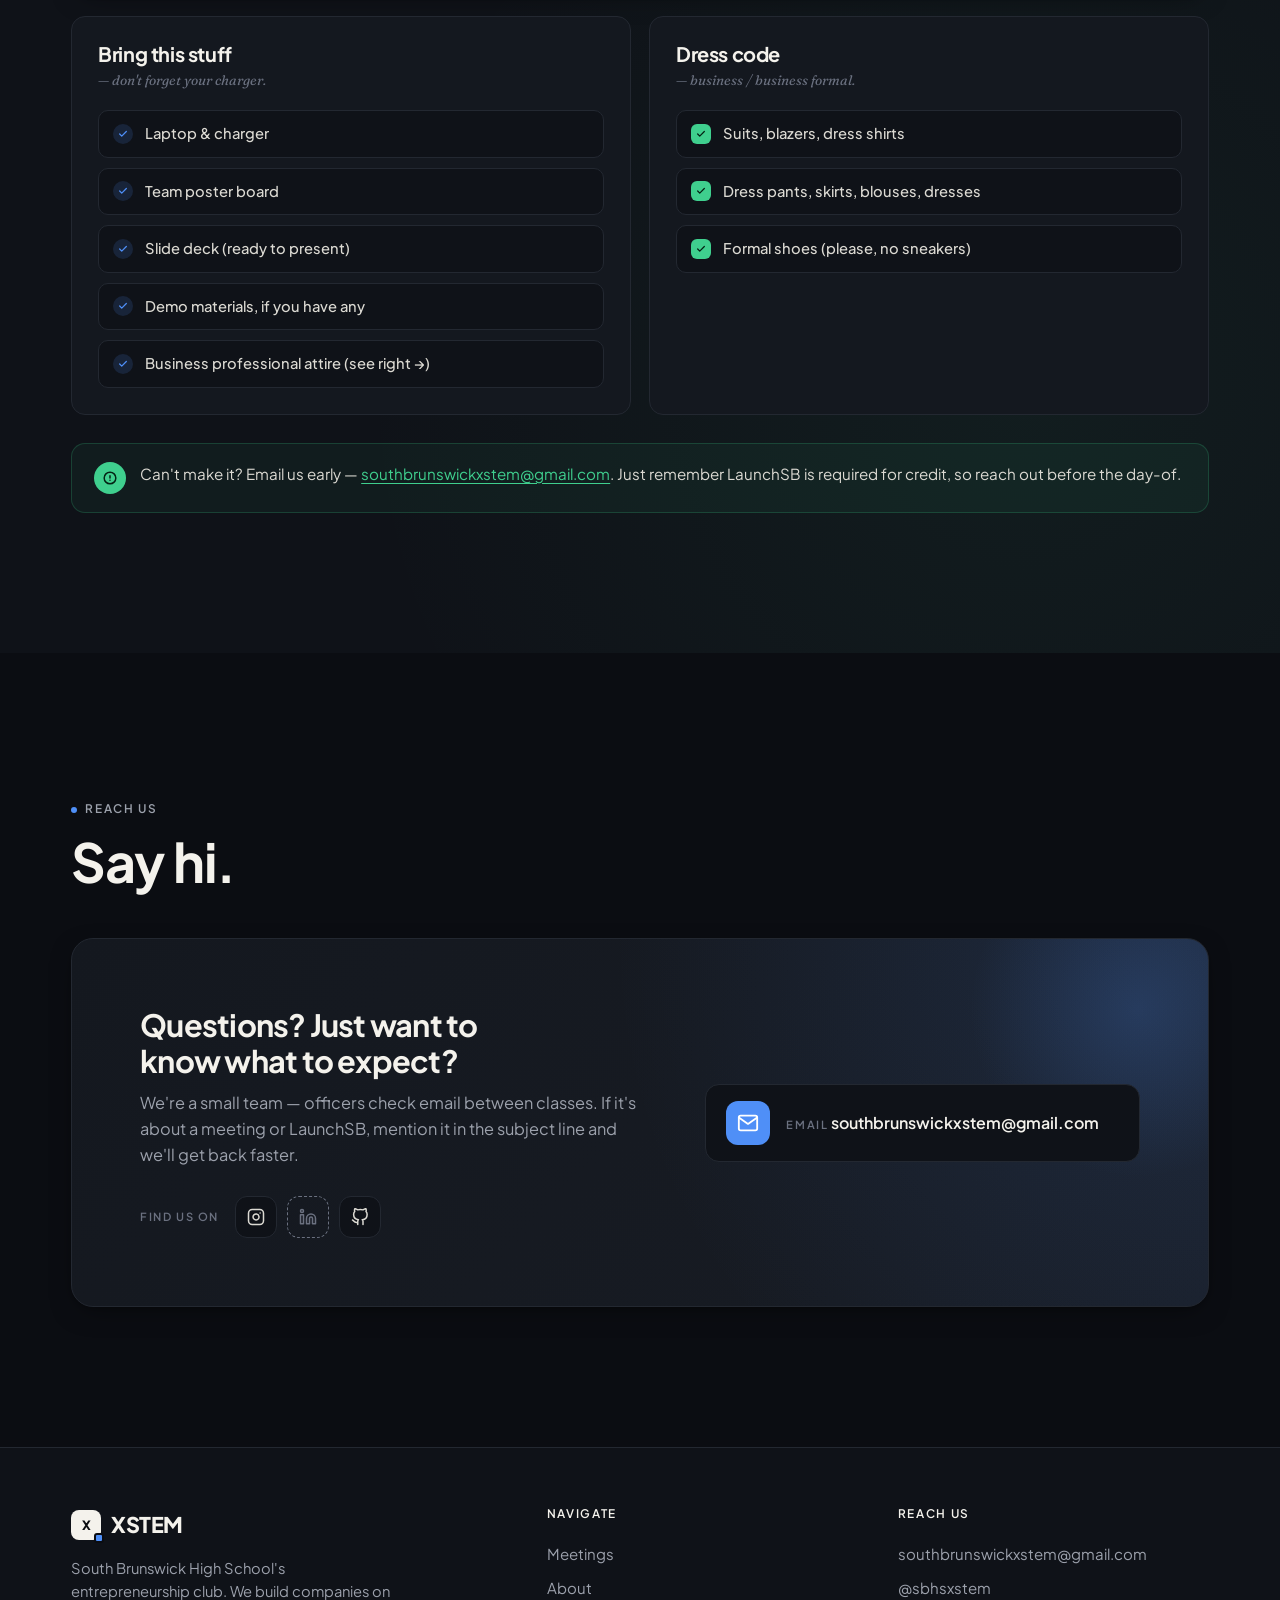
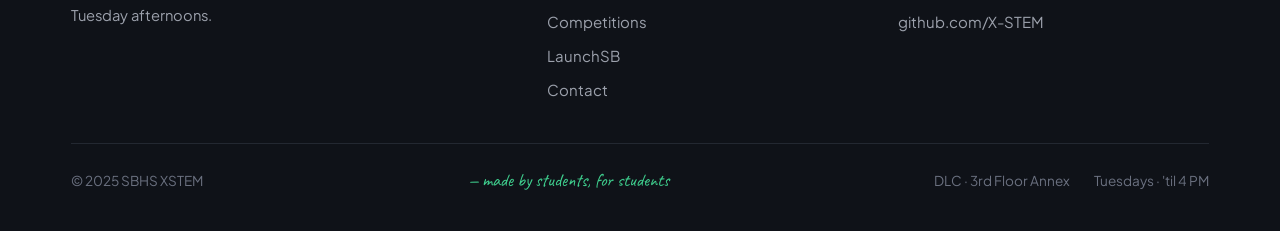
==== commit 36af88fb: "Recolor XstemNewPage secondary accent from amber to green Complete the blue/green theme: the warm am" ====
--- a/XstemNewPage/index.html
+++ b/XstemNewPage/index.html
@@ -13,7 +13,7 @@
     <rect width="200" height="200" fill="#0B0D12"/>
     <rect x="60" y="60" width="80" height="80" rx="16" fill="#4F8FF7"/>
     <text x="100" y="118" text-anchor="middle" font-family="system-ui, sans-serif" font-size="40" font-weight="800" fill="#fff" letter-spacing="-2">X</text>
-    <rect x="128" y="128" width="18" height="18" rx="4" fill="#FDC470"/>
+    <rect x="128" y="128" width="18" height="18" rx="4" fill="#3FCF8E"/>
   </svg>
 </template>
 <style>
@@ -36,8 +36,8 @@
   --accent-soft: rgba(79,143,247,.15);
   --accent-softer: rgba(79,143,247,.08);
 
-  --amber: #FDC470;
-  --amber-soft: rgba(253,196,112,.12);
+  --amber: #3FCF8E;
+  --amber-soft: rgba(63,207,142,.12);
 
   --radius: 14px;
   --radius-lg: 22px;
@@ -115,7 +115,7 @@
 .announce-badge{
   display:inline-flex; align-items:center; gap:6px;
   font-size:.7rem; font-weight:700; letter-spacing:.12em; text-transform:uppercase;
-  background:var(--amber); color:#1A1306;
+  background:var(--amber); color:#042214;
   padding:4px 10px; border-radius:999px; flex-shrink:0;
 }
 .announce-text{flex:1; color:var(--ink-2);}
@@ -426,7 +426,7 @@
   content:'';
   position:absolute; left:-4px; right:-4px; bottom:.05em;
   height:.18em;
-  background:url("data:image/svg+xml;utf8,<svg xmlns='http://www.w3.org/2000/svg' viewBox='0 0 200 12' preserveAspectRatio='none'><path d='M2 8 Q 50 1, 100 7 T 198 5' fill='none' stroke='%23FDC470' stroke-width='3' stroke-linecap='round'/></svg>") no-repeat;
+  background:url("data:image/svg+xml;utf8,<svg xmlns='http://www.w3.org/2000/svg' viewBox='0 0 200 12' preserveAspectRatio='none'><path d='M2 8 Q 50 1, 100 7 T 198 5' fill='none' stroke='%233FCF8E' stroke-width='3' stroke-linecap='round'/></svg>") no-repeat;
   background-size:100% 100%;
   pointer-events:none;
 }
@@ -508,7 +508,7 @@
   background:var(--amber);
   border-radius:50%;
   transform:translateX(-50%);
-  box-shadow:0 0 18px rgba(253,196,112,.7);
+  box-shadow:0 0 18px rgba(63,207,142,.7);
 }
 .reel-playhead::before{top:18%;}
 .reel-playhead::after{bottom:18%;}
@@ -589,7 +589,7 @@
   font-size:.6rem; font-weight:700; letter-spacing:.14em; text-transform:uppercase;
   background:var(--amber-soft); color:var(--amber);
   padding:3px 7px; border-radius:999px;
-  border:1px solid rgba(253,196,112,.25);
+  border:1px solid rgba(63,207,142,.25);
   font-variant-numeric:tabular-nums;
 }
 
@@ -614,16 +614,16 @@
 .reel-card.active .m-dot{
   background:var(--amber);
   transform:translateX(-50%) scale(1.6);
-  box-shadow:0 0 0 6px rgba(253,196,112,.18), 0 0 22px rgba(253,196,112,.6);
+  box-shadow:0 0 0 6px rgba(63,207,142,.18), 0 0 22px rgba(63,207,142,.6);
 }
 .reel-card.special.active{
-  background:linear-gradient(180deg, rgba(253,196,112,.14) 0%, var(--card-2) 100%);
-  border-color:rgba(253,196,112,.45);
-  box-shadow:0 20px 60px -16px rgba(253,196,112,.45), 0 6px 16px -6px rgba(0,0,0,.5);
+  background:linear-gradient(180deg, rgba(63,207,142,.14) 0%, var(--card-2) 100%);
+  border-color:rgba(63,207,142,.45);
+  box-shadow:0 20px 60px -16px rgba(63,207,142,.45), 0 6px 16px -6px rgba(0,0,0,.5);
 }
 .reel-card.special.active .m-month{color:var(--amber);}
 .reel-card.special.active .m-stamp{
-  background:var(--amber); color:#1A1306;
+  background:var(--amber); color:#042214;
   border-color:var(--amber);
 }
 
@@ -851,7 +851,7 @@
 }
 .cube-dot.done::after{width:100%;}
 .cube-dot.current::after{width:var(--fill, 0%);}
-.cube-dot.required-mark{background:rgba(253,196,112,.25);}
+.cube-dot.required-mark{background:rgba(63,207,142,.25);}
 
 .cube-hint{
   margin-top:8px;
@@ -921,9 +921,9 @@
 .cube-face[data-idx="5"]{transform: rotateY(300deg) translateZ(329px);}
 
 .cube-face.is-required{
-  background:linear-gradient(180deg, rgba(253,196,112,.10) 0%, var(--card-2) 80%);
-  border-color:rgba(253,196,112,.4);
-  box-shadow:0 30px 80px -30px rgba(253,196,112,.35), inset 0 1px 0 rgba(255,255,255,.05);
+  background:linear-gradient(180deg, rgba(63,207,142,.10) 0%, var(--card-2) 80%);
+  border-color:rgba(63,207,142,.4);
+  box-shadow:0 30px 80px -30px rgba(63,207,142,.35), inset 0 1px 0 rgba(255,255,255,.05);
 }
 
 .cube-face .face-top{
@@ -946,9 +946,9 @@
   color:var(--ink-4);
 }
 .cube-face .face-badge.required{
-  background:var(--amber); color:#1A1306; border-color:var(--amber);
-}
-.cube-face .face-badge .pulse{width:5px; height:5px; border-radius:50%; background:#1A1306;}
+  background:var(--amber); color:#042214; border-color:var(--amber);
+}
+.cube-face .face-badge .pulse{width:5px; height:5px; border-radius:50%; background:#042214;}
 
 .cube-face .face-title{
   font-size:1.5rem; font-weight:700;
@@ -961,7 +961,7 @@
   transition:color .2s var(--ease), border-color .2s var(--ease);
 }
 .cube-face .face-title a:hover{color:var(--accent); border-color:var(--accent);}
-.cube-face.is-required .face-title a{border-color:rgba(253,196,112,.35);}
+.cube-face.is-required .face-title a{border-color:rgba(63,207,142,.35);}
 
 .cube-face .face-meta{
   display:grid;
@@ -973,12 +973,12 @@
   border:1px solid var(--line);
   margin-top:auto;
 }
-.cube-face.is-required .face-meta{background:rgba(253,196,112,.22); border-color:rgba(253,196,112,.25);}
+.cube-face.is-required .face-meta{background:rgba(63,207,142,.22); border-color:rgba(63,207,142,.25);}
 .cube-face .face-meta-item{
   background:var(--bg-2);
   padding:14px 16px;
 }
-.cube-face.is-required .face-meta-item{background:rgba(253,196,112,.05);}
+.cube-face.is-required .face-meta-item{background:rgba(63,207,142,.05);}
 .cube-face .face-meta-item .lbl{
   font-size:.66rem; font-weight:600;
   color:var(--ink-4);
@@ -1037,14 +1037,14 @@
   display:inline-flex; align-items:center; gap:6px;
 }
 .comp-badge.required{
-  background:var(--amber); color:#1A1306;
+  background:var(--amber); color:#042214;
 }
 .comp-badge.optional{
   background:transparent; color:var(--ink-4);
   border:1px solid var(--line-2);
 }
 .comp-badge .pulse{
-  width:5px; height:5px; border-radius:50%; background:#1A1306;
+  width:5px; height:5px; border-radius:50%; background:#042214;
 }
 .comp-title{
   font-size:1.18rem; font-weight:700;
@@ -1109,8 +1109,8 @@
   display:flex; flex-direction:column; gap:14px;
 }
 .cube-mobile .comp-card.is-required{
-  background:linear-gradient(180deg, rgba(253,196,112,.06) 0%, var(--card) 60%);
-  border-color:rgba(253,196,112,.35);
+  background:linear-gradient(180deg, rgba(63,207,142,.06) 0%, var(--card) 60%);
+  border-color:rgba(63,207,142,.35);
 }
 .cube-mobile .face-top{display:flex; justify-content:space-between; align-items:center;}
 .cube-mobile .face-num{font-family:var(--serif); font-style:italic; color:var(--accent); font-size:1.6rem;}
@@ -1120,7 +1120,7 @@
   padding:5px 10px; border-radius:999px;
   border:1px solid var(--line-2); color:var(--ink-4);
 }
-.cube-mobile .face-badge.required{background:var(--amber); color:#1A1306; border-color:var(--amber);}
+.cube-mobile .face-badge.required{background:var(--amber); color:#042214; border-color:var(--amber);}
 .cube-mobile .face-title{font-size:1.15rem; font-weight:700; letter-spacing:-.015em;}
 .cube-mobile .face-meta{
   display:grid; grid-template-columns:1fr 1fr; gap:1px;
@@ -1137,7 +1137,7 @@
 .launchsb::before{
   content:''; position:absolute; inset:0;
   background:radial-gradient(circle at 20% 0%, rgba(79,143,247,.10), transparent 40%),
-             radial-gradient(circle at 80% 80%, rgba(253,196,112,.06), transparent 45%);
+             radial-gradient(circle at 80% 80%, rgba(63,207,142,.06), transparent 45%);
   pointer-events:none;
 }
 .launchsb .container{position:relative; z-index:1;}
@@ -1168,7 +1168,7 @@
   font-size:.65rem; font-weight:700; letter-spacing:.18em; text-transform:uppercase;
   color:var(--amber); padding:3px 10px;
   background:var(--amber-soft);
-  border:1px solid rgba(253,196,112,.25);
+  border:1px solid rgba(63,207,142,.25);
   border-radius:999px;
 }
 .lsb-bigdate .month{
@@ -1208,11 +1208,11 @@
 .lsb-required{
   display:inline-flex; align-items:center; gap:8px;
   margin-top:18px;
-  background:var(--amber); color:#1A1306;
+  background:var(--amber); color:#042214;
   padding:7px 14px; border-radius:999px;
   font-size:.74rem; font-weight:700; letter-spacing:.1em; text-transform:uppercase;
 }
-.lsb-required .dot{width:6px; height:6px; border-radius:50%; background:#1A1306;}
+.lsb-required .dot{width:6px; height:6px; border-radius:50%; background:#042214;}
 .lsb-pitch{
   font-family:var(--serif); font-style:italic;
   color:var(--ink-2);
@@ -1261,19 +1261,19 @@
   display:grid; place-items:center;
 }
 .checklist li .chk svg{width:10px; height:10px;}
-.dress-list li .chk{background:var(--amber); color:#1A1306; border-radius:6px;}
+.dress-list li .chk{background:var(--amber); color:#042214; border-radius:6px;}
 
 .lsb-note{
   margin-top:28px;
   display:flex; gap:14px; align-items:flex-start;
   padding:18px 22px;
-  background:rgba(253,196,112,.06);
-  border:1px solid rgba(253,196,112,.2);
+  background:rgba(63,207,142,.06);
+  border:1px solid rgba(63,207,142,.2);
   border-radius:var(--radius);
 }
 .lsb-note-icon{
   width:32px; height:32px; flex-shrink:0;
-  background:var(--amber); color:#1A1306;
+  background:var(--amber); color:#042214;
   border-radius:50%;
   display:grid; place-items:center;
 }
@@ -2032,18 +2032,18 @@
         </a>
       </article>
 
-      <article class="comp-card reveal" data-delay="2" style="border-color:rgba(253,196,112,.35); background:linear-gradient(180deg, rgba(253,196,112,.04) 0%, var(--card) 60%);">
+      <article class="comp-card reveal" data-delay="2" style="border-color:rgba(63,207,142,.35); background:linear-gradient(180deg, rgba(63,207,142,.04) 0%, var(--card) 60%);">
         <div class="comp-header">
           <span class="comp-num" style="color:var(--amber);">05</span>
           <span class="comp-badge required"><span class="pulse"></span>Required</span>
         </div>
         <h3 class="comp-title"><a href="https://blueoceancompetition.org/" target="_blank" rel="noopener">Blue Ocean</a></h3>
-        <div class="comp-meta" style="background:rgba(253,196,112,.18); border-color:rgba(253,196,112,.25);">
-          <div class="comp-meta-item" style="background:rgba(253,196,112,.04);">
+        <div class="comp-meta" style="background:rgba(63,207,142,.18); border-color:rgba(63,207,142,.25);">
+          <div class="comp-meta-item" style="background:rgba(63,207,142,.04);">
             <div class="lbl">Team</div>
             <div class="val">2 – 4 members</div>
           </div>
-          <div class="comp-meta-item" style="background:rgba(253,196,112,.04);">
+          <div class="comp-meta-item" style="background:rgba(63,207,142,.04);">
             <div class="lbl">Deadline</div>
             <div class="val">Feb 22</div>
           </div>
